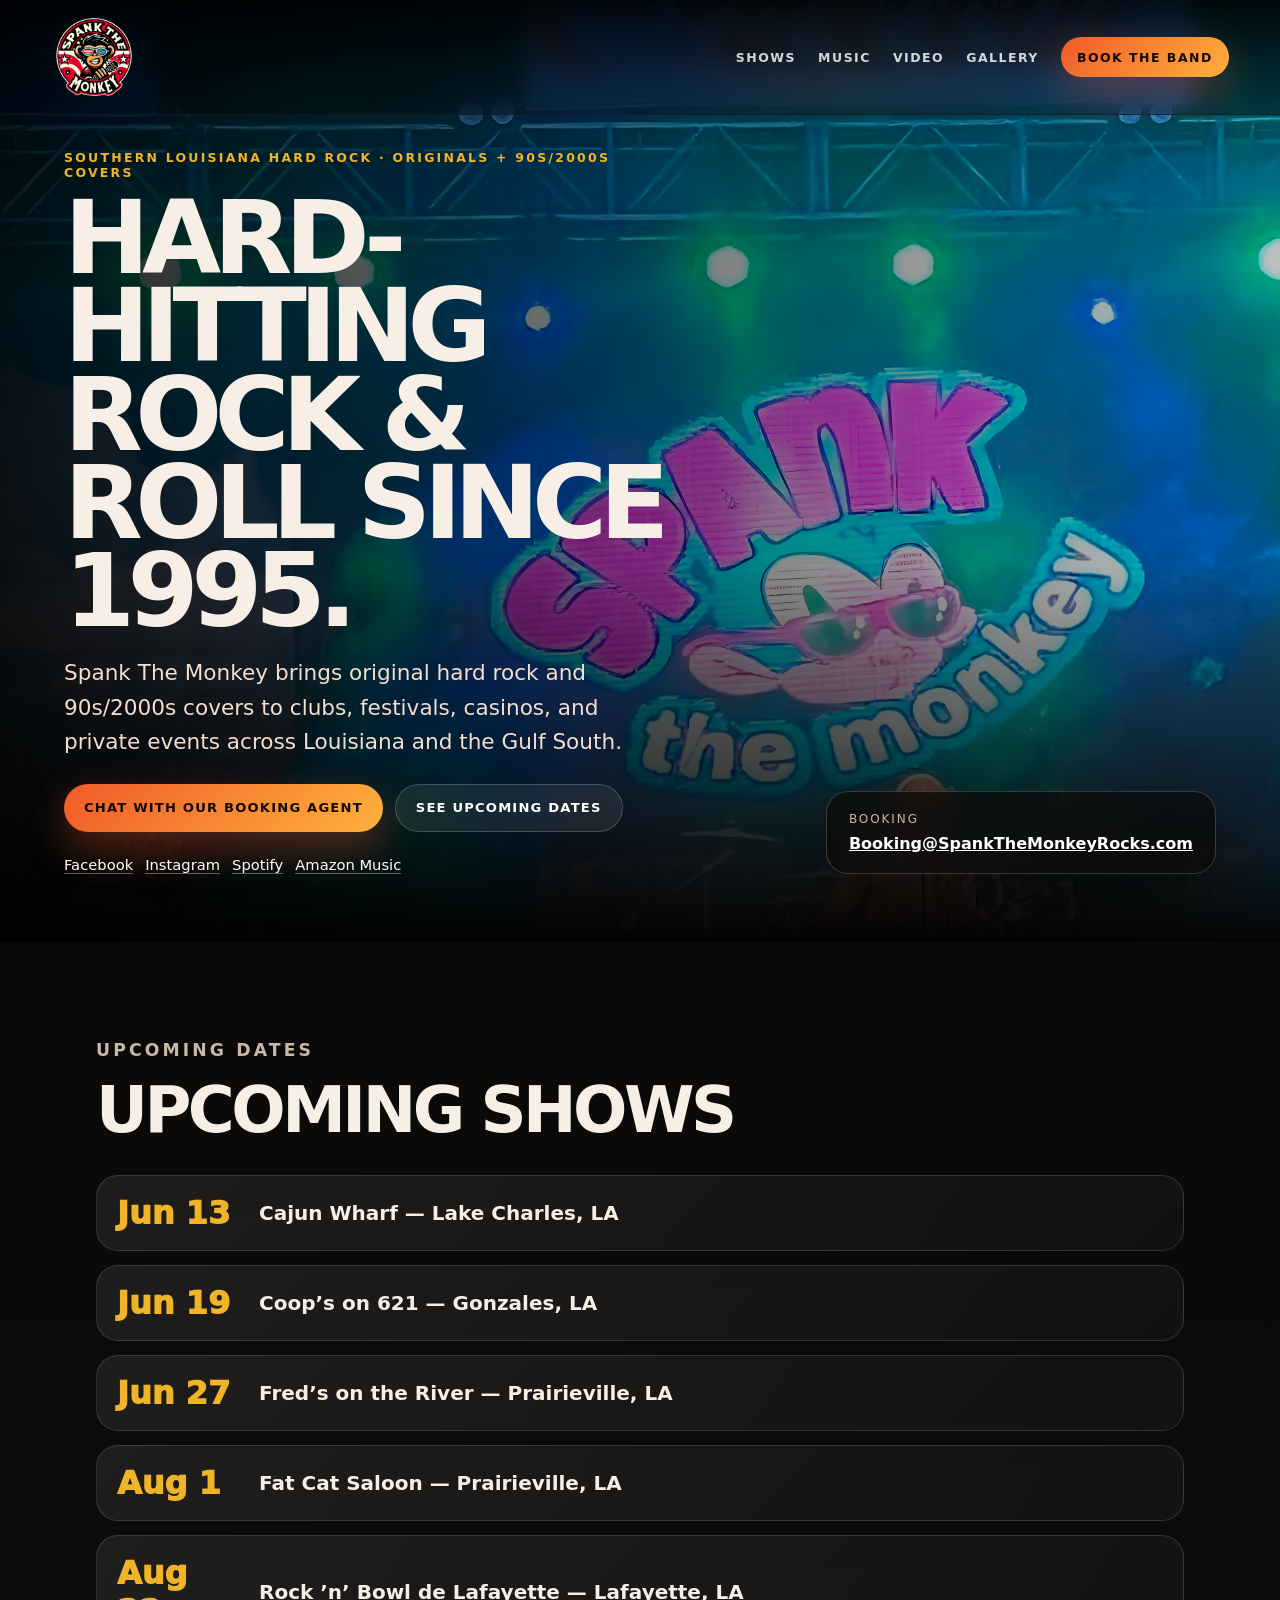
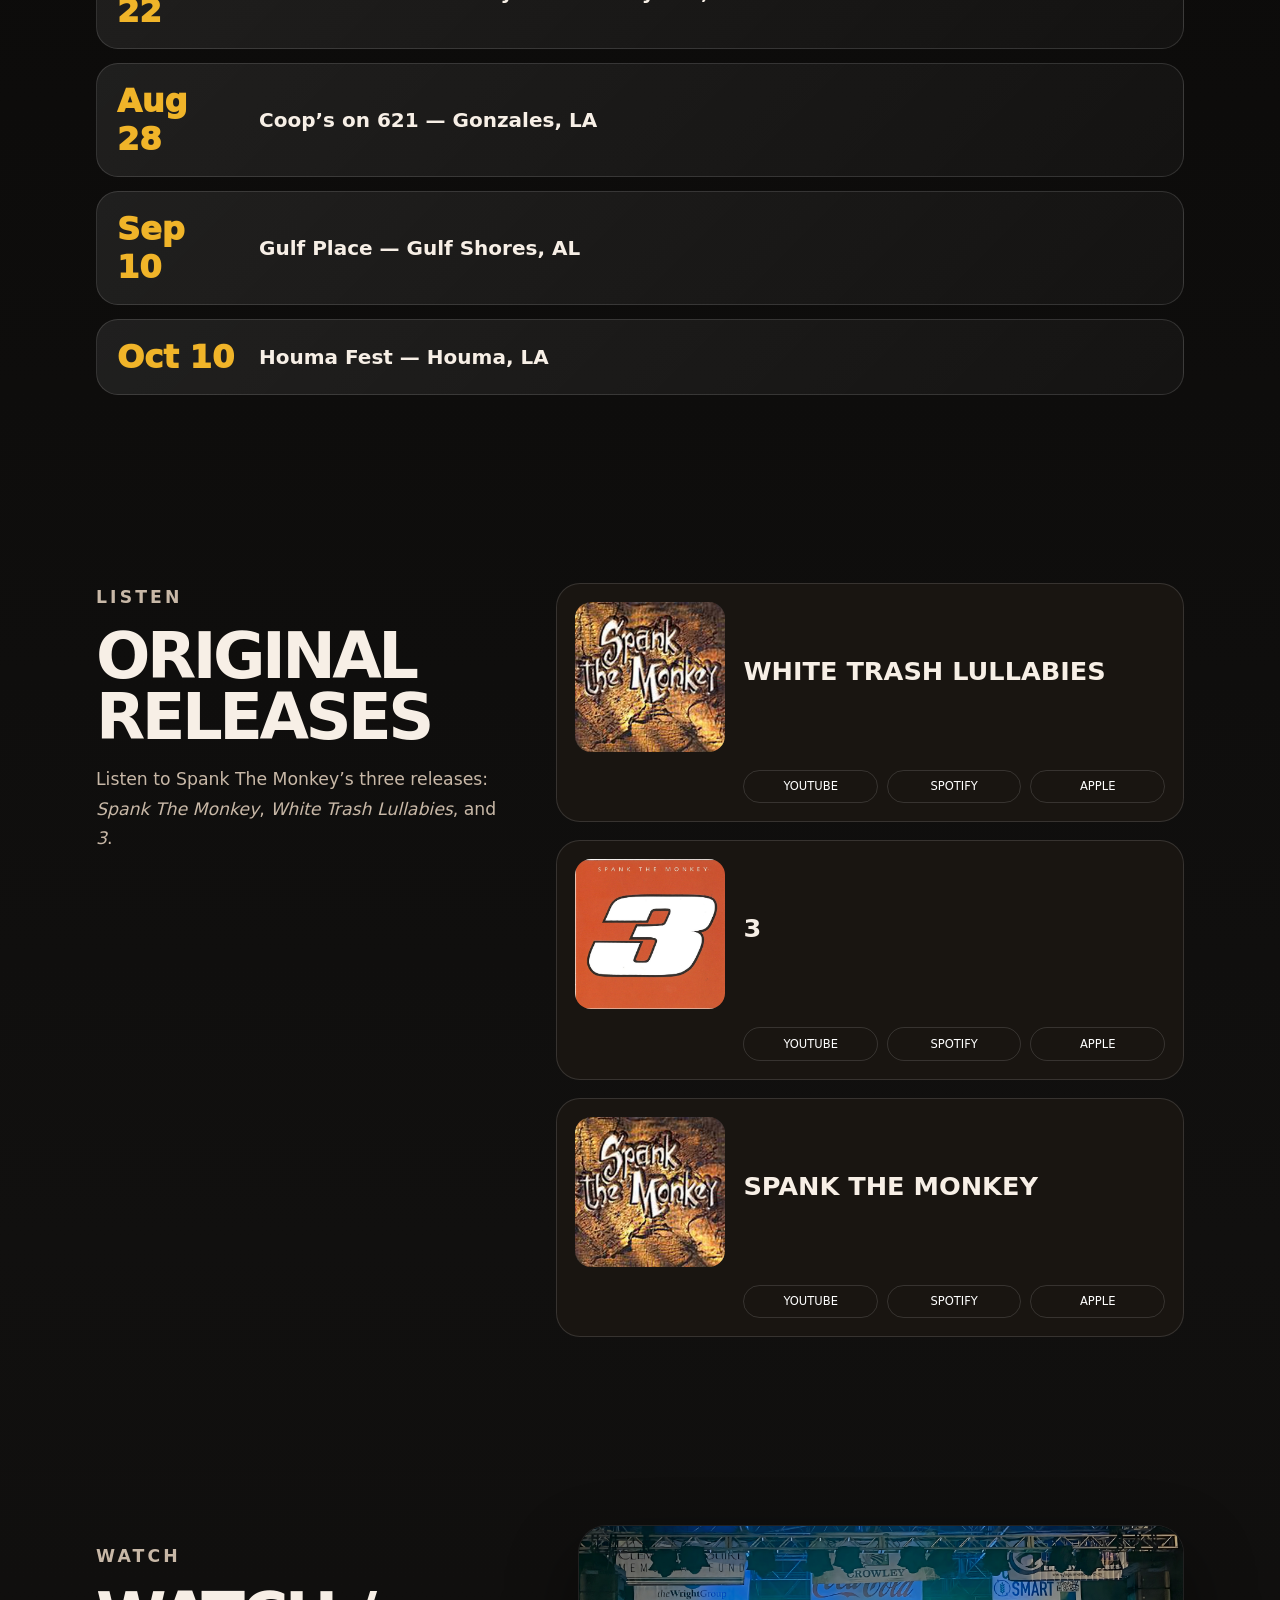
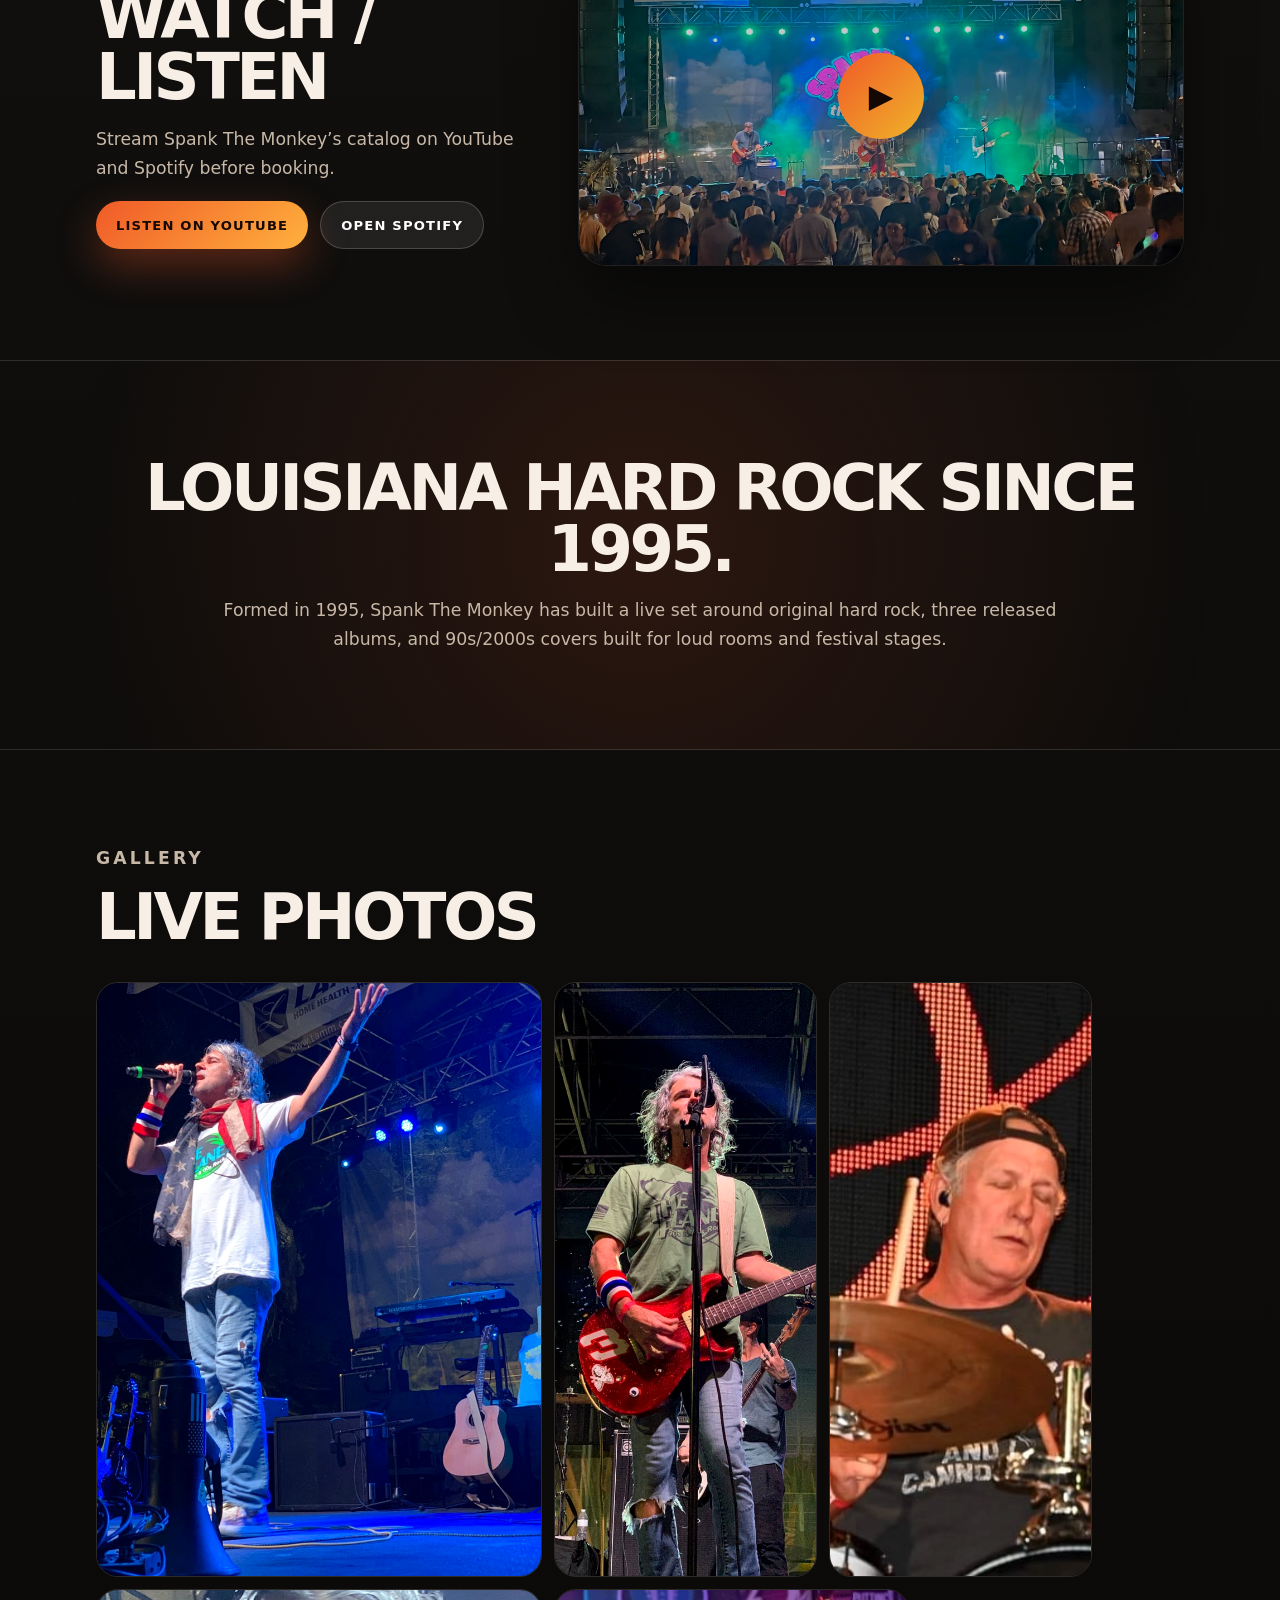
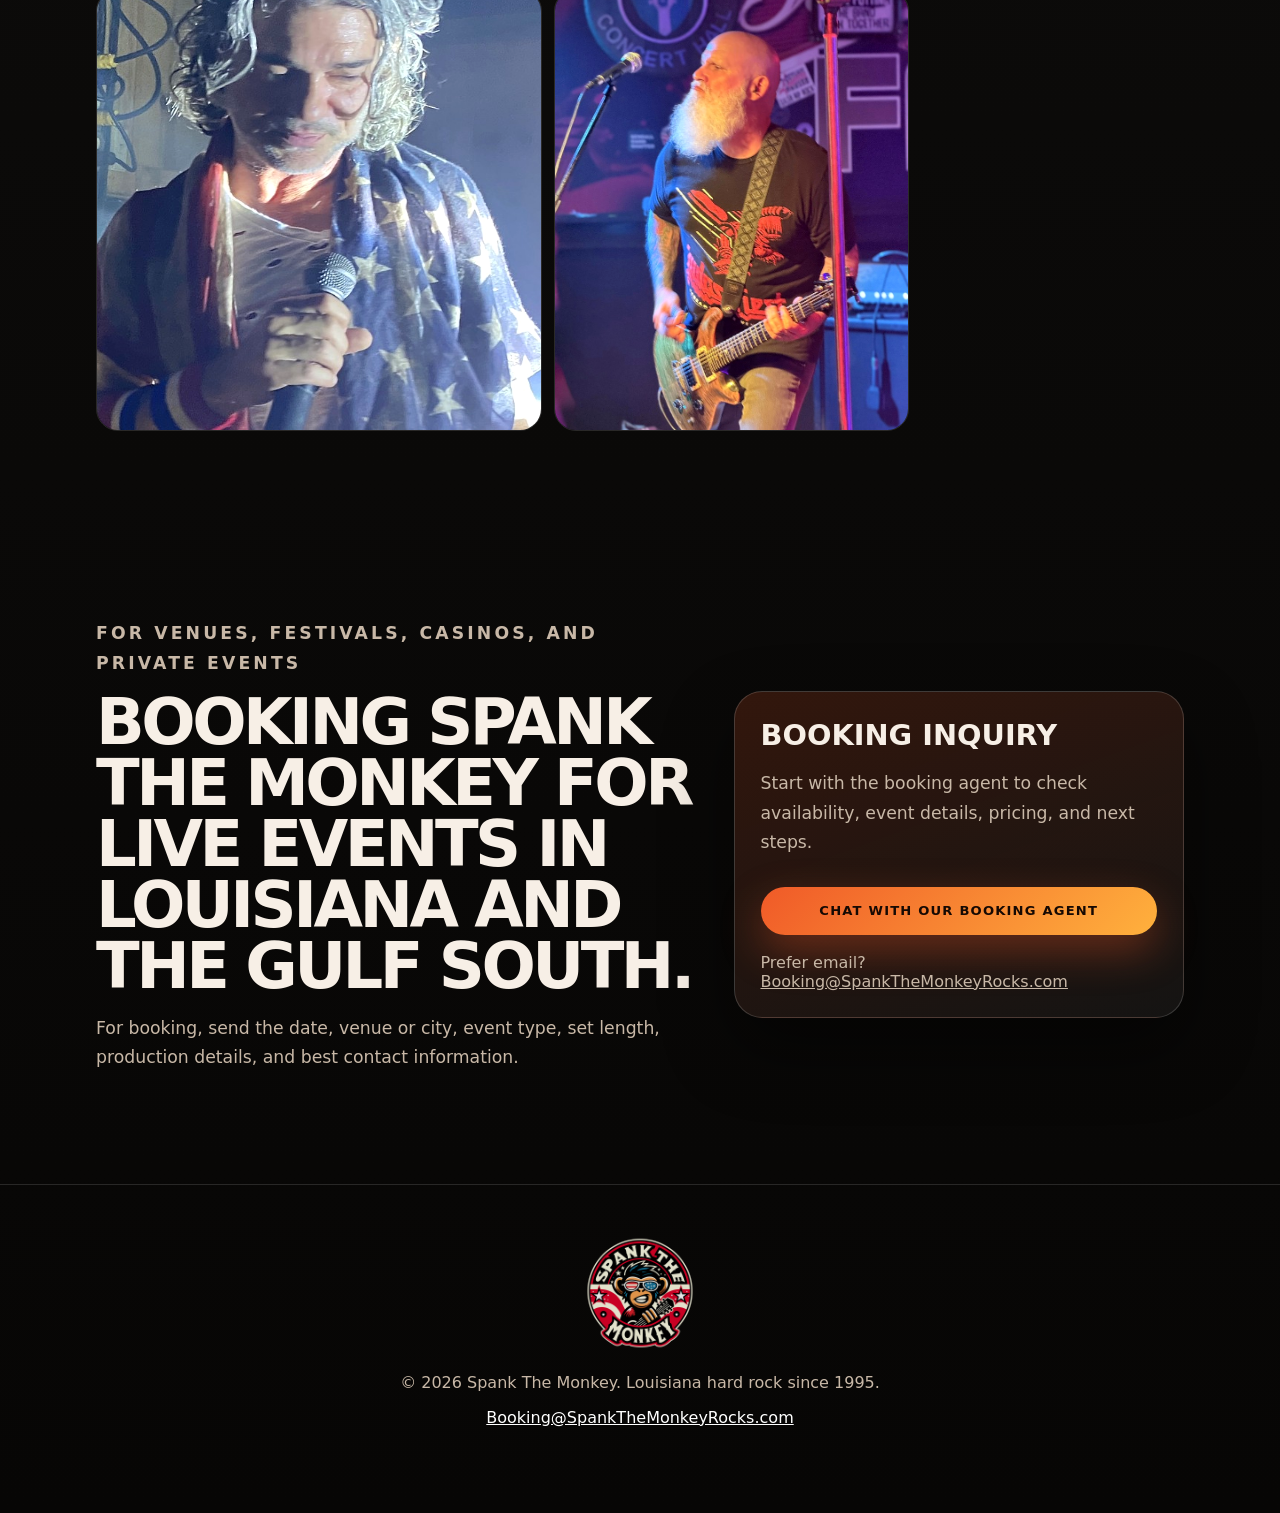
==== hostinger-public_html/index.html @ d203ca70 "use upscaled Rice Festival hero source" ====
<!doctype html>
<html lang="en">
<head>
  <meta charset="utf-8" />
  <meta name="viewport" content="width=device-width, initial-scale=1" />
  <title>Spank The Monkey | Louisiana Hard Rock</title>
  <meta name="description" content="Spank The Monkey is a Louisiana hard rock band bringing originals and hard-hitting 90s/2000s rock covers to clubs, casinos, festivals, and live stages across the Gulf South." />
  <meta property="og:title" content="Spank The Monkey | Louisiana Hard Rock" />
  <meta property="og:description" content="Hard-hitting Louisiana rock since 1995. See shows, listen, watch, and book Spank The Monkey." />
  <meta property="og:url" content="https://spankthemonkeyrocks.com/" />
  <meta property="og:type" content="website" />
  <meta property="og:image" content="https://spankthemonkeyrocks.com/assets/hero-stage-logo-singer.jpg" />
  <link rel="icon" href="assets/logo-patriot.png" />
  <link rel="preload" href="assets/hero-stage-logo-singer.jpg" as="image" />
  <script type="application/ld+json">
{
    "@context": "https://schema.org",
    "@graph": [
      {
        "@type": "MusicGroup",
        "@id": "https://spankthemonkeyrocks.com/#band",
        "name": "Spank The Monkey",
        "url": "https://spankthemonkeyrocks.com/",
        "genre": [
          "Hard rock",
          "Rock"
        ],
        "foundingDate": "1995",
        "areaServed": [
          "Louisiana",
          "Gulf South"
        ],
        "image": "https://spankthemonkeyrocks.com/assets/logo-patriot.png",
        "sameAs": [
          "https://www.facebook.com/profile.php?id=100063495493449",
          "https://www.instagram.com/spankthemonkeyban/",
          "https://open.spotify.com/artist/5QQmPLrpzqJfXLnXwNua5G",
          "https://www.amazon.com/music/player/artists/B000S2G5H2/spank-the-monkey"
        ]
      },
      {
        "@type": "WebSite",
        "@id": "https://spankthemonkeyrocks.com/#website",
        "url": "https://spankthemonkeyrocks.com/",
        "name": "Spank The Monkey",
        "publisher": {
          "@id": "https://spankthemonkeyrocks.com/#band"
        }
      },
      {
        "@type": "MusicEvent",
        "name": "Spank The Monkey at Cajun Wharf",
        "startDate": "2026-06-13",
        "eventAttendanceMode": "https://schema.org/OfflineEventAttendanceMode",
        "eventStatus": "https://schema.org/EventScheduled",
        "performer": {
          "@id": "https://spankthemonkeyrocks.com/#band"
        },
        "location": {
          "@type": "Place",
          "name": "Cajun Wharf",
          "address": {
            "@type": "PostalAddress",
            "addressRegion": "LA",
            "addressLocality": "Lake Charles"
          }
        },
        "url": "https://spankthemonkeyrocks.com/#shows"
      },
      {
        "@type": "MusicEvent",
        "name": "Spank The Monkey at Coop\u2019s on 621",
        "startDate": "2026-06-19",
        "eventAttendanceMode": "https://schema.org/OfflineEventAttendanceMode",
        "eventStatus": "https://schema.org/EventScheduled",
        "performer": {
          "@id": "https://spankthemonkeyrocks.com/#band"
        },
        "location": {
          "@type": "Place",
          "name": "Coop\u2019s on 621",
          "address": {
            "@type": "PostalAddress",
            "addressRegion": "LA",
            "addressLocality": "Gonzales"
          }
        },
        "url": "https://spankthemonkeyrocks.com/#shows"
      },
      {
        "@type": "MusicEvent",
        "name": "Spank The Monkey at Fred\u2019s on the River",
        "startDate": "2026-06-27",
        "eventAttendanceMode": "https://schema.org/OfflineEventAttendanceMode",
        "eventStatus": "https://schema.org/EventScheduled",
        "performer": {
          "@id": "https://spankthemonkeyrocks.com/#band"
        },
        "location": {
          "@type": "Place",
          "name": "Fred\u2019s on the River",
          "address": {
            "@type": "PostalAddress",
            "addressRegion": "LA",
            "addressLocality": "Prairieville"
          }
        },
        "url": "https://spankthemonkeyrocks.com/#shows"
      },
      {
        "@type": "MusicEvent",
        "name": "Spank The Monkey at Fat Cat Saloon",
        "startDate": "2026-08-01",
        "eventAttendanceMode": "https://schema.org/OfflineEventAttendanceMode",
        "eventStatus": "https://schema.org/EventScheduled",
        "performer": {
          "@id": "https://spankthemonkeyrocks.com/#band"
        },
        "location": {
          "@type": "Place",
          "name": "Fat Cat Saloon",
          "address": {
            "@type": "PostalAddress",
            "addressRegion": "LA",
            "addressLocality": "Prairieville"
          }
        },
        "url": "https://spankthemonkeyrocks.com/#shows"
      },
      {
        "@type": "MusicEvent",
        "name": "Spank The Monkey at Rock \u2019n\u2019 Bowl de Lafayette",
        "startDate": "2026-08-22",
        "eventAttendanceMode": "https://schema.org/OfflineEventAttendanceMode",
        "eventStatus": "https://schema.org/EventScheduled",
        "performer": {
          "@id": "https://spankthemonkeyrocks.com/#band"
        },
        "location": {
          "@type": "Place",
          "name": "Rock \u2019n\u2019 Bowl de Lafayette",
          "address": {
            "@type": "PostalAddress",
            "addressRegion": "LA",
            "addressLocality": "Lafayette"
          }
        },
        "url": "https://spankthemonkeyrocks.com/#shows"
      },
      {
        "@type": "MusicEvent",
        "name": "Spank The Monkey at Coop\u2019s on 621",
        "startDate": "2026-08-28",
        "eventAttendanceMode": "https://schema.org/OfflineEventAttendanceMode",
        "eventStatus": "https://schema.org/EventScheduled",
        "performer": {
          "@id": "https://spankthemonkeyrocks.com/#band"
        },
        "location": {
          "@type": "Place",
          "name": "Coop\u2019s on 621",
          "address": {
            "@type": "PostalAddress",
            "addressRegion": "LA",
            "addressLocality": "Gonzales"
          }
        },
        "url": "https://spankthemonkeyrocks.com/#shows"
      },
      {
        "@type": "MusicEvent",
        "name": "Spank The Monkey at Gulf Place",
        "startDate": "2026-09-10",
        "eventAttendanceMode": "https://schema.org/OfflineEventAttendanceMode",
        "eventStatus": "https://schema.org/EventScheduled",
        "performer": {
          "@id": "https://spankthemonkeyrocks.com/#band"
        },
        "location": {
          "@type": "Place",
          "name": "Gulf Place",
          "address": {
            "@type": "PostalAddress",
            "addressRegion": "AL",
            "addressLocality": "Gulf Shores"
          }
        },
        "url": "https://spankthemonkeyrocks.com/#shows"
      },
      {
        "@type": "MusicEvent",
        "name": "Spank The Monkey at Houma Fest",
        "startDate": "2026-10-10",
        "eventAttendanceMode": "https://schema.org/OfflineEventAttendanceMode",
        "eventStatus": "https://schema.org/EventScheduled",
        "performer": {
          "@id": "https://spankthemonkeyrocks.com/#band"
        },
        "location": {
          "@type": "Place",
          "name": "Houma Fest",
          "address": {
            "@type": "PostalAddress",
            "addressRegion": "LA",
            "addressLocality": "Houma"
          }
        },
        "url": "https://spankthemonkeyrocks.com/#shows"
      }
    ]
  }
  </script>
  <link rel="stylesheet" href="styles.css?v=15e744c88eef" />
</head>
<body>
  <a class="skip-link" href="#main">Skip to content</a>
  <header class="site-header" data-header>
    <a class="brand" href="#top" aria-label="Spank The Monkey home">
      <img src="assets/logo-patriot.png" alt="Spank The Monkey logo" />
    </a>
    <button class="nav-toggle" type="button" aria-label="Open navigation" aria-expanded="false" data-nav-toggle>☰</button>
    <nav class="nav" data-nav>
      <a href="#shows">Shows</a>
      <a href="#music">Music</a>
      <a href="#video">Video</a>
      <a href="#gallery">Gallery</a>
      <a class="nav-cta" href="booking/" data-track="booking_cta_click" data-track-label="nav_book_the_band">Book the Band</a>
    </nav>
  </header>

  <main id="main">
    <section class="hero" id="top" aria-label="Spank The Monkey hero">
      <div class="hero-bg" role="img" aria-label="Spank The Monkey performing for a festival crowd"></div>
      <div class="hero-scrim"></div>
      <div class="hero-content">
        <p class="eyebrow">Southern Louisiana hard rock · Originals + 90s/2000s covers</p>
        <h1>Hard-hitting rock & roll since 1995.</h1>
        <p class="hero-copy">Spank The Monkey brings original hard rock and 90s/2000s covers to clubs, festivals, casinos, and private events across Louisiana and the Gulf South.</p>
        <div class="hero-actions">
          <a class="button primary" href="booking/" data-track="booking_cta_click" data-track-label="hero_booking_agent">Chat with our booking agent</a>
          <a class="button ghost" href="#shows" data-track="internal_cta_click" data-track-label="hero_shows">See upcoming dates</a>
        </div>
        <div class="social-row" aria-label="Social and streaming links">
          <a href="https://www.facebook.com/profile.php?id=100063495493449" data-track="social_click" data-track-platform="facebook" target="_blank" rel="noopener noreferrer">Facebook</a>
          <a href="https://www.instagram.com/spankthemonkeyban/" data-track="social_click" data-track-platform="instagram" target="_blank" rel="noopener noreferrer">Instagram</a>
          <a href="https://open.spotify.com/artist/5QQmPLrpzqJfXLnXwNua5G?si=ZMMGFkNcTFKZBqnOJ0IpNQ" data-track="social_click" data-track-platform="spotify" target="_blank" rel="noopener noreferrer">Spotify</a>
          <a href="https://www.amazon.com/music/player/artists/B000S2G5H2/spank-the-monkey" data-track="social_click" data-track-platform="amazon_music" target="_blank" rel="noopener noreferrer">Amazon Music</a>
        </div>
      </div>
      <div class="hero-card" aria-label="Booking contact">
        <span class="card-label">Booking</span>
        <a href="mailto:booking@SpankTheMonkeyRocks.com" data-track="email_booking_click" data-track-label="hero_card_email">Booking@SpankTheMonkeyRocks.com</a>
      </div>
    </section>

    <section class="section shows" id="shows">
      <div class="section-heading">
        <p class="eyebrow">Upcoming dates</p>
        <h2>Upcoming Shows</h2>
      </div>
      <div class="show-list" data-show-list></div>
    </section>

    <section class="section split" id="music">
      <div class="section-heading sticky-heading">
        <p class="eyebrow">Listen</p>
        <h2>Original releases</h2>
        <p>Listen to Spank The Monkey’s three releases: <em>Spank The Monkey</em>, <em>White Trash Lullabies</em>, and <em>3</em>.</p>
      </div>
      <div class="album-grid">
        <article class="album-card">
          <img src="assets/albums/album-white-trash-lullabies.jpg" alt="White Trash Lullabies album art" />
          <h3>White Trash Lullabies</h3>
          <div class="platforms"><a href="https://www.youtube.com/watch?v=hCH1TjU-KYA&list=OLAK5uy_mgzMQCv46AlJ-WmEZ3nQ4C4Jef3yMwY94" target="_blank" rel="noopener noreferrer">YouTube</a><a href="https://open.spotify.com/album/1IwvTInyRSVwXVHkSrHzhT?si=-GMr4JQvRkGVG7tdwn1ncA" target="_blank" rel="noopener noreferrer">Spotify</a><a href="https://music.apple.com/us/album/white-trash-lullabies/4011732" target="_blank" rel="noopener noreferrer">Apple</a></div>
        </article>
        <article class="album-card">
          <img src="assets/albums/album-3.jpg" alt="3 album art" />
          <h3>3</h3>
          <div class="platforms"><a href="https://www.youtube.com/watch?v=JUj4JtGbZVc&list=OLAK5uy_lXpKgSodIKyWDW3Y6TSkMnNIYvA4K4j8w" target="_blank" rel="noopener noreferrer">YouTube</a><a href="https://open.spotify.com/album/7oNpcvnyXUqIPKFwXEpyqr?si=xvBDiCMTTJevFmPLbjK0Zg" target="_blank" rel="noopener noreferrer">Spotify</a><a href="https://music.apple.com/us/album/3/479463039" target="_blank" rel="noopener noreferrer">Apple</a></div>
        </article>
        <article class="album-card">
          <img src="assets/albums/album-spank-the-monkey.jpg" alt="Spank The Monkey self-titled album art" />
          <h3>Spank The Monkey</h3>
          <div class="platforms"><a href="https://www.youtube.com/watch?v=ST5MF8qrT-4&list=OLAK5uy_lT6H8XCiHU5G0ioP9393pWnAH-Ivp0eb4" target="_blank" rel="noopener noreferrer">YouTube</a><a href="https://open.spotify.com/album/6oRYSzCLhXWNqmlyfQpt9I?si=N4_PfhGyTaCHqhMTyPIIig" target="_blank" rel="noopener noreferrer">Spotify</a><a href="https://music.apple.com/us/album/spank-the-monkey/489771284" target="_blank" rel="noopener noreferrer">Apple</a></div>
        </article>
      </div>
    </section>

    <section class="section video" id="video">
      <div class="video-copy">
        <p class="eyebrow">Watch</p>
        <h2>Watch / listen</h2>
        <p>Stream Spank The Monkey’s catalog on YouTube and Spotify before booking.</p>
        <div class="hero-actions compact-actions">
          <a class="button primary" href="https://www.youtube.com/watch?v=hCH1TjU-KYA&list=OLAK5uy_mgzMQCv46AlJ-WmEZ3nQ4C4Jef3yMwY94" target="_blank" rel="noopener noreferrer" data-track="music_click" data-track-platform="youtube" data-track-label="watch_section_youtube">Listen on YouTube</a>
          <a class="button ghost" href="https://open.spotify.com/artist/5QQmPLrpzqJfXLnXwNua5G?si=ZMMGFkNcTFKZBqnOJ0IpNQ" target="_blank" rel="noopener noreferrer" data-track="music_click" data-track-platform="spotify" data-track-label="watch_section_spotify">Open Spotify</a>
        </div>
      </div>
      <a class="video-poster" href="https://www.youtube.com/watch?v=hCH1TjU-KYA&list=OLAK5uy_mgzMQCv46AlJ-WmEZ3nQ4C4Jef3yMwY94" aria-label="Watch Spank The Monkey on YouTube" target="_blank" rel="noopener noreferrer" data-track="video_click" data-track-platform="youtube" data-track-label="video_poster">
        <img src="assets/hero-rice-festival.jpg?v=98161003834f" alt="Spank The Monkey festival performance" />
        <span class="play-button">▶</span>
      </a>
    </section>

    <section class="section about" id="about">
      <h2>Louisiana hard rock since 1995.</h2>
      <p>Formed in 1995, Spank The Monkey has built a live set around original hard rock, three released albums, and 90s/2000s covers built for loud rooms and festival stages.</p>
    </section>

    <section class="section gallery" id="gallery">
      <div class="section-heading">
        <p class="eyebrow">Gallery</p>
        <h2>Live photos</h2>
      </div>
      <div class="photo-grid">
        <img src="assets/gallery/vocalist-stage.jpg" alt="Spank The Monkey vocalist performing under blue stage lights" />
        <img src="assets/gallery/guitarist-green.jpg" alt="Spank The Monkey guitarist performing under green stage lights" />
        <img src="assets/gallery/drummer.jpg" alt="Spank The Monkey drummer performing live" />
        <img src="assets/gallery/crowd.jpg?v=8de88ed1a7a7" alt="Spank The Monkey vocalist performing with American flag styling" />
        <img src="assets/gallery/guitarists.jpg?v=b225047b1f82" alt="Spank The Monkey guitarist performing live under colorful stage lights" />
      </div>
    </section>


    <section class="section epk" id="booking">
      <div>
        <p class="eyebrow">For venues, festivals, casinos, and private events</p>
        <h2>Booking Spank The Monkey for live events in Louisiana and the Gulf South.</h2>
        <p>For booking, send the date, venue or city, event type, set length, production details, and best contact information.</p>
      </div>
      <div class="booking-panel">
        <h3>Booking inquiry</h3>
        <p>Start with the booking agent to check availability, event details, pricing, and next steps.</p>
        <a class="button primary full" href="booking/" data-track="booking_cta_click" data-track-label="root_booking_panel_agent">Chat with our booking agent</a>
        <span>Prefer email? <a href="mailto:booking@SpankTheMonkeyRocks.com" data-track="email_booking_click" data-track-label="root_booking_panel_email_fallback">Booking@SpankTheMonkeyRocks.com</a></span>
      </div>
    </section>
  </main>

  <footer class="site-footer">
    <img src="assets/logo-patriot.png" alt="Spank The Monkey logo" />
    <p>© 2026 Spank The Monkey. Louisiana hard rock since 1995.</p>
    <p><a href="mailto:booking@SpankTheMonkeyRocks.com" data-track="email_booking_click" data-track-label="hero_card_email">Booking@SpankTheMonkeyRocks.com</a></p>
  </footer>

  <script src="gigs-data.js?v=cf66522bc4d6"></script>
  <script src="site.js?v=d475f0f0947a"></script>
</body>
</html>
---- hostinger-public_html/styles.css ----
:root{--bg:#080706;--bg2:#12100e;--card:#191511;--line:rgba(255,255,255,.13);--text:#f7efe6;--muted:#c8b8a7;--accent:#f05a28;--gold:#f0b429;--green:#7dd45a;--max:1160px;--shadow:0 30px 70px rgba(0,0,0,.48)}*{box-sizing:border-box}html{scroll-behavior:smooth}body{margin:0;background:radial-gradient(circle at 20% 0%,rgba(240,90,40,.18),transparent 32rem),linear-gradient(180deg,#070605 0%,#11100f 45%,#070605 100%);color:var(--text);font-family:Inter,ui-sans-serif,system-ui,-apple-system,BlinkMacSystemFont,"Segoe UI",sans-serif}body:before{content:"";position:fixed;inset:0;pointer-events:none;background-image:linear-gradient(rgba(255,255,255,.025) 1px,transparent 1px),linear-gradient(90deg,rgba(255,255,255,.02) 1px,transparent 1px);background-size:48px 48px;mask-image:linear-gradient(to bottom,rgba(0,0,0,.9),transparent 70%)}a{color:inherit}.skip-link{position:absolute;left:-999px;top:1rem;background:#fff;color:#000;padding:.7rem 1rem;z-index:20}.skip-link:focus{left:1rem}.site-header{position:fixed;z-index:10;top:0;left:0;right:0;display:flex;align-items:center;justify-content:space-between;padding:14px clamp(18px,4vw,52px);background:linear-gradient(180deg,rgba(0,0,0,.86),rgba(0,0,0,.32));backdrop-filter:blur(12px);border-bottom:1px solid rgba(255,255,255,.08)}.brand img{width:86px;height:auto;display:block}.nav{display:flex;align-items:center;gap:22px;text-transform:uppercase;font-size:.78rem;letter-spacing:.12em;font-weight:800}.nav a{text-decoration:none;color:rgba(255,255,255,.82)}.nav a:hover{color:#fff}.nav-cta{border:0;padding:.78rem 1rem;border-radius:999px;background:linear-gradient(135deg,var(--accent),#ffb13d);color:#160903!important;box-shadow:0 16px 40px rgba(240,90,40,.35)}.nav-cta:hover{color:#160903!important;box-shadow:0 18px 46px rgba(240,90,40,.5);filter:saturate(1.06) brightness(1.04)}.nav-toggle{display:none;background:none;border:1px solid var(--line);color:white;border-radius:10px;padding:.5rem .65rem}.hero{min-height:100vh;position:relative;display:grid;align-items:end;padding:150px clamp(20px,5vw,70px) 68px;overflow:hidden}.hero-bg,.hero-scrim{position:absolute;inset:0}.hero-bg{background-image:url('assets/hero-stage-logo-singer.jpg?v=e79e93e3f2a1');background-size:cover;background-position:43% 55%;transform:scale(1.01);filter:saturate(1.08) contrast(1.06)}.hero-scrim{background:linear-gradient(90deg,rgba(0,0,0,.88) 0%,rgba(0,0,0,.55) 45%,rgba(0,0,0,.25) 100%),linear-gradient(0deg,rgba(8,7,6,1) 0%,rgba(8,7,6,0) 40%)}.hero-content{position:relative;max-width:830px;z-index:1}.eyebrow{margin:0 0 .9rem;color:var(--gold);font-size:.78rem;text-transform:uppercase;letter-spacing:.18em;font-weight:900}.hero h1{font-size:clamp(3.2rem,9vw,8.8rem);line-height:.86;margin:0 0 1.2rem;text-transform:uppercase;letter-spacing:-.075em;text-wrap:balance}.hero-copy{font-size:clamp(1.05rem,2vw,1.35rem);line-height:1.6;color:#f3ded0;max-width:720px}.hero-actions,.social-row{display:flex;flex-wrap:wrap;gap:12px;margin-top:24px}.button{display:inline-flex;align-items:center;justify-content:center;min-height:48px;padding:0 20px;border-radius:999px;text-decoration:none;font-weight:900;text-transform:uppercase;letter-spacing:.09em;font-size:.82rem;border:1px solid rgba(255,255,255,.18)}.primary{background:linear-gradient(135deg,var(--accent),#ffb13d);color:#160903;border:0;box-shadow:0 16px 40px rgba(240,90,40,.35)}.ghost{background:rgba(255,255,255,.08);color:#fff}.social-row a{color:#fff;text-decoration:none;border-bottom:1px solid rgba(255,255,255,.35);font-size:.92rem}.hero-card{position:absolute;right:clamp(20px,5vw,70px);bottom:68px;z-index:1;background:rgba(12,10,9,.72);border:1px solid rgba(255,255,255,.18);box-shadow:var(--shadow);backdrop-filter:blur(18px);padding:20px 22px;border-radius:22px}.card-label{display:block;color:var(--muted);font-size:.75rem;text-transform:uppercase;letter-spacing:.16em;margin-bottom:.5rem}.hero-card a{color:#fff;font-weight:900}.section{max-width:var(--max);margin:0 auto;padding:94px clamp(20px,4vw,36px)}.section-heading{max-width:760px;margin-bottom:34px}.section-heading h2,.split h2,.video h2,.about h2,.epk h2{font-size:clamp(2.2rem,5vw,4.6rem);line-height:.95;margin:.2rem 0 1rem;text-transform:uppercase;letter-spacing:-.055em}.section-heading p,.split p,.video p,.about p,.epk p{color:var(--muted);font-size:1.08rem;line-height:1.7}.show-list{display:grid;gap:14px}.show-card{display:grid;grid-template-columns:120px 1fr auto;gap:22px;align-items:center;background:linear-gradient(135deg,rgba(255,255,255,.08),rgba(255,255,255,.03));border:1px solid var(--line);border-radius:22px;padding:18px 20px}.show-date{font-weight:1000;font-size:2rem;color:var(--gold)}.show-card h3{margin:0;font-size:1.25rem}.show-card p{margin:.25rem 0 0;color:var(--muted)}.show-card a{font-size:.75rem;text-transform:uppercase;letter-spacing:.12em;text-decoration:none;border:1px solid var(--line);border-radius:999px;padding:.72rem 1rem}.split{display:grid;grid-template-columns:.8fr 1.2fr;gap:42px;align-items:start}.sticky-heading{position:sticky;top:110px}.album-grid{display:grid;gap:18px}.album-card{display:grid;grid-template-columns:150px 1fr;gap:18px;align-items:center;background:var(--card);border:1px solid var(--line);border-radius:24px;padding:18px}.album-card img{width:150px;aspect-ratio:1;object-fit:cover;border-radius:16px}.album-card h3{font-size:1.6rem;margin:0 0 12px;text-transform:uppercase}.platforms{grid-column:2;display:grid;grid-template-columns:repeat(3,minmax(74px,1fr));gap:9px}.platforms a{font-size:.72rem;text-transform:uppercase;text-decoration:none;border:1px solid var(--line);padding:.55rem .6rem;border-radius:999px;color:#fff;text-align:center;white-space:nowrap}.video{display:grid;grid-template-columns:.85fr 1.15fr;gap:34px;align-items:center}.video-poster{position:relative;display:block;aspect-ratio:16/9;border:1px solid var(--line);border-radius:28px;overflow:hidden;box-shadow:var(--shadow);background:#000;text-decoration:none}.video-poster img{width:100%;height:100%;object-fit:cover;filter:saturate(1.08) contrast(1.05) brightness(.78)}.play-button{position:absolute;left:50%;top:50%;transform:translate(-50%,-50%);width:86px;height:86px;border-radius:999px;display:grid;place-items:center;background:linear-gradient(135deg,var(--accent),var(--gold));color:#140805;font-size:2rem;box-shadow:0 20px 50px rgba(0,0,0,.45)}.compact-actions{margin-top:18px}.about{position:relative;text-align:center;border-block:1px solid var(--line);max-width:100%;padding-inline:max(20px,calc((100% - var(--max))/2));background:radial-gradient(circle at center,rgba(240,90,40,.13),transparent 36rem)}.about p{max-width:850px;margin:0 auto}.quote-mark{font-size:8rem;color:rgba(240,90,40,.38);height:66px;line-height:1}.photo-grid{display:grid;grid-template-columns:repeat(12,1fr);gap:12px}.photo-grid img{width:100%;height:100%;min-height:250px;object-fit:cover;border-radius:22px;border:1px solid var(--line);filter:saturate(1.05) contrast(1.03)}.photo-grid img:nth-child(1),.photo-grid img:nth-child(4){grid-column:span 5}.photo-grid img:nth-child(2),.photo-grid img:nth-child(3){grid-column:span 3}.photo-grid img:nth-child(5){grid-column:span 4}.photo-grid img:nth-child(6){grid-column:span 5}.epk{display:grid;grid-template-columns:1.15fr .85fr;gap:28px;align-items:center}.booking-panel{background:linear-gradient(160deg,rgba(240,90,40,.18),rgba(255,255,255,.05));border:1px solid rgba(255,255,255,.16);border-radius:28px;padding:26px;box-shadow:var(--shadow)}.booking-panel h3{font-size:1.8rem;margin:0 0 .75rem;text-transform:uppercase}.full{width:100%;margin:12px 0 18px}.booking-panel span{color:var(--muted);overflow-wrap:anywhere}.site-footer{text-align:center;padding:48px 20px 70px;border-top:1px solid var(--line);color:var(--muted)}.site-footer img{width:120px;opacity:.9}.site-footer a{color:#fff}@media (max-width:850px){.nav-toggle{display:block}.nav{position:absolute;top:100%;right:16px;left:16px;display:none;flex-direction:column;align-items:stretch;background:rgba(8,7,6,.96);border:1px solid var(--line);border-radius:20px;padding:18px}.nav.is-open{display:flex}.hero{padding-top:130px}.hero-card{position:relative;right:auto;bottom:auto;margin-top:28px;width:min(100%,420px)}.show-card,.split,.video,.epk{grid-template-columns:1fr}.sticky-heading{position:static}.album-card{grid-template-columns:110px 1fr}.album-card img{width:110px}.photo-grid{grid-template-columns:1fr 1fr}.photo-grid img,.photo-grid img:nth-child(n){grid-column:span 1;min-height:210px}.hero h1{font-size:clamp(3.1rem,17vw,5.5rem)}}@media (max-width:560px){.site-header{padding:10px 16px}.brand img{width:70px}.show-card{grid-template-columns:1fr;gap:10px}.photo-grid{grid-template-columns:1fr}.album-card{grid-template-columns:1fr}.album-card img{width:100%}.platforms{grid-column:1;grid-template-columns:repeat(3,minmax(0,1fr))}.hero-actions .button{width:100%}}


.booking-agent{display:grid;grid-template-columns:minmax(260px,420px) 1fr;gap:clamp(24px,5vw,56px);align-items:center;background:linear-gradient(135deg,rgba(240,90,40,.18),rgba(0,0,0,.28));border:1px solid var(--line);border-radius:34px;box-shadow:var(--shadow)}.booking-agent-media video{width:100%;display:block;border-radius:26px;border:1px solid rgba(255,255,255,.16);background:#000;box-shadow:0 24px 54px rgba(0,0,0,.4)}.booking-agent-copy h2{margin:.25rem 0 1rem;font-size:clamp(2rem,4vw,3.6rem);line-height:.95}.booking-agent-copy p{color:var(--muted);font-size:1.05rem;line-height:1.7}.booking-facts{display:grid;grid-template-columns:repeat(2,minmax(0,1fr));gap:.7rem;margin:1.2rem 0 1.4rem;padding:0;list-style:none}.booking-facts li{border:1px solid rgba(255,255,255,.12);border-radius:16px;padding:.85rem 1rem;background:rgba(0,0,0,.22);color:#fff;font-weight:800}.agent-widget-shell{min-height:330px;border:1px solid rgba(255,255,255,.14);border-radius:24px;background:rgba(0,0,0,.28);padding:14px;overflow:hidden}.agent-widget-shell elevenlabs-convai{position:relative!important;inset:auto!important;z-index:auto!important;display:block!important;width:100%!important;height:100%!important;min-height:300px!important;overflow:hidden!important;border-radius:18px}.agent-fallback{font-size:.9rem!important;margin:.8rem 0 0}.agent-fallback a{color:var(--gold);font-weight:900}@media (max-width: 860px){.booking-agent{grid-template-columns:1fr}.booking-facts{grid-template-columns:1fr}.agent-widget-shell{min-height:380px}}


.landing-page{background:radial-gradient(circle at 78% 6%,rgba(240,180,41,.18),transparent 30rem),radial-gradient(circle at 20% 0%,rgba(240,90,40,.22),transparent 34rem),linear-gradient(180deg,#070605 0%,#11100f 55%,#070605 100%)}.landing-header{position:sticky}.landing-nav{font-size:.72rem}.landing-hero{max-width:var(--max);margin:118px auto 42px;padding:clamp(22px,4vw,44px)}.landing-hero h1{margin:.25rem 0 1rem;font-size:clamp(2.55rem,6vw,5.8rem);line-height:.88;letter-spacing:-.06em;text-transform:uppercase}.landing-followup{display:flex;align-items:center;justify-content:space-between;gap:24px;border-top:1px solid var(--line);border-bottom:1px solid var(--line)}.landing-followup h2{font-size:clamp(1.8rem,3vw,3rem);margin:.25rem 0}.landing-followup p{color:var(--muted);max-width:650px}@media (max-width:860px){.landing-hero{margin-top:96px}.landing-followup{display:block}.landing-followup .button{margin-top:1rem}}


.booking-landing{align-items:start}.booking-landing-copy{grid-column:1/-1;max-width:920px}.booking-landing-copy p{max-width:760px}.booking-landing-agent{min-width:0}.booking-landing-video,.booking-landing-agent{align-self:stretch}.booking-landing .agent-widget-shell{height:100%;min-height:420px}.booking-landing .agent-widget-shell elevenlabs-convai{min-height:390px!important}@media (min-width:1000px){.booking-landing{grid-template-columns:minmax(300px,420px) minmax(360px,460px);grid-template-areas:"copy copy" "video agent";justify-content:center;column-gap:clamp(28px,4vw,48px)}.booking-landing-copy{grid-area:copy}.booking-landing-video{grid-area:video}.booking-landing-agent{grid-area:agent;justify-content:center}.booking-landing-video video{height:100%;max-height:620px;object-fit:cover}.booking-landing .agent-widget-shell{min-height:620px}.booking-landing .agent-widget-shell elevenlabs-convai{min-height:590px!important}}@media (max-width:999px){.booking-landing{grid-template-columns:1fr}.booking-landing .agent-widget-shell{min-height:430px}}

/* Booking landing: remove the outer section card; let only the video and ElevenLabs widget be the visible rectangles. */
.booking-landing{background:transparent;border:0;box-shadow:none;border-radius:0}.booking-landing .booking-landing-agent{display:flex;flex-direction:column;align-self:stretch}.booking-landing .agent-widget-shell{padding:0;border:0;background:transparent;box-shadow:none;border-radius:26px;overflow:visible}.booking-landing .agent-widget-shell elevenlabs-convai{border-radius:26px!important;box-shadow:0 24px 54px rgba(0,0,0,.4);border:0!important;background:transparent!important}@media (min-width:1000px){.booking-landing-video,.booking-landing-agent{height:620px}.booking-landing .agent-widget-shell{height:620px;min-height:620px}.booking-landing .agent-widget-shell elevenlabs-convai{height:620px!important;min-height:620px!important}.booking-landing .agent-fallback{margin-top:10px}}
/* Hero subject protection: keep the headline in the left lane so the lead singer/logo remain visible. */
@media (min-width:900px){.hero-content{max-width:min(640px,48vw)}.hero-copy{max-width:600px}.hero h1{font-size:clamp(3.2rem,8vw,7.7rem)}}
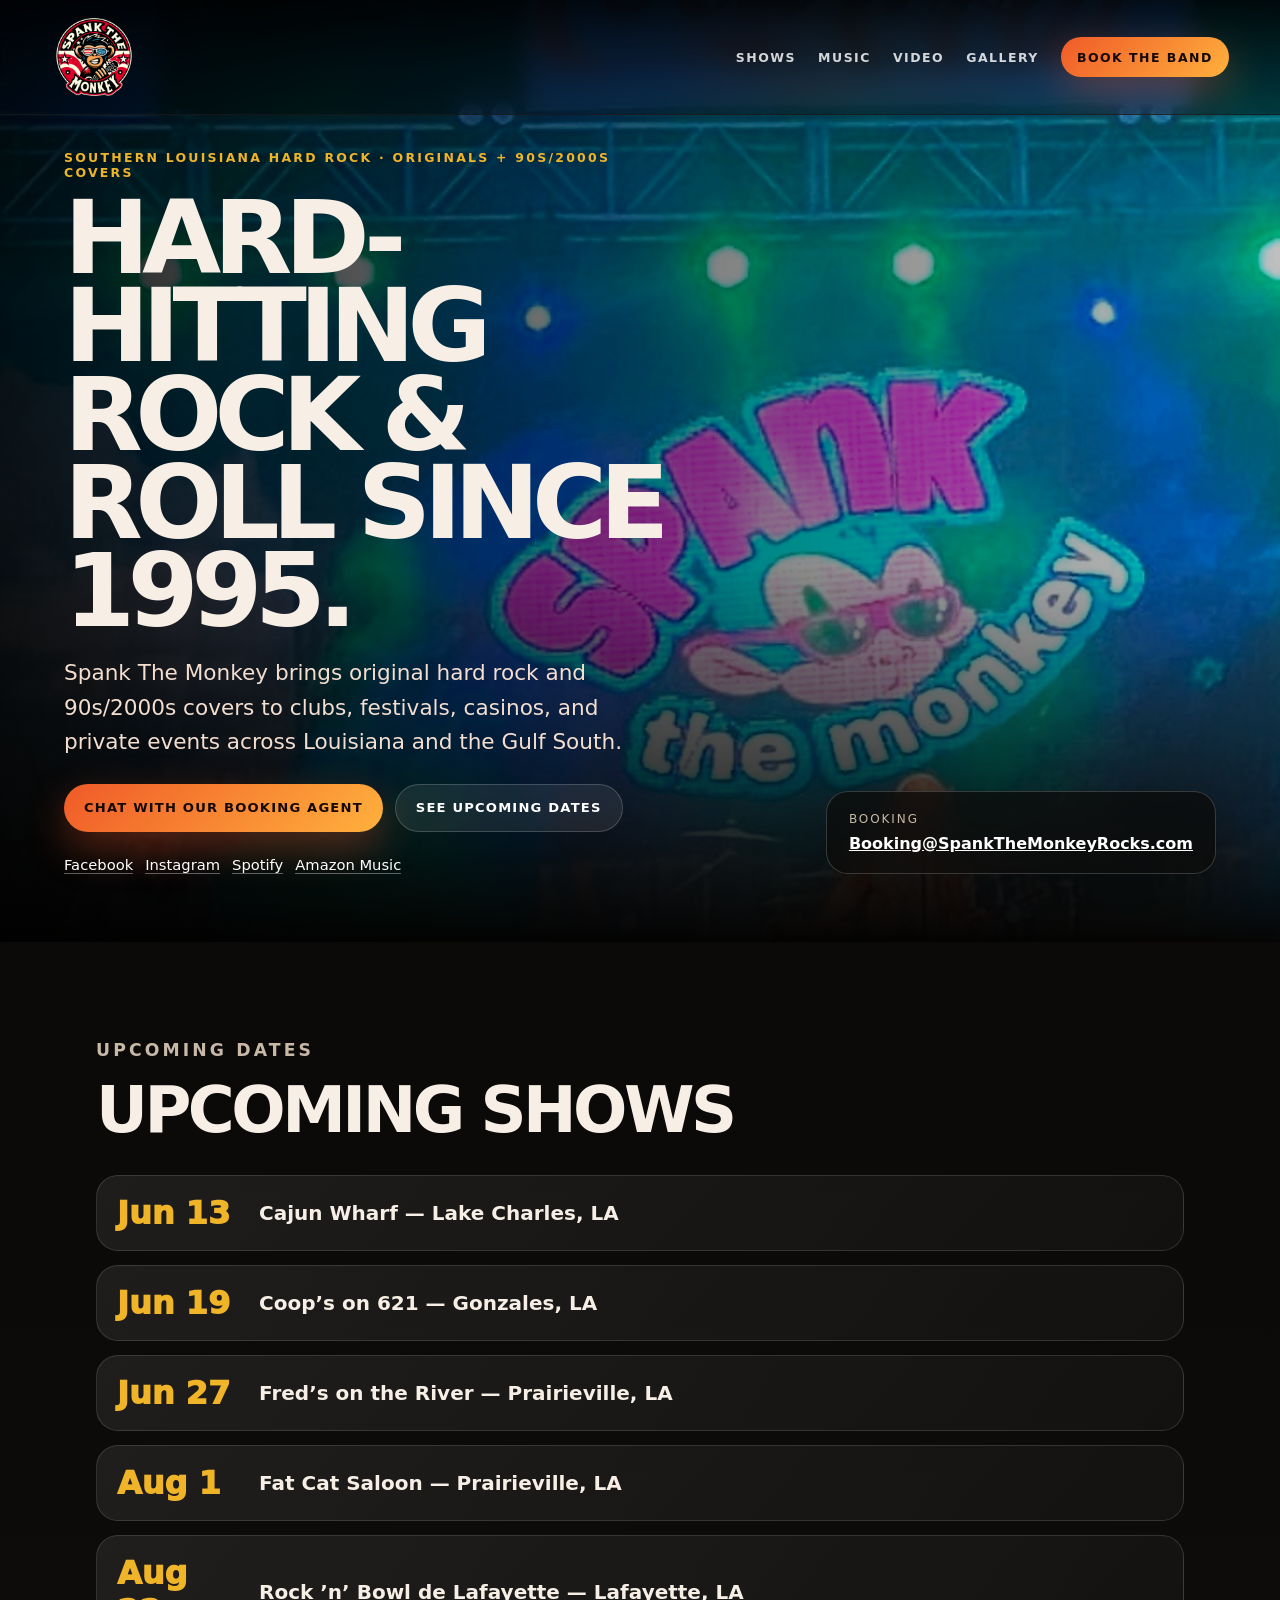
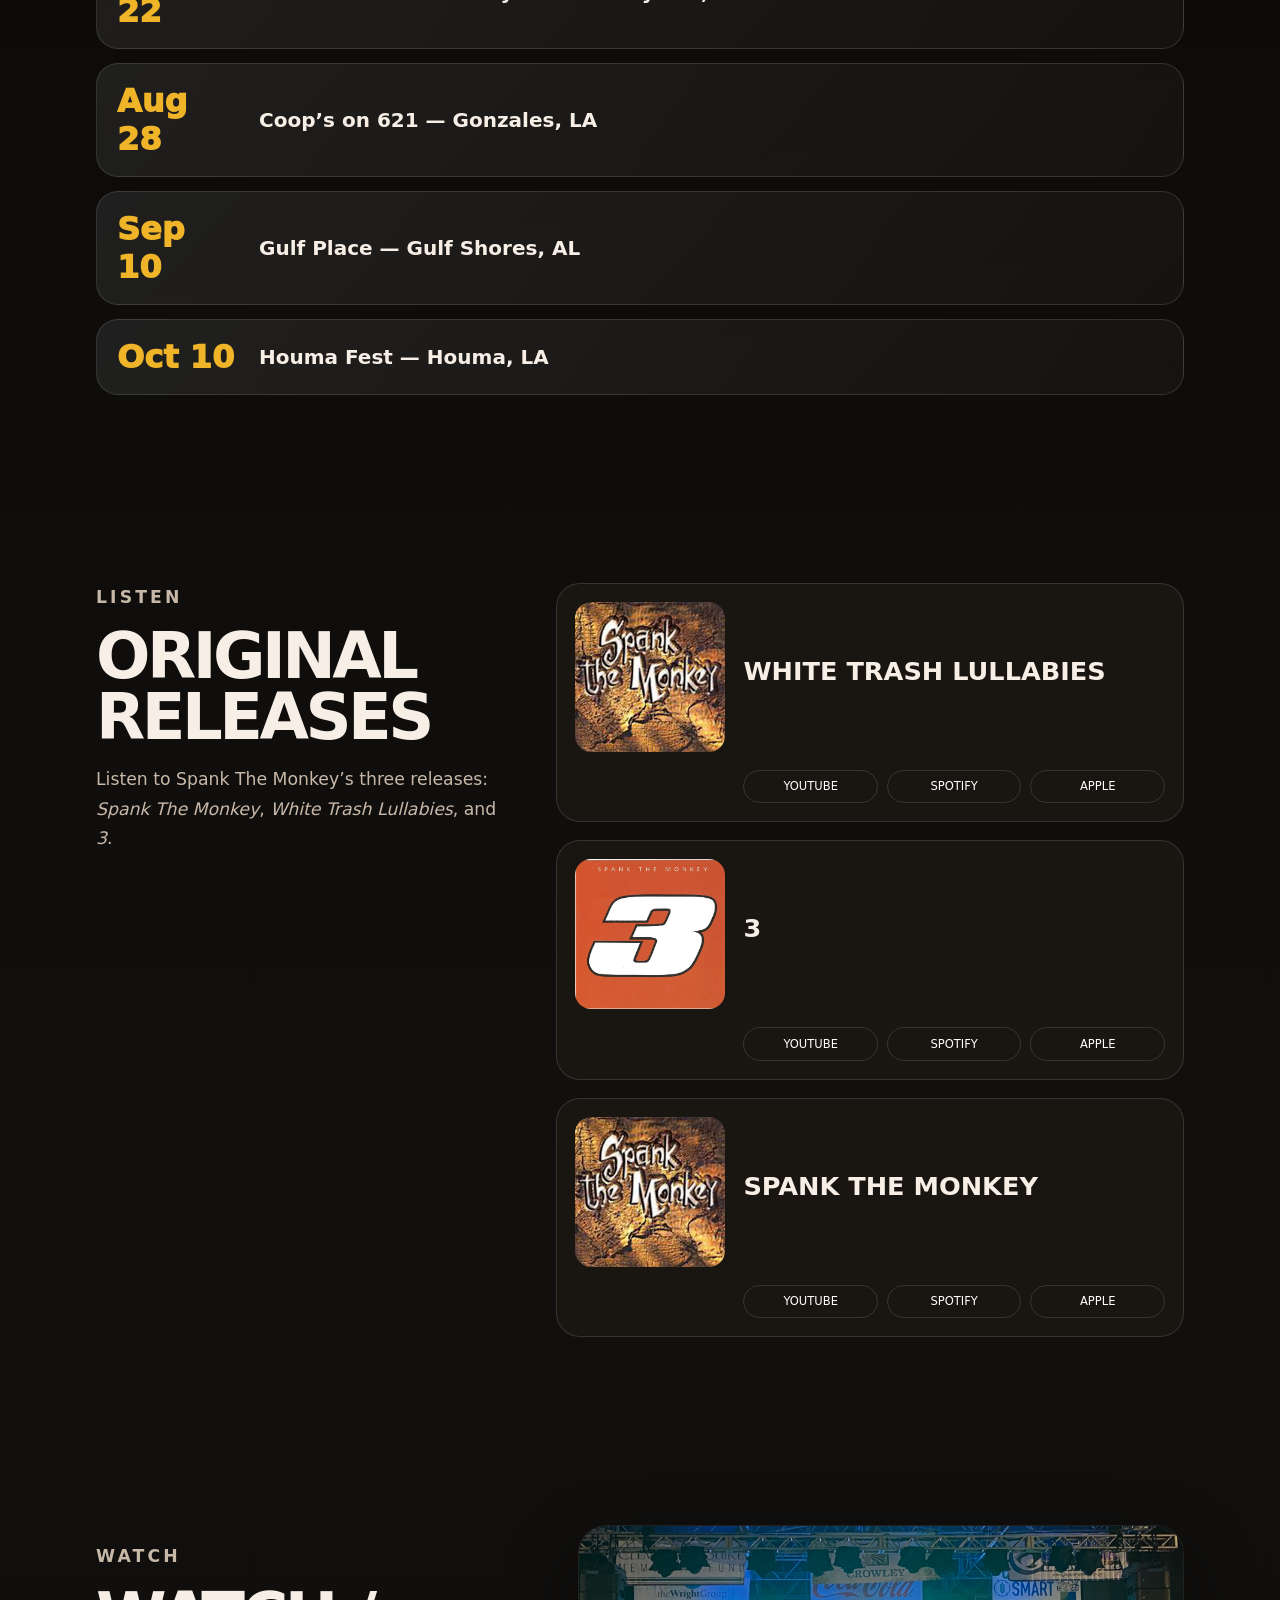
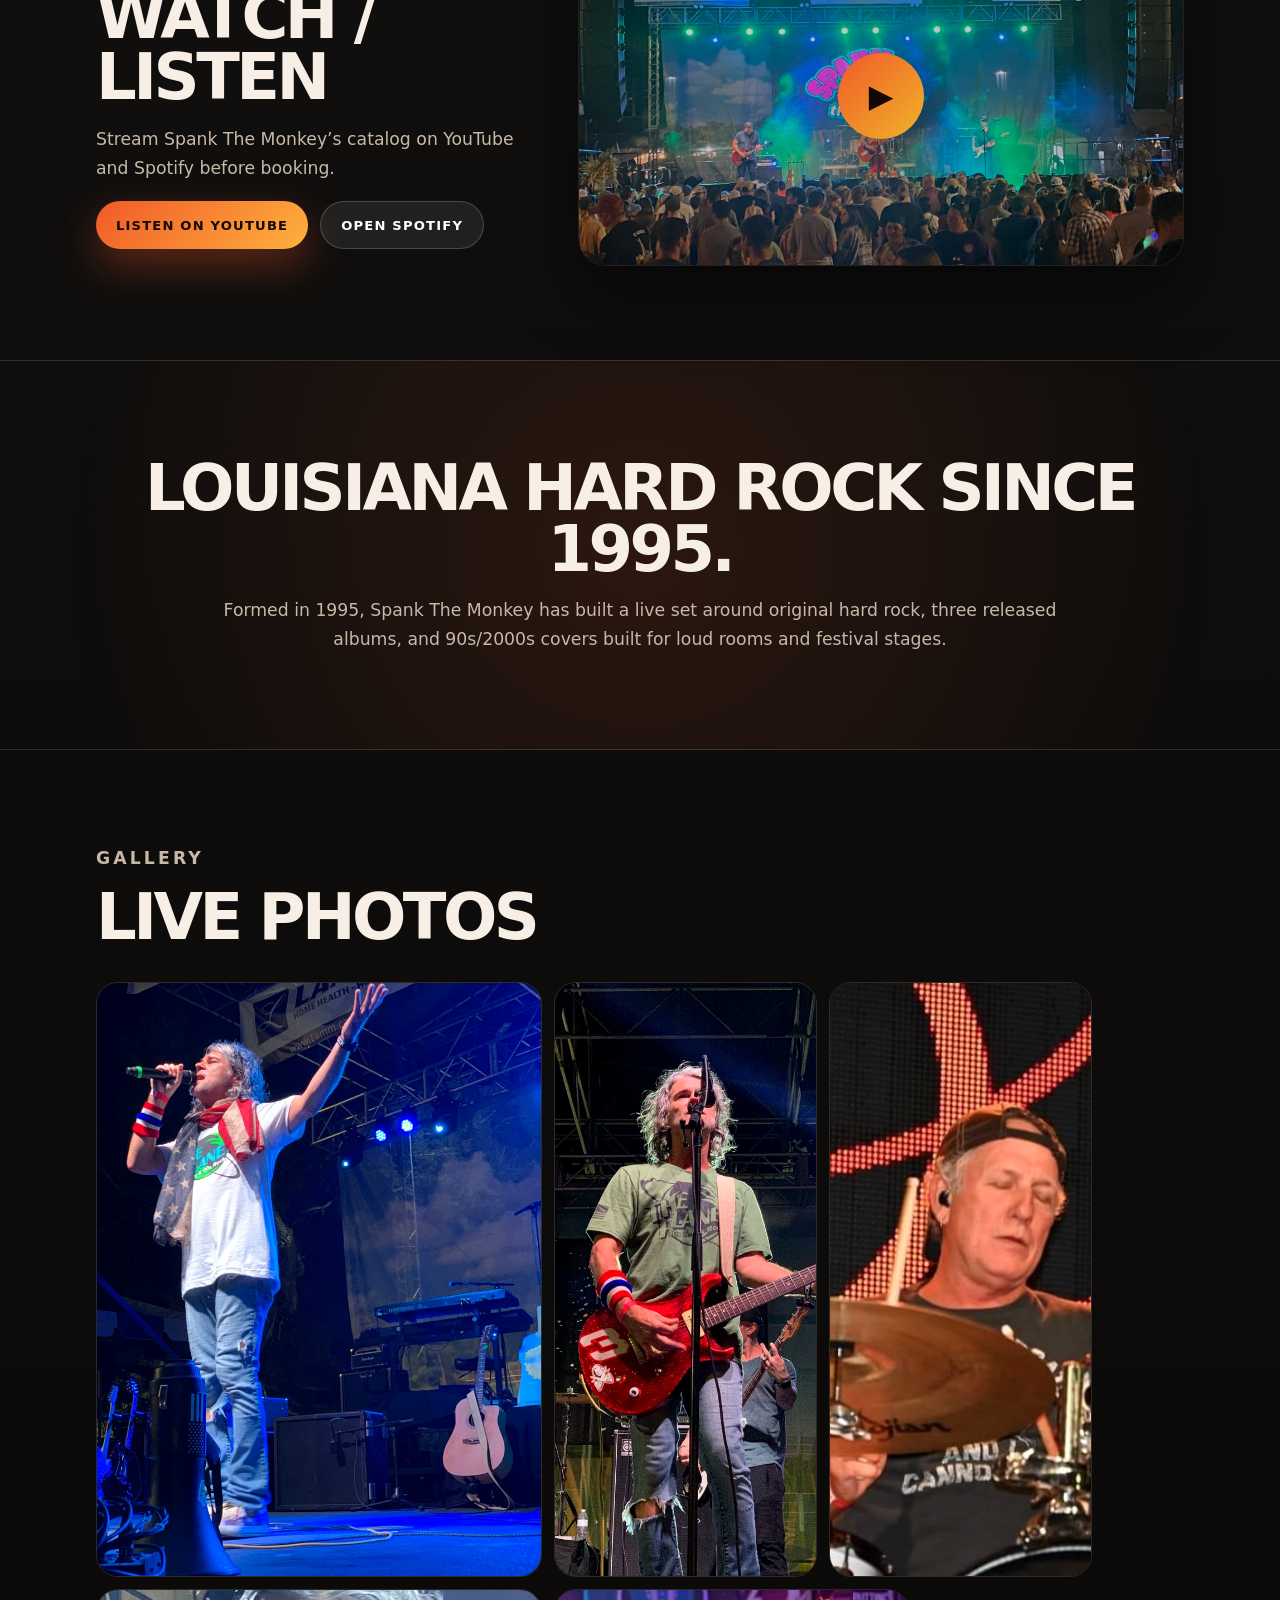
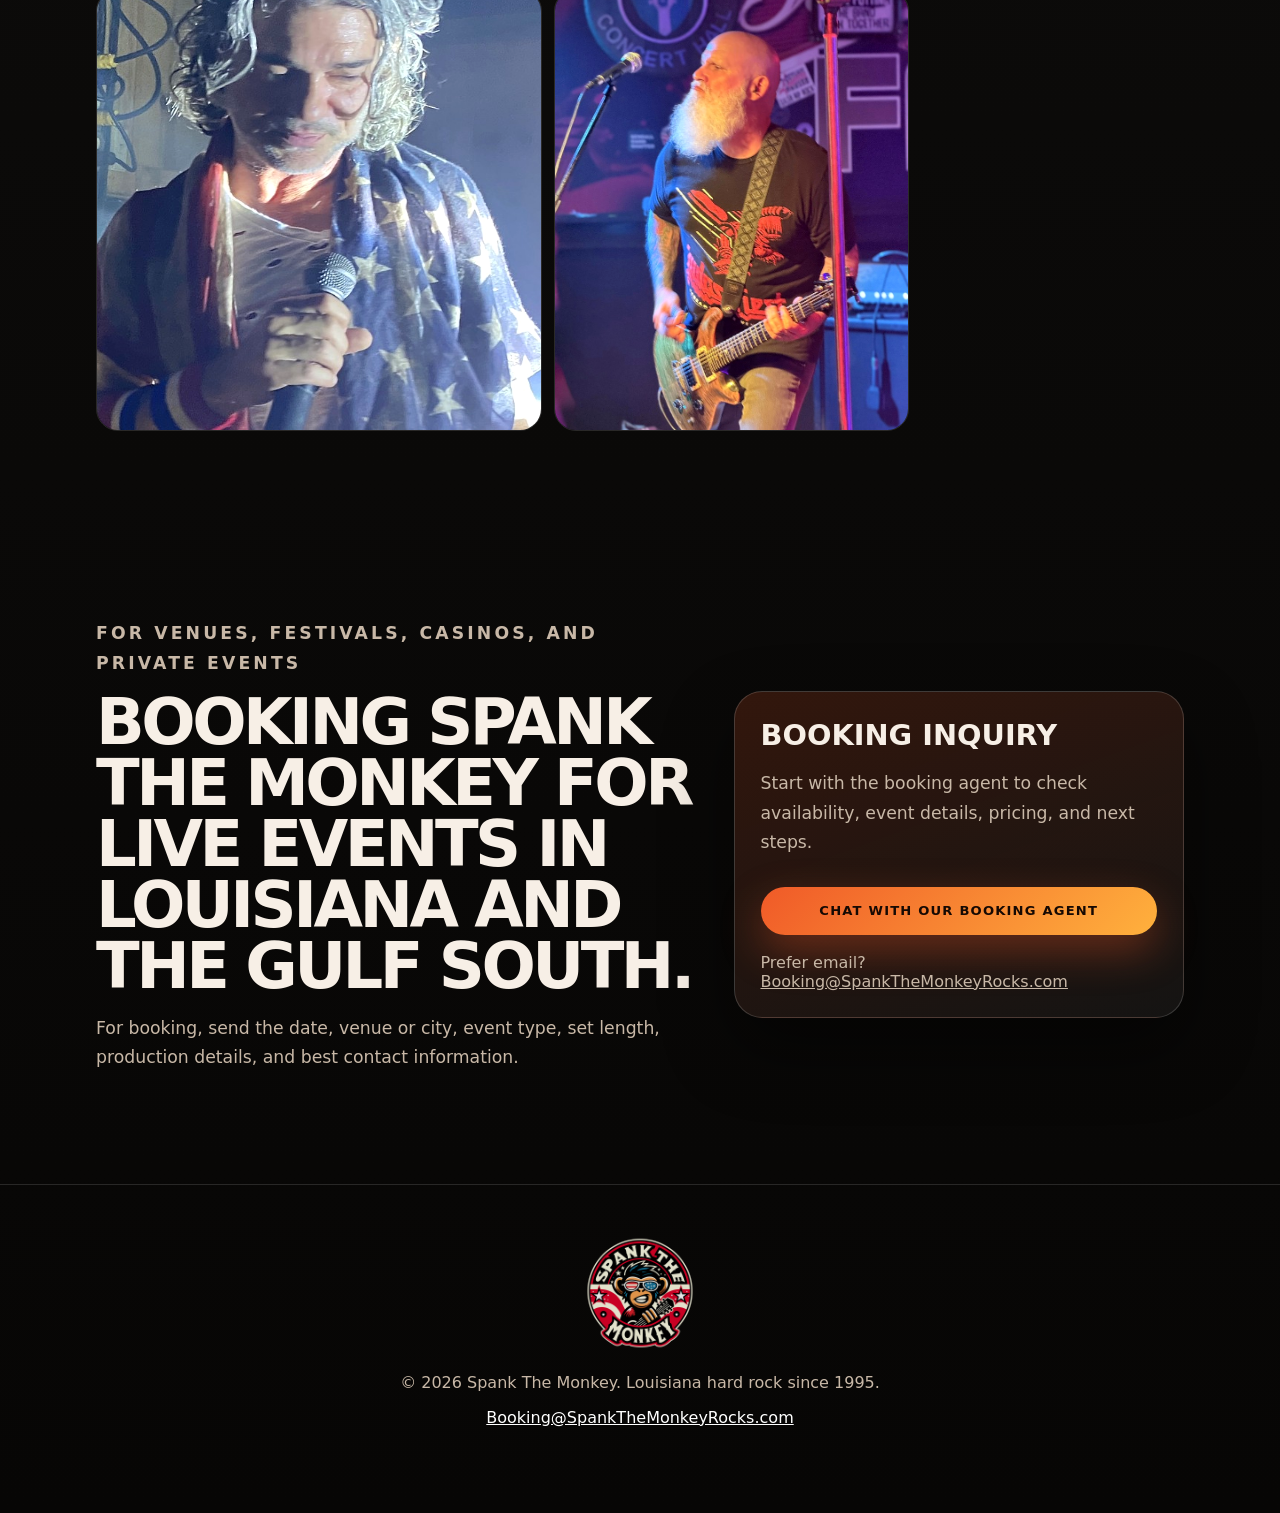
==== commit cb8f9c33: "restore prior hero image assets" ====
--- a/hostinger-public_html/index.html
+++ b/hostinger-public_html/index.html
@@ -210,7 +210,7 @@
     ]
   }
   </script>
-  <link rel="stylesheet" href="styles.css?v=15e744c88eef" />
+  <link rel="stylesheet" href="styles.css?v=d114c67e54b9" />
 </head>
 <body>
   <a class="skip-link" href="#main">Skip to content</a>
@@ -297,7 +297,7 @@
         </div>
       </div>
       <a class="video-poster" href="https://www.youtube.com/watch?v=hCH1TjU-KYA&list=OLAK5uy_mgzMQCv46AlJ-WmEZ3nQ4C4Jef3yMwY94" aria-label="Watch Spank The Monkey on YouTube" target="_blank" rel="noopener noreferrer" data-track="video_click" data-track-platform="youtube" data-track-label="video_poster">
-        <img src="assets/hero-rice-festival.jpg?v=98161003834f" alt="Spank The Monkey festival performance" />
+        <img src="assets/hero-rice-festival.jpg?v=11cc258da79a" alt="Spank The Monkey festival performance" />
         <span class="play-button">▶</span>
       </a>
     </section>
--- a/hostinger-public_html/styles.css
+++ b/hostinger-public_html/styles.css
@@ -1,4 +1,4 @@
-:root{--bg:#080706;--bg2:#12100e;--card:#191511;--line:rgba(255,255,255,.13);--text:#f7efe6;--muted:#c8b8a7;--accent:#f05a28;--gold:#f0b429;--green:#7dd45a;--max:1160px;--shadow:0 30px 70px rgba(0,0,0,.48)}*{box-sizing:border-box}html{scroll-behavior:smooth}body{margin:0;background:radial-gradient(circle at 20% 0%,rgba(240,90,40,.18),transparent 32rem),linear-gradient(180deg,#070605 0%,#11100f 45%,#070605 100%);color:var(--text);font-family:Inter,ui-sans-serif,system-ui,-apple-system,BlinkMacSystemFont,"Segoe UI",sans-serif}body:before{content:"";position:fixed;inset:0;pointer-events:none;background-image:linear-gradient(rgba(255,255,255,.025) 1px,transparent 1px),linear-gradient(90deg,rgba(255,255,255,.02) 1px,transparent 1px);background-size:48px 48px;mask-image:linear-gradient(to bottom,rgba(0,0,0,.9),transparent 70%)}a{color:inherit}.skip-link{position:absolute;left:-999px;top:1rem;background:#fff;color:#000;padding:.7rem 1rem;z-index:20}.skip-link:focus{left:1rem}.site-header{position:fixed;z-index:10;top:0;left:0;right:0;display:flex;align-items:center;justify-content:space-between;padding:14px clamp(18px,4vw,52px);background:linear-gradient(180deg,rgba(0,0,0,.86),rgba(0,0,0,.32));backdrop-filter:blur(12px);border-bottom:1px solid rgba(255,255,255,.08)}.brand img{width:86px;height:auto;display:block}.nav{display:flex;align-items:center;gap:22px;text-transform:uppercase;font-size:.78rem;letter-spacing:.12em;font-weight:800}.nav a{text-decoration:none;color:rgba(255,255,255,.82)}.nav a:hover{color:#fff}.nav-cta{border:0;padding:.78rem 1rem;border-radius:999px;background:linear-gradient(135deg,var(--accent),#ffb13d);color:#160903!important;box-shadow:0 16px 40px rgba(240,90,40,.35)}.nav-cta:hover{color:#160903!important;box-shadow:0 18px 46px rgba(240,90,40,.5);filter:saturate(1.06) brightness(1.04)}.nav-toggle{display:none;background:none;border:1px solid var(--line);color:white;border-radius:10px;padding:.5rem .65rem}.hero{min-height:100vh;position:relative;display:grid;align-items:end;padding:150px clamp(20px,5vw,70px) 68px;overflow:hidden}.hero-bg,.hero-scrim{position:absolute;inset:0}.hero-bg{background-image:url('assets/hero-stage-logo-singer.jpg?v=e79e93e3f2a1');background-size:cover;background-position:43% 55%;transform:scale(1.01);filter:saturate(1.08) contrast(1.06)}.hero-scrim{background:linear-gradient(90deg,rgba(0,0,0,.88) 0%,rgba(0,0,0,.55) 45%,rgba(0,0,0,.25) 100%),linear-gradient(0deg,rgba(8,7,6,1) 0%,rgba(8,7,6,0) 40%)}.hero-content{position:relative;max-width:830px;z-index:1}.eyebrow{margin:0 0 .9rem;color:var(--gold);font-size:.78rem;text-transform:uppercase;letter-spacing:.18em;font-weight:900}.hero h1{font-size:clamp(3.2rem,9vw,8.8rem);line-height:.86;margin:0 0 1.2rem;text-transform:uppercase;letter-spacing:-.075em;text-wrap:balance}.hero-copy{font-size:clamp(1.05rem,2vw,1.35rem);line-height:1.6;color:#f3ded0;max-width:720px}.hero-actions,.social-row{display:flex;flex-wrap:wrap;gap:12px;margin-top:24px}.button{display:inline-flex;align-items:center;justify-content:center;min-height:48px;padding:0 20px;border-radius:999px;text-decoration:none;font-weight:900;text-transform:uppercase;letter-spacing:.09em;font-size:.82rem;border:1px solid rgba(255,255,255,.18)}.primary{background:linear-gradient(135deg,var(--accent),#ffb13d);color:#160903;border:0;box-shadow:0 16px 40px rgba(240,90,40,.35)}.ghost{background:rgba(255,255,255,.08);color:#fff}.social-row a{color:#fff;text-decoration:none;border-bottom:1px solid rgba(255,255,255,.35);font-size:.92rem}.hero-card{position:absolute;right:clamp(20px,5vw,70px);bottom:68px;z-index:1;background:rgba(12,10,9,.72);border:1px solid rgba(255,255,255,.18);box-shadow:var(--shadow);backdrop-filter:blur(18px);padding:20px 22px;border-radius:22px}.card-label{display:block;color:var(--muted);font-size:.75rem;text-transform:uppercase;letter-spacing:.16em;margin-bottom:.5rem}.hero-card a{color:#fff;font-weight:900}.section{max-width:var(--max);margin:0 auto;padding:94px clamp(20px,4vw,36px)}.section-heading{max-width:760px;margin-bottom:34px}.section-heading h2,.split h2,.video h2,.about h2,.epk h2{font-size:clamp(2.2rem,5vw,4.6rem);line-height:.95;margin:.2rem 0 1rem;text-transform:uppercase;letter-spacing:-.055em}.section-heading p,.split p,.video p,.about p,.epk p{color:var(--muted);font-size:1.08rem;line-height:1.7}.show-list{display:grid;gap:14px}.show-card{display:grid;grid-template-columns:120px 1fr auto;gap:22px;align-items:center;background:linear-gradient(135deg,rgba(255,255,255,.08),rgba(255,255,255,.03));border:1px solid var(--line);border-radius:22px;padding:18px 20px}.show-date{font-weight:1000;font-size:2rem;color:var(--gold)}.show-card h3{margin:0;font-size:1.25rem}.show-card p{margin:.25rem 0 0;color:var(--muted)}.show-card a{font-size:.75rem;text-transform:uppercase;letter-spacing:.12em;text-decoration:none;border:1px solid var(--line);border-radius:999px;padding:.72rem 1rem}.split{display:grid;grid-template-columns:.8fr 1.2fr;gap:42px;align-items:start}.sticky-heading{position:sticky;top:110px}.album-grid{display:grid;gap:18px}.album-card{display:grid;grid-template-columns:150px 1fr;gap:18px;align-items:center;background:var(--card);border:1px solid var(--line);border-radius:24px;padding:18px}.album-card img{width:150px;aspect-ratio:1;object-fit:cover;border-radius:16px}.album-card h3{font-size:1.6rem;margin:0 0 12px;text-transform:uppercase}.platforms{grid-column:2;display:grid;grid-template-columns:repeat(3,minmax(74px,1fr));gap:9px}.platforms a{font-size:.72rem;text-transform:uppercase;text-decoration:none;border:1px solid var(--line);padding:.55rem .6rem;border-radius:999px;color:#fff;text-align:center;white-space:nowrap}.video{display:grid;grid-template-columns:.85fr 1.15fr;gap:34px;align-items:center}.video-poster{position:relative;display:block;aspect-ratio:16/9;border:1px solid var(--line);border-radius:28px;overflow:hidden;box-shadow:var(--shadow);background:#000;text-decoration:none}.video-poster img{width:100%;height:100%;object-fit:cover;filter:saturate(1.08) contrast(1.05) brightness(.78)}.play-button{position:absolute;left:50%;top:50%;transform:translate(-50%,-50%);width:86px;height:86px;border-radius:999px;display:grid;place-items:center;background:linear-gradient(135deg,var(--accent),var(--gold));color:#140805;font-size:2rem;box-shadow:0 20px 50px rgba(0,0,0,.45)}.compact-actions{margin-top:18px}.about{position:relative;text-align:center;border-block:1px solid var(--line);max-width:100%;padding-inline:max(20px,calc((100% - var(--max))/2));background:radial-gradient(circle at center,rgba(240,90,40,.13),transparent 36rem)}.about p{max-width:850px;margin:0 auto}.quote-mark{font-size:8rem;color:rgba(240,90,40,.38);height:66px;line-height:1}.photo-grid{display:grid;grid-template-columns:repeat(12,1fr);gap:12px}.photo-grid img{width:100%;height:100%;min-height:250px;object-fit:cover;border-radius:22px;border:1px solid var(--line);filter:saturate(1.05) contrast(1.03)}.photo-grid img:nth-child(1),.photo-grid img:nth-child(4){grid-column:span 5}.photo-grid img:nth-child(2),.photo-grid img:nth-child(3){grid-column:span 3}.photo-grid img:nth-child(5){grid-column:span 4}.photo-grid img:nth-child(6){grid-column:span 5}.epk{display:grid;grid-template-columns:1.15fr .85fr;gap:28px;align-items:center}.booking-panel{background:linear-gradient(160deg,rgba(240,90,40,.18),rgba(255,255,255,.05));border:1px solid rgba(255,255,255,.16);border-radius:28px;padding:26px;box-shadow:var(--shadow)}.booking-panel h3{font-size:1.8rem;margin:0 0 .75rem;text-transform:uppercase}.full{width:100%;margin:12px 0 18px}.booking-panel span{color:var(--muted);overflow-wrap:anywhere}.site-footer{text-align:center;padding:48px 20px 70px;border-top:1px solid var(--line);color:var(--muted)}.site-footer img{width:120px;opacity:.9}.site-footer a{color:#fff}@media (max-width:850px){.nav-toggle{display:block}.nav{position:absolute;top:100%;right:16px;left:16px;display:none;flex-direction:column;align-items:stretch;background:rgba(8,7,6,.96);border:1px solid var(--line);border-radius:20px;padding:18px}.nav.is-open{display:flex}.hero{padding-top:130px}.hero-card{position:relative;right:auto;bottom:auto;margin-top:28px;width:min(100%,420px)}.show-card,.split,.video,.epk{grid-template-columns:1fr}.sticky-heading{position:static}.album-card{grid-template-columns:110px 1fr}.album-card img{width:110px}.photo-grid{grid-template-columns:1fr 1fr}.photo-grid img,.photo-grid img:nth-child(n){grid-column:span 1;min-height:210px}.hero h1{font-size:clamp(3.1rem,17vw,5.5rem)}}@media (max-width:560px){.site-header{padding:10px 16px}.brand img{width:70px}.show-card{grid-template-columns:1fr;gap:10px}.photo-grid{grid-template-columns:1fr}.album-card{grid-template-columns:1fr}.album-card img{width:100%}.platforms{grid-column:1;grid-template-columns:repeat(3,minmax(0,1fr))}.hero-actions .button{width:100%}}
+:root{--bg:#080706;--bg2:#12100e;--card:#191511;--line:rgba(255,255,255,.13);--text:#f7efe6;--muted:#c8b8a7;--accent:#f05a28;--gold:#f0b429;--green:#7dd45a;--max:1160px;--shadow:0 30px 70px rgba(0,0,0,.48)}*{box-sizing:border-box}html{scroll-behavior:smooth}body{margin:0;background:radial-gradient(circle at 20% 0%,rgba(240,90,40,.18),transparent 32rem),linear-gradient(180deg,#070605 0%,#11100f 45%,#070605 100%);color:var(--text);font-family:Inter,ui-sans-serif,system-ui,-apple-system,BlinkMacSystemFont,"Segoe UI",sans-serif}body:before{content:"";position:fixed;inset:0;pointer-events:none;background-image:linear-gradient(rgba(255,255,255,.025) 1px,transparent 1px),linear-gradient(90deg,rgba(255,255,255,.02) 1px,transparent 1px);background-size:48px 48px;mask-image:linear-gradient(to bottom,rgba(0,0,0,.9),transparent 70%)}a{color:inherit}.skip-link{position:absolute;left:-999px;top:1rem;background:#fff;color:#000;padding:.7rem 1rem;z-index:20}.skip-link:focus{left:1rem}.site-header{position:fixed;z-index:10;top:0;left:0;right:0;display:flex;align-items:center;justify-content:space-between;padding:14px clamp(18px,4vw,52px);background:linear-gradient(180deg,rgba(0,0,0,.86),rgba(0,0,0,.32));backdrop-filter:blur(12px);border-bottom:1px solid rgba(255,255,255,.08)}.brand img{width:86px;height:auto;display:block}.nav{display:flex;align-items:center;gap:22px;text-transform:uppercase;font-size:.78rem;letter-spacing:.12em;font-weight:800}.nav a{text-decoration:none;color:rgba(255,255,255,.82)}.nav a:hover{color:#fff}.nav-cta{border:0;padding:.78rem 1rem;border-radius:999px;background:linear-gradient(135deg,var(--accent),#ffb13d);color:#160903!important;box-shadow:0 16px 40px rgba(240,90,40,.35)}.nav-cta:hover{color:#160903!important;box-shadow:0 18px 46px rgba(240,90,40,.5);filter:saturate(1.06) brightness(1.04)}.nav-toggle{display:none;background:none;border:1px solid var(--line);color:white;border-radius:10px;padding:.5rem .65rem}.hero{min-height:100vh;position:relative;display:grid;align-items:end;padding:150px clamp(20px,5vw,70px) 68px;overflow:hidden}.hero-bg,.hero-scrim{position:absolute;inset:0}.hero-bg{background-image:url('assets/hero-stage-logo-singer.jpg?v=9e179d8b51a6');background-size:cover;background-position:43% 55%;transform:scale(1.01);filter:saturate(1.08) contrast(1.06)}.hero-scrim{background:linear-gradient(90deg,rgba(0,0,0,.88) 0%,rgba(0,0,0,.55) 45%,rgba(0,0,0,.25) 100%),linear-gradient(0deg,rgba(8,7,6,1) 0%,rgba(8,7,6,0) 40%)}.hero-content{position:relative;max-width:830px;z-index:1}.eyebrow{margin:0 0 .9rem;color:var(--gold);font-size:.78rem;text-transform:uppercase;letter-spacing:.18em;font-weight:900}.hero h1{font-size:clamp(3.2rem,9vw,8.8rem);line-height:.86;margin:0 0 1.2rem;text-transform:uppercase;letter-spacing:-.075em;text-wrap:balance}.hero-copy{font-size:clamp(1.05rem,2vw,1.35rem);line-height:1.6;color:#f3ded0;max-width:720px}.hero-actions,.social-row{display:flex;flex-wrap:wrap;gap:12px;margin-top:24px}.button{display:inline-flex;align-items:center;justify-content:center;min-height:48px;padding:0 20px;border-radius:999px;text-decoration:none;font-weight:900;text-transform:uppercase;letter-spacing:.09em;font-size:.82rem;border:1px solid rgba(255,255,255,.18)}.primary{background:linear-gradient(135deg,var(--accent),#ffb13d);color:#160903;border:0;box-shadow:0 16px 40px rgba(240,90,40,.35)}.ghost{background:rgba(255,255,255,.08);color:#fff}.social-row a{color:#fff;text-decoration:none;border-bottom:1px solid rgba(255,255,255,.35);font-size:.92rem}.hero-card{position:absolute;right:clamp(20px,5vw,70px);bottom:68px;z-index:1;background:rgba(12,10,9,.72);border:1px solid rgba(255,255,255,.18);box-shadow:var(--shadow);backdrop-filter:blur(18px);padding:20px 22px;border-radius:22px}.card-label{display:block;color:var(--muted);font-size:.75rem;text-transform:uppercase;letter-spacing:.16em;margin-bottom:.5rem}.hero-card a{color:#fff;font-weight:900}.section{max-width:var(--max);margin:0 auto;padding:94px clamp(20px,4vw,36px)}.section-heading{max-width:760px;margin-bottom:34px}.section-heading h2,.split h2,.video h2,.about h2,.epk h2{font-size:clamp(2.2rem,5vw,4.6rem);line-height:.95;margin:.2rem 0 1rem;text-transform:uppercase;letter-spacing:-.055em}.section-heading p,.split p,.video p,.about p,.epk p{color:var(--muted);font-size:1.08rem;line-height:1.7}.show-list{display:grid;gap:14px}.show-card{display:grid;grid-template-columns:120px 1fr auto;gap:22px;align-items:center;background:linear-gradient(135deg,rgba(255,255,255,.08),rgba(255,255,255,.03));border:1px solid var(--line);border-radius:22px;padding:18px 20px}.show-date{font-weight:1000;font-size:2rem;color:var(--gold)}.show-card h3{margin:0;font-size:1.25rem}.show-card p{margin:.25rem 0 0;color:var(--muted)}.show-card a{font-size:.75rem;text-transform:uppercase;letter-spacing:.12em;text-decoration:none;border:1px solid var(--line);border-radius:999px;padding:.72rem 1rem}.split{display:grid;grid-template-columns:.8fr 1.2fr;gap:42px;align-items:start}.sticky-heading{position:sticky;top:110px}.album-grid{display:grid;gap:18px}.album-card{display:grid;grid-template-columns:150px 1fr;gap:18px;align-items:center;background:var(--card);border:1px solid var(--line);border-radius:24px;padding:18px}.album-card img{width:150px;aspect-ratio:1;object-fit:cover;border-radius:16px}.album-card h3{font-size:1.6rem;margin:0 0 12px;text-transform:uppercase}.platforms{grid-column:2;display:grid;grid-template-columns:repeat(3,minmax(74px,1fr));gap:9px}.platforms a{font-size:.72rem;text-transform:uppercase;text-decoration:none;border:1px solid var(--line);padding:.55rem .6rem;border-radius:999px;color:#fff;text-align:center;white-space:nowrap}.video{display:grid;grid-template-columns:.85fr 1.15fr;gap:34px;align-items:center}.video-poster{position:relative;display:block;aspect-ratio:16/9;border:1px solid var(--line);border-radius:28px;overflow:hidden;box-shadow:var(--shadow);background:#000;text-decoration:none}.video-poster img{width:100%;height:100%;object-fit:cover;filter:saturate(1.08) contrast(1.05) brightness(.78)}.play-button{position:absolute;left:50%;top:50%;transform:translate(-50%,-50%);width:86px;height:86px;border-radius:999px;display:grid;place-items:center;background:linear-gradient(135deg,var(--accent),var(--gold));color:#140805;font-size:2rem;box-shadow:0 20px 50px rgba(0,0,0,.45)}.compact-actions{margin-top:18px}.about{position:relative;text-align:center;border-block:1px solid var(--line);max-width:100%;padding-inline:max(20px,calc((100% - var(--max))/2));background:radial-gradient(circle at center,rgba(240,90,40,.13),transparent 36rem)}.about p{max-width:850px;margin:0 auto}.quote-mark{font-size:8rem;color:rgba(240,90,40,.38);height:66px;line-height:1}.photo-grid{display:grid;grid-template-columns:repeat(12,1fr);gap:12px}.photo-grid img{width:100%;height:100%;min-height:250px;object-fit:cover;border-radius:22px;border:1px solid var(--line);filter:saturate(1.05) contrast(1.03)}.photo-grid img:nth-child(1),.photo-grid img:nth-child(4){grid-column:span 5}.photo-grid img:nth-child(2),.photo-grid img:nth-child(3){grid-column:span 3}.photo-grid img:nth-child(5){grid-column:span 4}.photo-grid img:nth-child(6){grid-column:span 5}.epk{display:grid;grid-template-columns:1.15fr .85fr;gap:28px;align-items:center}.booking-panel{background:linear-gradient(160deg,rgba(240,90,40,.18),rgba(255,255,255,.05));border:1px solid rgba(255,255,255,.16);border-radius:28px;padding:26px;box-shadow:var(--shadow)}.booking-panel h3{font-size:1.8rem;margin:0 0 .75rem;text-transform:uppercase}.full{width:100%;margin:12px 0 18px}.booking-panel span{color:var(--muted);overflow-wrap:anywhere}.site-footer{text-align:center;padding:48px 20px 70px;border-top:1px solid var(--line);color:var(--muted)}.site-footer img{width:120px;opacity:.9}.site-footer a{color:#fff}@media (max-width:850px){.nav-toggle{display:block}.nav{position:absolute;top:100%;right:16px;left:16px;display:none;flex-direction:column;align-items:stretch;background:rgba(8,7,6,.96);border:1px solid var(--line);border-radius:20px;padding:18px}.nav.is-open{display:flex}.hero{padding-top:130px}.hero-card{position:relative;right:auto;bottom:auto;margin-top:28px;width:min(100%,420px)}.show-card,.split,.video,.epk{grid-template-columns:1fr}.sticky-heading{position:static}.album-card{grid-template-columns:110px 1fr}.album-card img{width:110px}.photo-grid{grid-template-columns:1fr 1fr}.photo-grid img,.photo-grid img:nth-child(n){grid-column:span 1;min-height:210px}.hero h1{font-size:clamp(3.1rem,17vw,5.5rem)}}@media (max-width:560px){.site-header{padding:10px 16px}.brand img{width:70px}.show-card{grid-template-columns:1fr;gap:10px}.photo-grid{grid-template-columns:1fr}.album-card{grid-template-columns:1fr}.album-card img{width:100%}.platforms{grid-column:1;grid-template-columns:repeat(3,minmax(0,1fr))}.hero-actions .button{width:100%}}
 
 
 .booking-agent{display:grid;grid-template-columns:minmax(260px,420px) 1fr;gap:clamp(24px,5vw,56px);align-items:center;background:linear-gradient(135deg,rgba(240,90,40,.18),rgba(0,0,0,.28));border:1px solid var(--line);border-radius:34px;box-shadow:var(--shadow)}.booking-agent-media video{width:100%;display:block;border-radius:26px;border:1px solid rgba(255,255,255,.16);background:#000;box-shadow:0 24px 54px rgba(0,0,0,.4)}.booking-agent-copy h2{margin:.25rem 0 1rem;font-size:clamp(2rem,4vw,3.6rem);line-height:.95}.booking-agent-copy p{color:var(--muted);font-size:1.05rem;line-height:1.7}.booking-facts{display:grid;grid-template-columns:repeat(2,minmax(0,1fr));gap:.7rem;margin:1.2rem 0 1.4rem;padding:0;list-style:none}.booking-facts li{border:1px solid rgba(255,255,255,.12);border-radius:16px;padding:.85rem 1rem;background:rgba(0,0,0,.22);color:#fff;font-weight:800}.agent-widget-shell{min-height:330px;border:1px solid rgba(255,255,255,.14);border-radius:24px;background:rgba(0,0,0,.28);padding:14px;overflow:hidden}.agent-widget-shell elevenlabs-convai{position:relative!important;inset:auto!important;z-index:auto!important;display:block!important;width:100%!important;height:100%!important;min-height:300px!important;overflow:hidden!important;border-radius:18px}.agent-fallback{font-size:.9rem!important;margin:.8rem 0 0}.agent-fallback a{color:var(--gold);font-weight:900}@media (max-width: 860px){.booking-agent{grid-template-columns:1fr}.booking-facts{grid-template-columns:1fr}.agent-widget-shell{min-height:380px}}
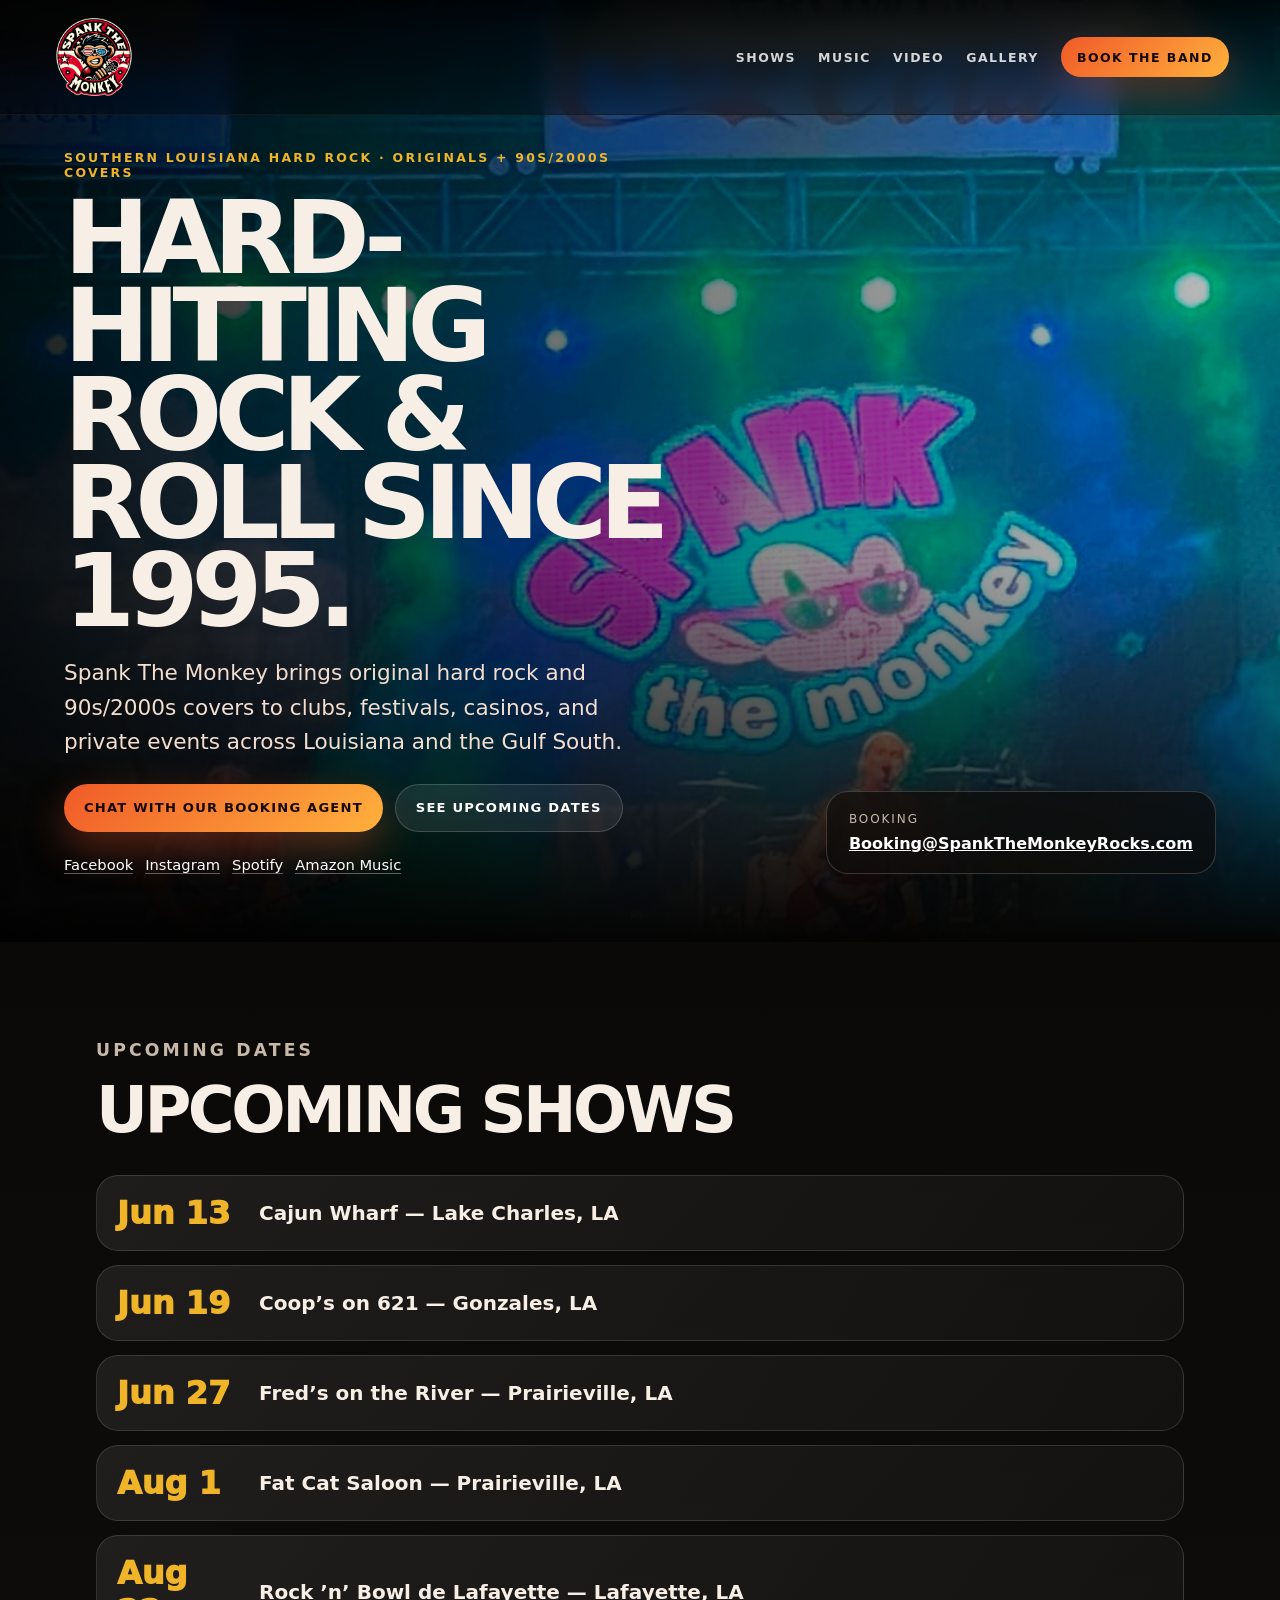
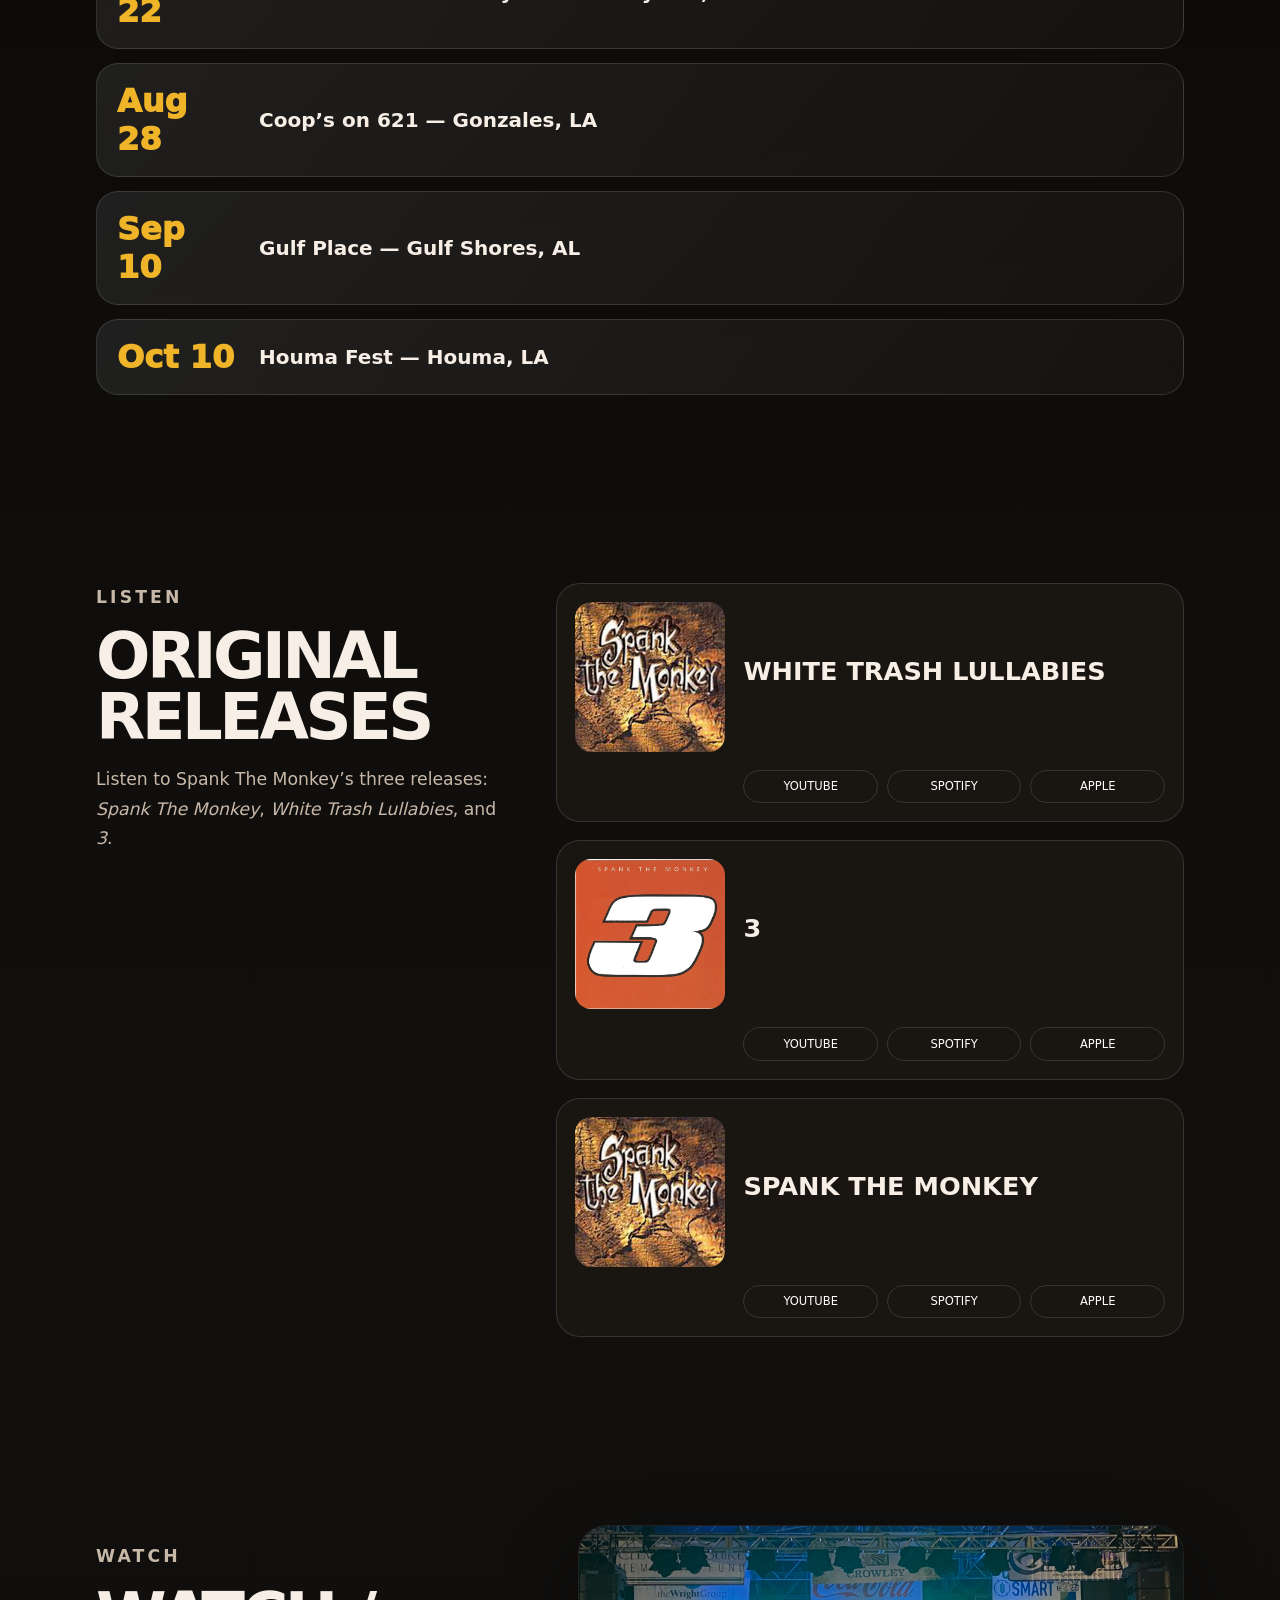
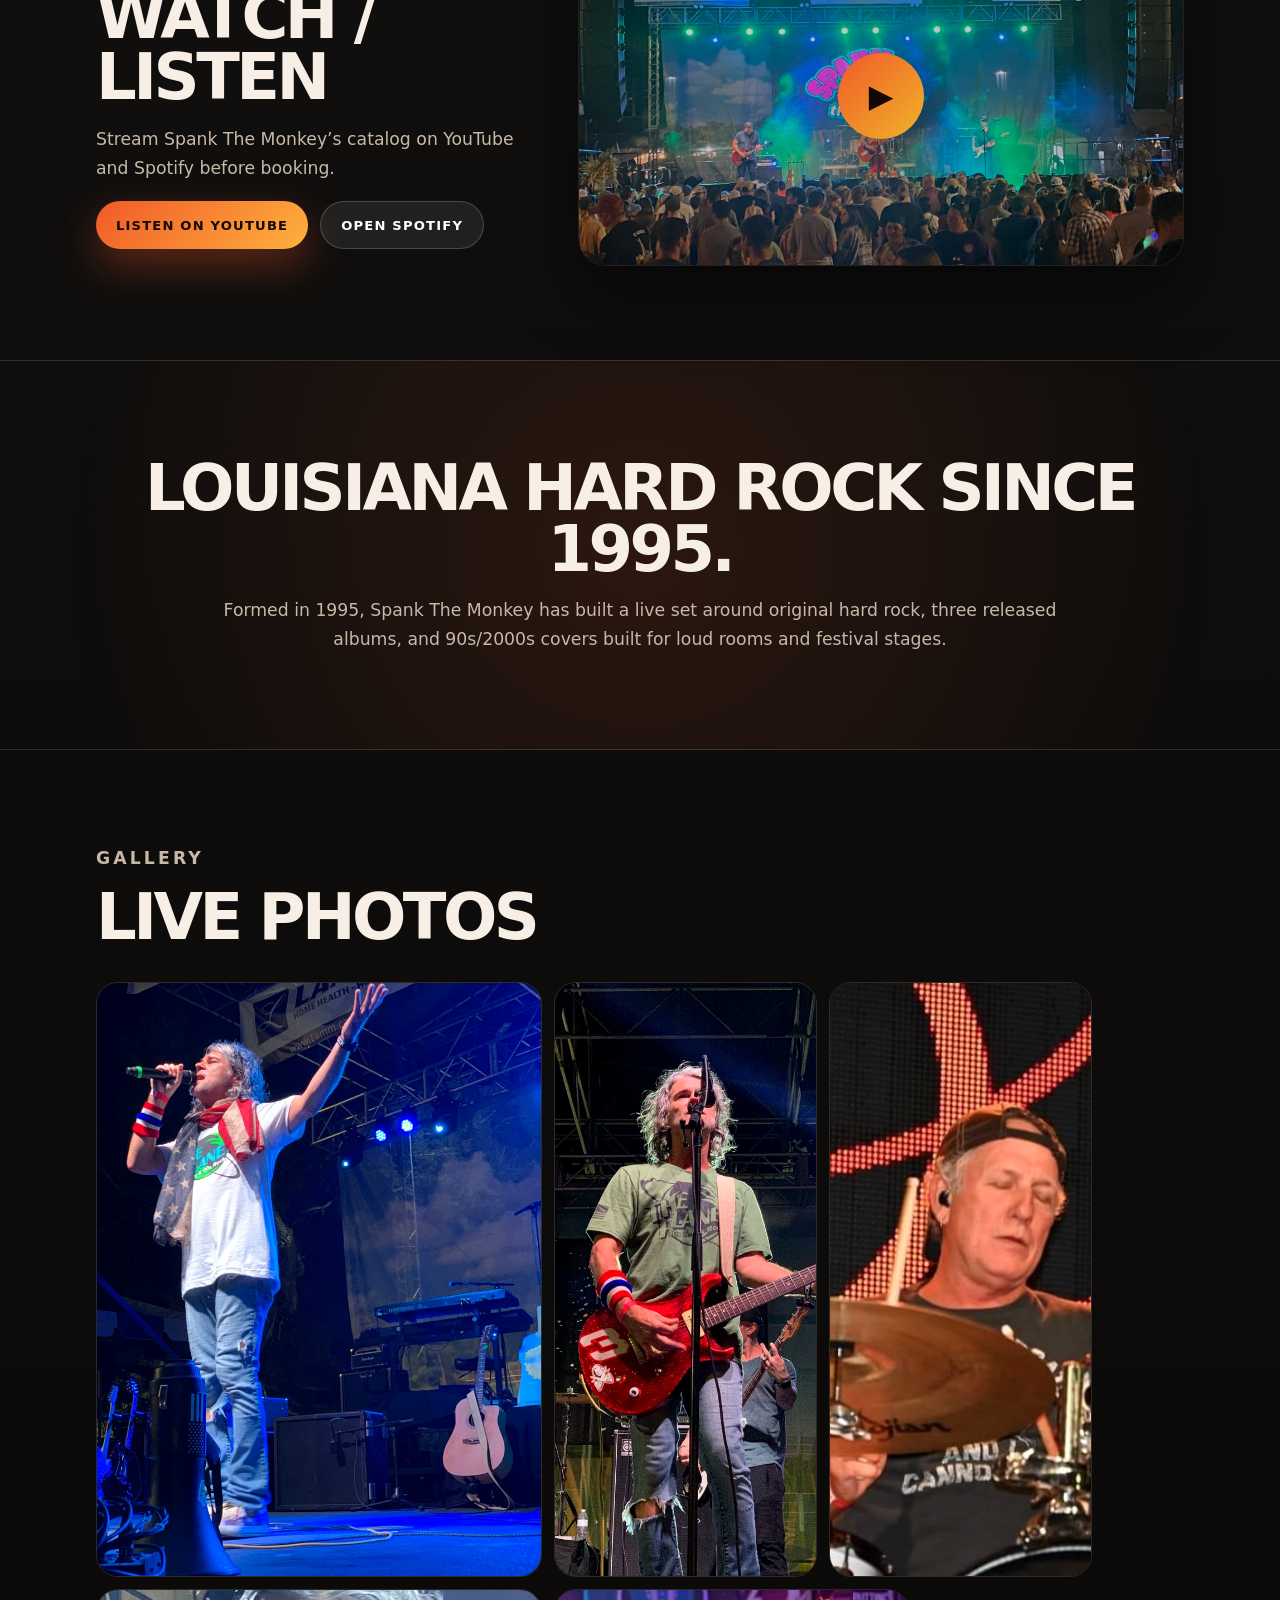
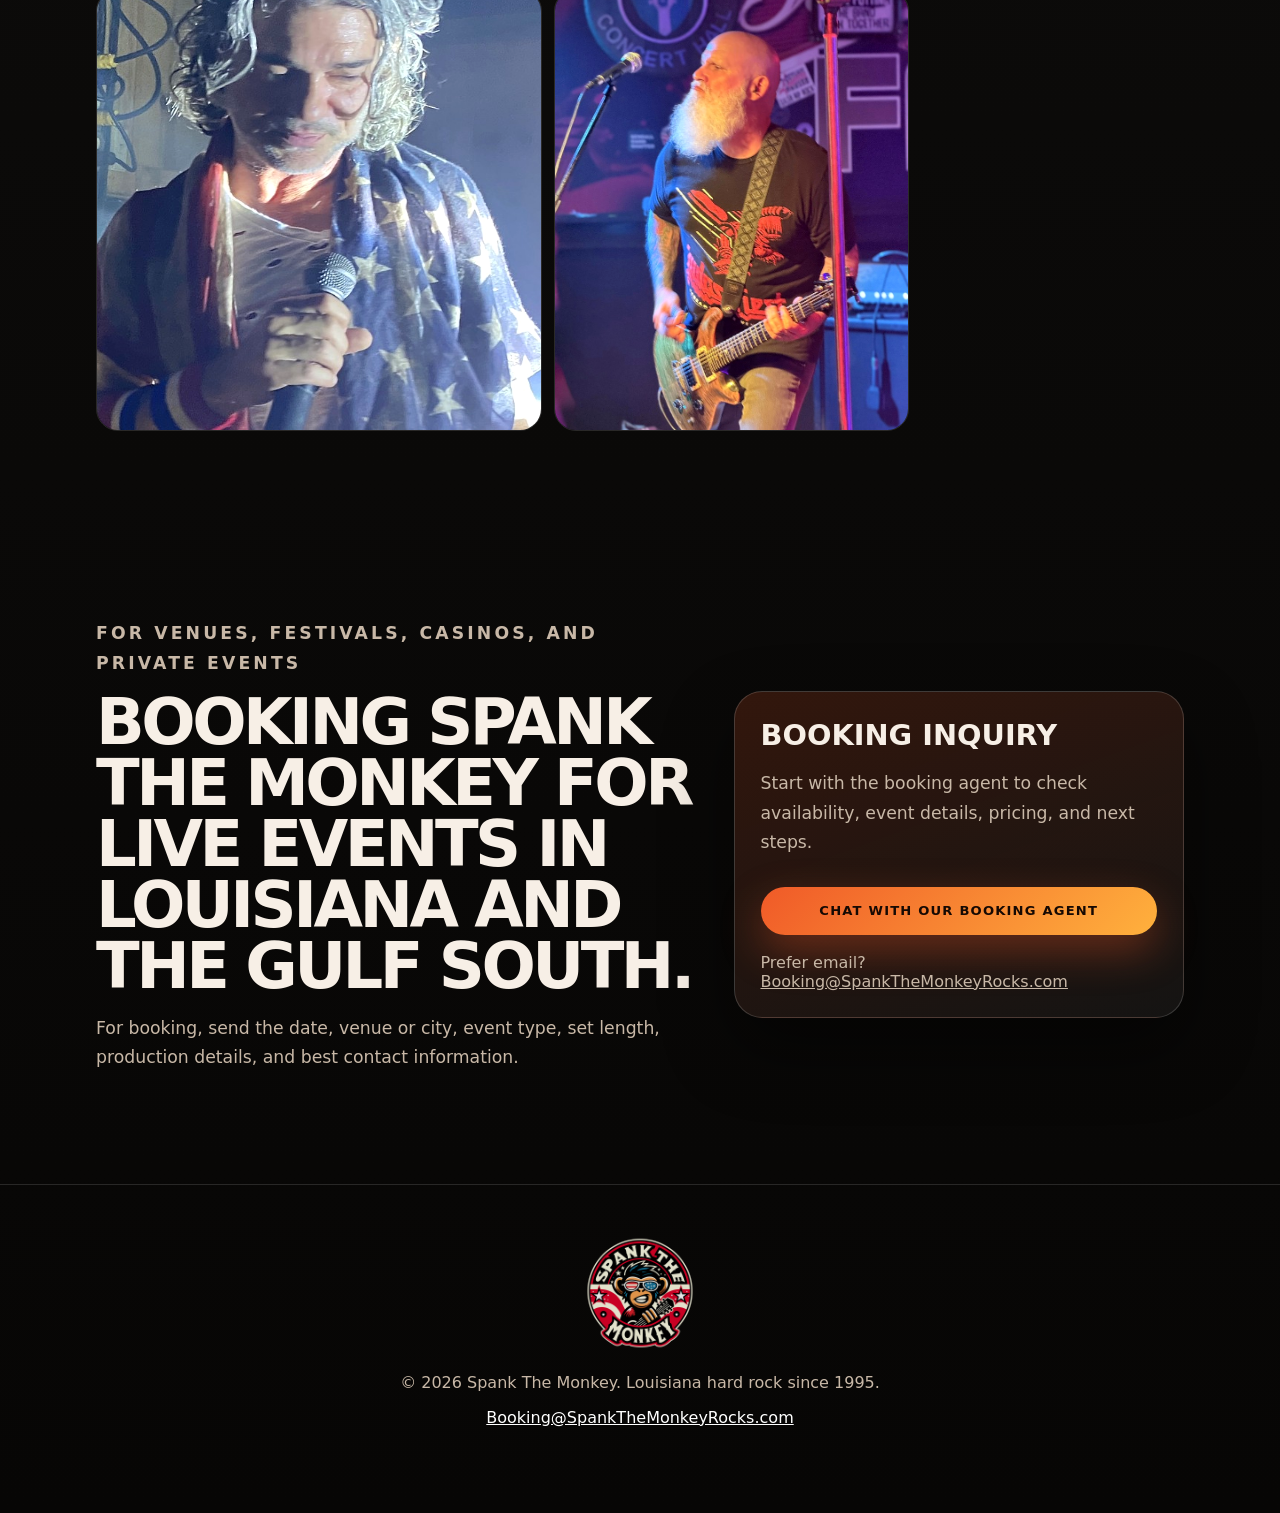
==== commit e5af6e27: "widen homepage hero stage crop" ====
--- a/hostinger-public_html/index.html
+++ b/hostinger-public_html/index.html
@@ -210,7 +210,7 @@
     ]
   }
   </script>
-  <link rel="stylesheet" href="styles.css?v=d114c67e54b9" />
+  <link rel="stylesheet" href="styles.css?v=39f8e3f7d983" />
 </head>
 <body>
   <a class="skip-link" href="#main">Skip to content</a>
--- a/hostinger-public_html/styles.css
+++ b/hostinger-public_html/styles.css
@@ -1,4 +1,4 @@
-:root{--bg:#080706;--bg2:#12100e;--card:#191511;--line:rgba(255,255,255,.13);--text:#f7efe6;--muted:#c8b8a7;--accent:#f05a28;--gold:#f0b429;--green:#7dd45a;--max:1160px;--shadow:0 30px 70px rgba(0,0,0,.48)}*{box-sizing:border-box}html{scroll-behavior:smooth}body{margin:0;background:radial-gradient(circle at 20% 0%,rgba(240,90,40,.18),transparent 32rem),linear-gradient(180deg,#070605 0%,#11100f 45%,#070605 100%);color:var(--text);font-family:Inter,ui-sans-serif,system-ui,-apple-system,BlinkMacSystemFont,"Segoe UI",sans-serif}body:before{content:"";position:fixed;inset:0;pointer-events:none;background-image:linear-gradient(rgba(255,255,255,.025) 1px,transparent 1px),linear-gradient(90deg,rgba(255,255,255,.02) 1px,transparent 1px);background-size:48px 48px;mask-image:linear-gradient(to bottom,rgba(0,0,0,.9),transparent 70%)}a{color:inherit}.skip-link{position:absolute;left:-999px;top:1rem;background:#fff;color:#000;padding:.7rem 1rem;z-index:20}.skip-link:focus{left:1rem}.site-header{position:fixed;z-index:10;top:0;left:0;right:0;display:flex;align-items:center;justify-content:space-between;padding:14px clamp(18px,4vw,52px);background:linear-gradient(180deg,rgba(0,0,0,.86),rgba(0,0,0,.32));backdrop-filter:blur(12px);border-bottom:1px solid rgba(255,255,255,.08)}.brand img{width:86px;height:auto;display:block}.nav{display:flex;align-items:center;gap:22px;text-transform:uppercase;font-size:.78rem;letter-spacing:.12em;font-weight:800}.nav a{text-decoration:none;color:rgba(255,255,255,.82)}.nav a:hover{color:#fff}.nav-cta{border:0;padding:.78rem 1rem;border-radius:999px;background:linear-gradient(135deg,var(--accent),#ffb13d);color:#160903!important;box-shadow:0 16px 40px rgba(240,90,40,.35)}.nav-cta:hover{color:#160903!important;box-shadow:0 18px 46px rgba(240,90,40,.5);filter:saturate(1.06) brightness(1.04)}.nav-toggle{display:none;background:none;border:1px solid var(--line);color:white;border-radius:10px;padding:.5rem .65rem}.hero{min-height:100vh;position:relative;display:grid;align-items:end;padding:150px clamp(20px,5vw,70px) 68px;overflow:hidden}.hero-bg,.hero-scrim{position:absolute;inset:0}.hero-bg{background-image:url('assets/hero-stage-logo-singer.jpg?v=9e179d8b51a6');background-size:cover;background-position:43% 55%;transform:scale(1.01);filter:saturate(1.08) contrast(1.06)}.hero-scrim{background:linear-gradient(90deg,rgba(0,0,0,.88) 0%,rgba(0,0,0,.55) 45%,rgba(0,0,0,.25) 100%),linear-gradient(0deg,rgba(8,7,6,1) 0%,rgba(8,7,6,0) 40%)}.hero-content{position:relative;max-width:830px;z-index:1}.eyebrow{margin:0 0 .9rem;color:var(--gold);font-size:.78rem;text-transform:uppercase;letter-spacing:.18em;font-weight:900}.hero h1{font-size:clamp(3.2rem,9vw,8.8rem);line-height:.86;margin:0 0 1.2rem;text-transform:uppercase;letter-spacing:-.075em;text-wrap:balance}.hero-copy{font-size:clamp(1.05rem,2vw,1.35rem);line-height:1.6;color:#f3ded0;max-width:720px}.hero-actions,.social-row{display:flex;flex-wrap:wrap;gap:12px;margin-top:24px}.button{display:inline-flex;align-items:center;justify-content:center;min-height:48px;padding:0 20px;border-radius:999px;text-decoration:none;font-weight:900;text-transform:uppercase;letter-spacing:.09em;font-size:.82rem;border:1px solid rgba(255,255,255,.18)}.primary{background:linear-gradient(135deg,var(--accent),#ffb13d);color:#160903;border:0;box-shadow:0 16px 40px rgba(240,90,40,.35)}.ghost{background:rgba(255,255,255,.08);color:#fff}.social-row a{color:#fff;text-decoration:none;border-bottom:1px solid rgba(255,255,255,.35);font-size:.92rem}.hero-card{position:absolute;right:clamp(20px,5vw,70px);bottom:68px;z-index:1;background:rgba(12,10,9,.72);border:1px solid rgba(255,255,255,.18);box-shadow:var(--shadow);backdrop-filter:blur(18px);padding:20px 22px;border-radius:22px}.card-label{display:block;color:var(--muted);font-size:.75rem;text-transform:uppercase;letter-spacing:.16em;margin-bottom:.5rem}.hero-card a{color:#fff;font-weight:900}.section{max-width:var(--max);margin:0 auto;padding:94px clamp(20px,4vw,36px)}.section-heading{max-width:760px;margin-bottom:34px}.section-heading h2,.split h2,.video h2,.about h2,.epk h2{font-size:clamp(2.2rem,5vw,4.6rem);line-height:.95;margin:.2rem 0 1rem;text-transform:uppercase;letter-spacing:-.055em}.section-heading p,.split p,.video p,.about p,.epk p{color:var(--muted);font-size:1.08rem;line-height:1.7}.show-list{display:grid;gap:14px}.show-card{display:grid;grid-template-columns:120px 1fr auto;gap:22px;align-items:center;background:linear-gradient(135deg,rgba(255,255,255,.08),rgba(255,255,255,.03));border:1px solid var(--line);border-radius:22px;padding:18px 20px}.show-date{font-weight:1000;font-size:2rem;color:var(--gold)}.show-card h3{margin:0;font-size:1.25rem}.show-card p{margin:.25rem 0 0;color:var(--muted)}.show-card a{font-size:.75rem;text-transform:uppercase;letter-spacing:.12em;text-decoration:none;border:1px solid var(--line);border-radius:999px;padding:.72rem 1rem}.split{display:grid;grid-template-columns:.8fr 1.2fr;gap:42px;align-items:start}.sticky-heading{position:sticky;top:110px}.album-grid{display:grid;gap:18px}.album-card{display:grid;grid-template-columns:150px 1fr;gap:18px;align-items:center;background:var(--card);border:1px solid var(--line);border-radius:24px;padding:18px}.album-card img{width:150px;aspect-ratio:1;object-fit:cover;border-radius:16px}.album-card h3{font-size:1.6rem;margin:0 0 12px;text-transform:uppercase}.platforms{grid-column:2;display:grid;grid-template-columns:repeat(3,minmax(74px,1fr));gap:9px}.platforms a{font-size:.72rem;text-transform:uppercase;text-decoration:none;border:1px solid var(--line);padding:.55rem .6rem;border-radius:999px;color:#fff;text-align:center;white-space:nowrap}.video{display:grid;grid-template-columns:.85fr 1.15fr;gap:34px;align-items:center}.video-poster{position:relative;display:block;aspect-ratio:16/9;border:1px solid var(--line);border-radius:28px;overflow:hidden;box-shadow:var(--shadow);background:#000;text-decoration:none}.video-poster img{width:100%;height:100%;object-fit:cover;filter:saturate(1.08) contrast(1.05) brightness(.78)}.play-button{position:absolute;left:50%;top:50%;transform:translate(-50%,-50%);width:86px;height:86px;border-radius:999px;display:grid;place-items:center;background:linear-gradient(135deg,var(--accent),var(--gold));color:#140805;font-size:2rem;box-shadow:0 20px 50px rgba(0,0,0,.45)}.compact-actions{margin-top:18px}.about{position:relative;text-align:center;border-block:1px solid var(--line);max-width:100%;padding-inline:max(20px,calc((100% - var(--max))/2));background:radial-gradient(circle at center,rgba(240,90,40,.13),transparent 36rem)}.about p{max-width:850px;margin:0 auto}.quote-mark{font-size:8rem;color:rgba(240,90,40,.38);height:66px;line-height:1}.photo-grid{display:grid;grid-template-columns:repeat(12,1fr);gap:12px}.photo-grid img{width:100%;height:100%;min-height:250px;object-fit:cover;border-radius:22px;border:1px solid var(--line);filter:saturate(1.05) contrast(1.03)}.photo-grid img:nth-child(1),.photo-grid img:nth-child(4){grid-column:span 5}.photo-grid img:nth-child(2),.photo-grid img:nth-child(3){grid-column:span 3}.photo-grid img:nth-child(5){grid-column:span 4}.photo-grid img:nth-child(6){grid-column:span 5}.epk{display:grid;grid-template-columns:1.15fr .85fr;gap:28px;align-items:center}.booking-panel{background:linear-gradient(160deg,rgba(240,90,40,.18),rgba(255,255,255,.05));border:1px solid rgba(255,255,255,.16);border-radius:28px;padding:26px;box-shadow:var(--shadow)}.booking-panel h3{font-size:1.8rem;margin:0 0 .75rem;text-transform:uppercase}.full{width:100%;margin:12px 0 18px}.booking-panel span{color:var(--muted);overflow-wrap:anywhere}.site-footer{text-align:center;padding:48px 20px 70px;border-top:1px solid var(--line);color:var(--muted)}.site-footer img{width:120px;opacity:.9}.site-footer a{color:#fff}@media (max-width:850px){.nav-toggle{display:block}.nav{position:absolute;top:100%;right:16px;left:16px;display:none;flex-direction:column;align-items:stretch;background:rgba(8,7,6,.96);border:1px solid var(--line);border-radius:20px;padding:18px}.nav.is-open{display:flex}.hero{padding-top:130px}.hero-card{position:relative;right:auto;bottom:auto;margin-top:28px;width:min(100%,420px)}.show-card,.split,.video,.epk{grid-template-columns:1fr}.sticky-heading{position:static}.album-card{grid-template-columns:110px 1fr}.album-card img{width:110px}.photo-grid{grid-template-columns:1fr 1fr}.photo-grid img,.photo-grid img:nth-child(n){grid-column:span 1;min-height:210px}.hero h1{font-size:clamp(3.1rem,17vw,5.5rem)}}@media (max-width:560px){.site-header{padding:10px 16px}.brand img{width:70px}.show-card{grid-template-columns:1fr;gap:10px}.photo-grid{grid-template-columns:1fr}.album-card{grid-template-columns:1fr}.album-card img{width:100%}.platforms{grid-column:1;grid-template-columns:repeat(3,minmax(0,1fr))}.hero-actions .button{width:100%}}
+:root{--bg:#080706;--bg2:#12100e;--card:#191511;--line:rgba(255,255,255,.13);--text:#f7efe6;--muted:#c8b8a7;--accent:#f05a28;--gold:#f0b429;--green:#7dd45a;--max:1160px;--shadow:0 30px 70px rgba(0,0,0,.48)}*{box-sizing:border-box}html{scroll-behavior:smooth}body{margin:0;background:radial-gradient(circle at 20% 0%,rgba(240,90,40,.18),transparent 32rem),linear-gradient(180deg,#070605 0%,#11100f 45%,#070605 100%);color:var(--text);font-family:Inter,ui-sans-serif,system-ui,-apple-system,BlinkMacSystemFont,"Segoe UI",sans-serif}body:before{content:"";position:fixed;inset:0;pointer-events:none;background-image:linear-gradient(rgba(255,255,255,.025) 1px,transparent 1px),linear-gradient(90deg,rgba(255,255,255,.02) 1px,transparent 1px);background-size:48px 48px;mask-image:linear-gradient(to bottom,rgba(0,0,0,.9),transparent 70%)}a{color:inherit}.skip-link{position:absolute;left:-999px;top:1rem;background:#fff;color:#000;padding:.7rem 1rem;z-index:20}.skip-link:focus{left:1rem}.site-header{position:fixed;z-index:10;top:0;left:0;right:0;display:flex;align-items:center;justify-content:space-between;padding:14px clamp(18px,4vw,52px);background:linear-gradient(180deg,rgba(0,0,0,.86),rgba(0,0,0,.32));backdrop-filter:blur(12px);border-bottom:1px solid rgba(255,255,255,.08)}.brand img{width:86px;height:auto;display:block}.nav{display:flex;align-items:center;gap:22px;text-transform:uppercase;font-size:.78rem;letter-spacing:.12em;font-weight:800}.nav a{text-decoration:none;color:rgba(255,255,255,.82)}.nav a:hover{color:#fff}.nav-cta{border:0;padding:.78rem 1rem;border-radius:999px;background:linear-gradient(135deg,var(--accent),#ffb13d);color:#160903!important;box-shadow:0 16px 40px rgba(240,90,40,.35)}.nav-cta:hover{color:#160903!important;box-shadow:0 18px 46px rgba(240,90,40,.5);filter:saturate(1.06) brightness(1.04)}.nav-toggle{display:none;background:none;border:1px solid var(--line);color:white;border-radius:10px;padding:.5rem .65rem}.hero{min-height:100vh;position:relative;display:grid;align-items:end;padding:150px clamp(20px,5vw,70px) 68px;overflow:hidden}.hero-bg,.hero-scrim{position:absolute;inset:0}.hero-bg{background-image:url('assets/hero-stage-logo-singer.jpg?v=e85f919dde2d');background-size:cover;background-position:43% 55%;transform:scale(1.01);filter:saturate(1.08) contrast(1.06)}.hero-scrim{background:linear-gradient(90deg,rgba(0,0,0,.88) 0%,rgba(0,0,0,.55) 45%,rgba(0,0,0,.25) 100%),linear-gradient(0deg,rgba(8,7,6,1) 0%,rgba(8,7,6,0) 40%)}.hero-content{position:relative;max-width:830px;z-index:1}.eyebrow{margin:0 0 .9rem;color:var(--gold);font-size:.78rem;text-transform:uppercase;letter-spacing:.18em;font-weight:900}.hero h1{font-size:clamp(3.2rem,9vw,8.8rem);line-height:.86;margin:0 0 1.2rem;text-transform:uppercase;letter-spacing:-.075em;text-wrap:balance}.hero-copy{font-size:clamp(1.05rem,2vw,1.35rem);line-height:1.6;color:#f3ded0;max-width:720px}.hero-actions,.social-row{display:flex;flex-wrap:wrap;gap:12px;margin-top:24px}.button{display:inline-flex;align-items:center;justify-content:center;min-height:48px;padding:0 20px;border-radius:999px;text-decoration:none;font-weight:900;text-transform:uppercase;letter-spacing:.09em;font-size:.82rem;border:1px solid rgba(255,255,255,.18)}.primary{background:linear-gradient(135deg,var(--accent),#ffb13d);color:#160903;border:0;box-shadow:0 16px 40px rgba(240,90,40,.35)}.ghost{background:rgba(255,255,255,.08);color:#fff}.social-row a{color:#fff;text-decoration:none;border-bottom:1px solid rgba(255,255,255,.35);font-size:.92rem}.hero-card{position:absolute;right:clamp(20px,5vw,70px);bottom:68px;z-index:1;background:rgba(12,10,9,.72);border:1px solid rgba(255,255,255,.18);box-shadow:var(--shadow);backdrop-filter:blur(18px);padding:20px 22px;border-radius:22px}.card-label{display:block;color:var(--muted);font-size:.75rem;text-transform:uppercase;letter-spacing:.16em;margin-bottom:.5rem}.hero-card a{color:#fff;font-weight:900}.section{max-width:var(--max);margin:0 auto;padding:94px clamp(20px,4vw,36px)}.section-heading{max-width:760px;margin-bottom:34px}.section-heading h2,.split h2,.video h2,.about h2,.epk h2{font-size:clamp(2.2rem,5vw,4.6rem);line-height:.95;margin:.2rem 0 1rem;text-transform:uppercase;letter-spacing:-.055em}.section-heading p,.split p,.video p,.about p,.epk p{color:var(--muted);font-size:1.08rem;line-height:1.7}.show-list{display:grid;gap:14px}.show-card{display:grid;grid-template-columns:120px 1fr auto;gap:22px;align-items:center;background:linear-gradient(135deg,rgba(255,255,255,.08),rgba(255,255,255,.03));border:1px solid var(--line);border-radius:22px;padding:18px 20px}.show-date{font-weight:1000;font-size:2rem;color:var(--gold)}.show-card h3{margin:0;font-size:1.25rem}.show-card p{margin:.25rem 0 0;color:var(--muted)}.show-card a{font-size:.75rem;text-transform:uppercase;letter-spacing:.12em;text-decoration:none;border:1px solid var(--line);border-radius:999px;padding:.72rem 1rem}.split{display:grid;grid-template-columns:.8fr 1.2fr;gap:42px;align-items:start}.sticky-heading{position:sticky;top:110px}.album-grid{display:grid;gap:18px}.album-card{display:grid;grid-template-columns:150px 1fr;gap:18px;align-items:center;background:var(--card);border:1px solid var(--line);border-radius:24px;padding:18px}.album-card img{width:150px;aspect-ratio:1;object-fit:cover;border-radius:16px}.album-card h3{font-size:1.6rem;margin:0 0 12px;text-transform:uppercase}.platforms{grid-column:2;display:grid;grid-template-columns:repeat(3,minmax(74px,1fr));gap:9px}.platforms a{font-size:.72rem;text-transform:uppercase;text-decoration:none;border:1px solid var(--line);padding:.55rem .6rem;border-radius:999px;color:#fff;text-align:center;white-space:nowrap}.video{display:grid;grid-template-columns:.85fr 1.15fr;gap:34px;align-items:center}.video-poster{position:relative;display:block;aspect-ratio:16/9;border:1px solid var(--line);border-radius:28px;overflow:hidden;box-shadow:var(--shadow);background:#000;text-decoration:none}.video-poster img{width:100%;height:100%;object-fit:cover;filter:saturate(1.08) contrast(1.05) brightness(.78)}.play-button{position:absolute;left:50%;top:50%;transform:translate(-50%,-50%);width:86px;height:86px;border-radius:999px;display:grid;place-items:center;background:linear-gradient(135deg,var(--accent),var(--gold));color:#140805;font-size:2rem;box-shadow:0 20px 50px rgba(0,0,0,.45)}.compact-actions{margin-top:18px}.about{position:relative;text-align:center;border-block:1px solid var(--line);max-width:100%;padding-inline:max(20px,calc((100% - var(--max))/2));background:radial-gradient(circle at center,rgba(240,90,40,.13),transparent 36rem)}.about p{max-width:850px;margin:0 auto}.quote-mark{font-size:8rem;color:rgba(240,90,40,.38);height:66px;line-height:1}.photo-grid{display:grid;grid-template-columns:repeat(12,1fr);gap:12px}.photo-grid img{width:100%;height:100%;min-height:250px;object-fit:cover;border-radius:22px;border:1px solid var(--line);filter:saturate(1.05) contrast(1.03)}.photo-grid img:nth-child(1),.photo-grid img:nth-child(4){grid-column:span 5}.photo-grid img:nth-child(2),.photo-grid img:nth-child(3){grid-column:span 3}.photo-grid img:nth-child(5){grid-column:span 4}.photo-grid img:nth-child(6){grid-column:span 5}.epk{display:grid;grid-template-columns:1.15fr .85fr;gap:28px;align-items:center}.booking-panel{background:linear-gradient(160deg,rgba(240,90,40,.18),rgba(255,255,255,.05));border:1px solid rgba(255,255,255,.16);border-radius:28px;padding:26px;box-shadow:var(--shadow)}.booking-panel h3{font-size:1.8rem;margin:0 0 .75rem;text-transform:uppercase}.full{width:100%;margin:12px 0 18px}.booking-panel span{color:var(--muted);overflow-wrap:anywhere}.site-footer{text-align:center;padding:48px 20px 70px;border-top:1px solid var(--line);color:var(--muted)}.site-footer img{width:120px;opacity:.9}.site-footer a{color:#fff}@media (max-width:850px){.nav-toggle{display:block}.nav{position:absolute;top:100%;right:16px;left:16px;display:none;flex-direction:column;align-items:stretch;background:rgba(8,7,6,.96);border:1px solid var(--line);border-radius:20px;padding:18px}.nav.is-open{display:flex}.hero{padding-top:130px}.hero-card{position:relative;right:auto;bottom:auto;margin-top:28px;width:min(100%,420px)}.show-card,.split,.video,.epk{grid-template-columns:1fr}.sticky-heading{position:static}.album-card{grid-template-columns:110px 1fr}.album-card img{width:110px}.photo-grid{grid-template-columns:1fr 1fr}.photo-grid img,.photo-grid img:nth-child(n){grid-column:span 1;min-height:210px}.hero h1{font-size:clamp(3.1rem,17vw,5.5rem)}}@media (max-width:560px){.site-header{padding:10px 16px}.brand img{width:70px}.show-card{grid-template-columns:1fr;gap:10px}.photo-grid{grid-template-columns:1fr}.album-card{grid-template-columns:1fr}.album-card img{width:100%}.platforms{grid-column:1;grid-template-columns:repeat(3,minmax(0,1fr))}.hero-actions .button{width:100%}}
 
 
 .booking-agent{display:grid;grid-template-columns:minmax(260px,420px) 1fr;gap:clamp(24px,5vw,56px);align-items:center;background:linear-gradient(135deg,rgba(240,90,40,.18),rgba(0,0,0,.28));border:1px solid var(--line);border-radius:34px;box-shadow:var(--shadow)}.booking-agent-media video{width:100%;display:block;border-radius:26px;border:1px solid rgba(255,255,255,.16);background:#000;box-shadow:0 24px 54px rgba(0,0,0,.4)}.booking-agent-copy h2{margin:.25rem 0 1rem;font-size:clamp(2rem,4vw,3.6rem);line-height:.95}.booking-agent-copy p{color:var(--muted);font-size:1.05rem;line-height:1.7}.booking-facts{display:grid;grid-template-columns:repeat(2,minmax(0,1fr));gap:.7rem;margin:1.2rem 0 1.4rem;padding:0;list-style:none}.booking-facts li{border:1px solid rgba(255,255,255,.12);border-radius:16px;padding:.85rem 1rem;background:rgba(0,0,0,.22);color:#fff;font-weight:800}.agent-widget-shell{min-height:330px;border:1px solid rgba(255,255,255,.14);border-radius:24px;background:rgba(0,0,0,.28);padding:14px;overflow:hidden}.agent-widget-shell elevenlabs-convai{position:relative!important;inset:auto!important;z-index:auto!important;display:block!important;width:100%!important;height:100%!important;min-height:300px!important;overflow:hidden!important;border-radius:18px}.agent-fallback{font-size:.9rem!important;margin:.8rem 0 0}.agent-fallback a{color:var(--gold);font-weight:900}@media (max-width: 860px){.booking-agent{grid-template-columns:1fr}.booking-facts{grid-template-columns:1fr}.agent-widget-shell{min-height:380px}}
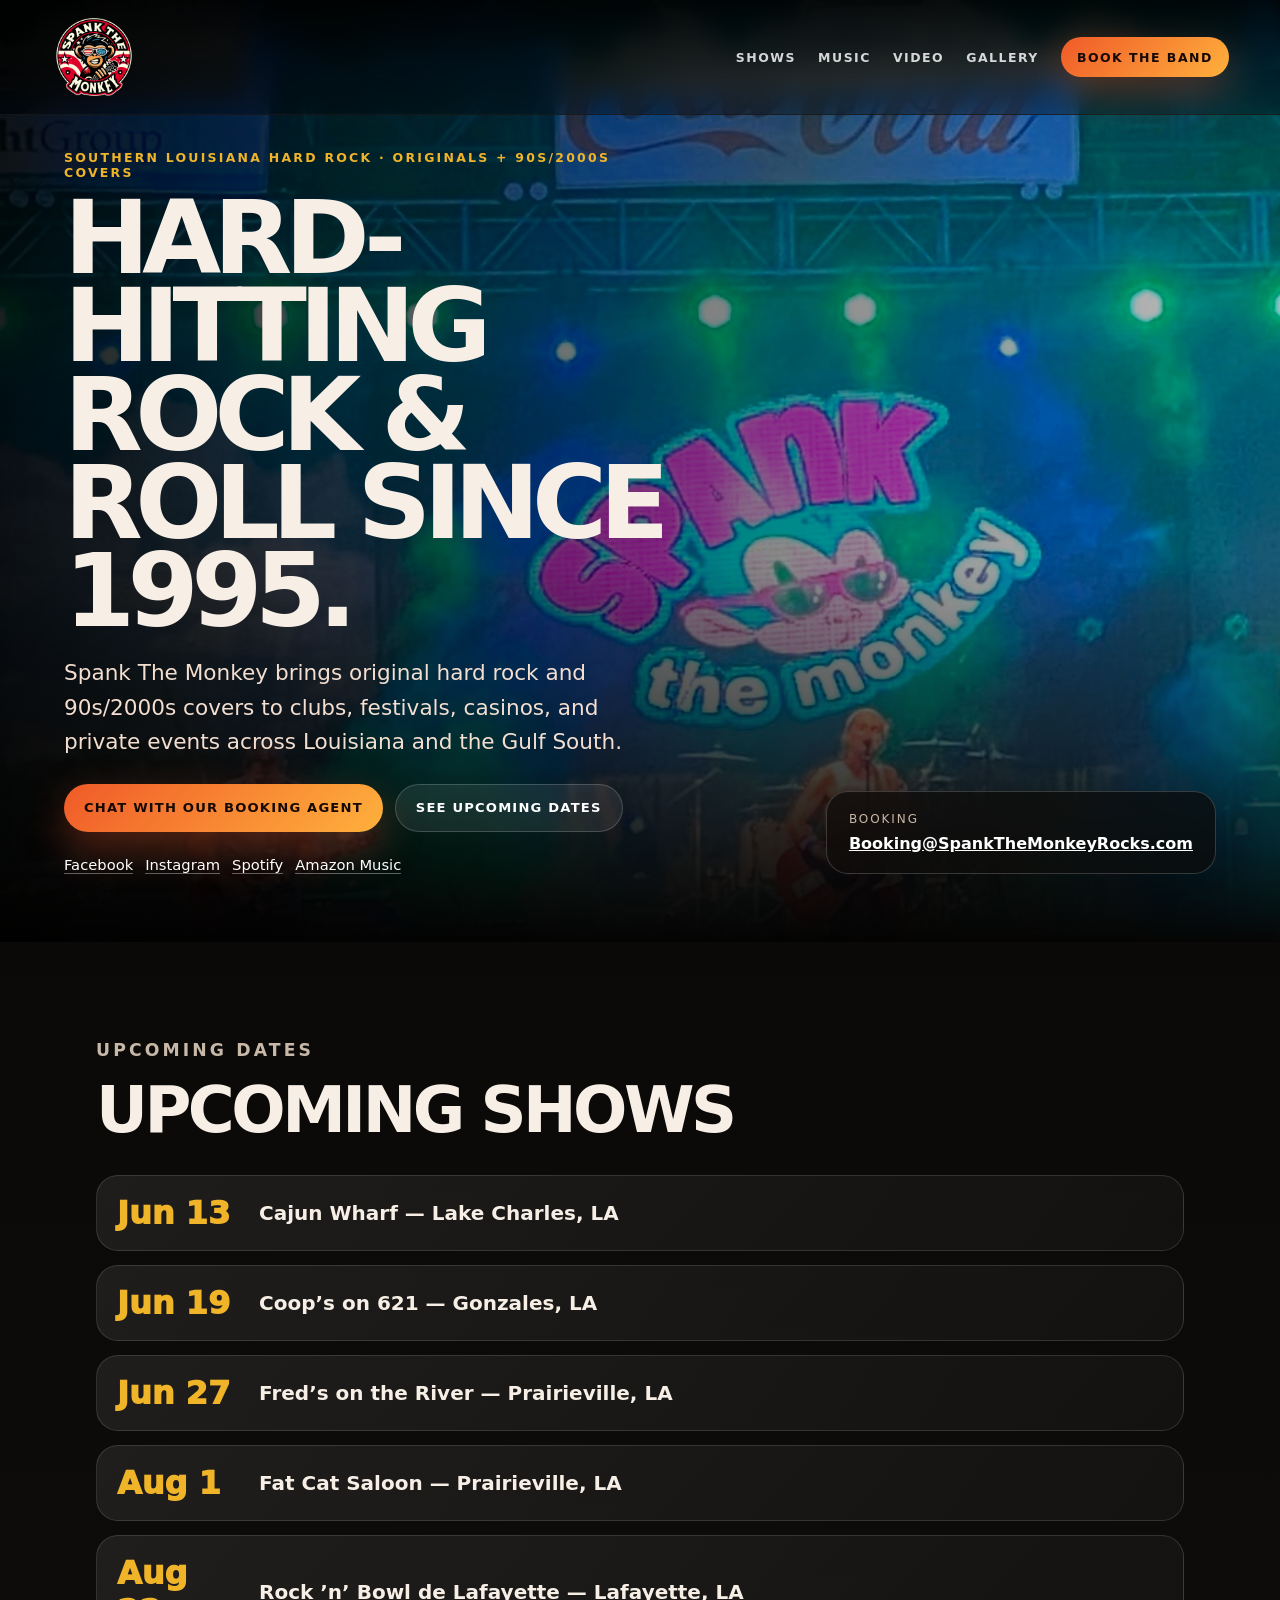
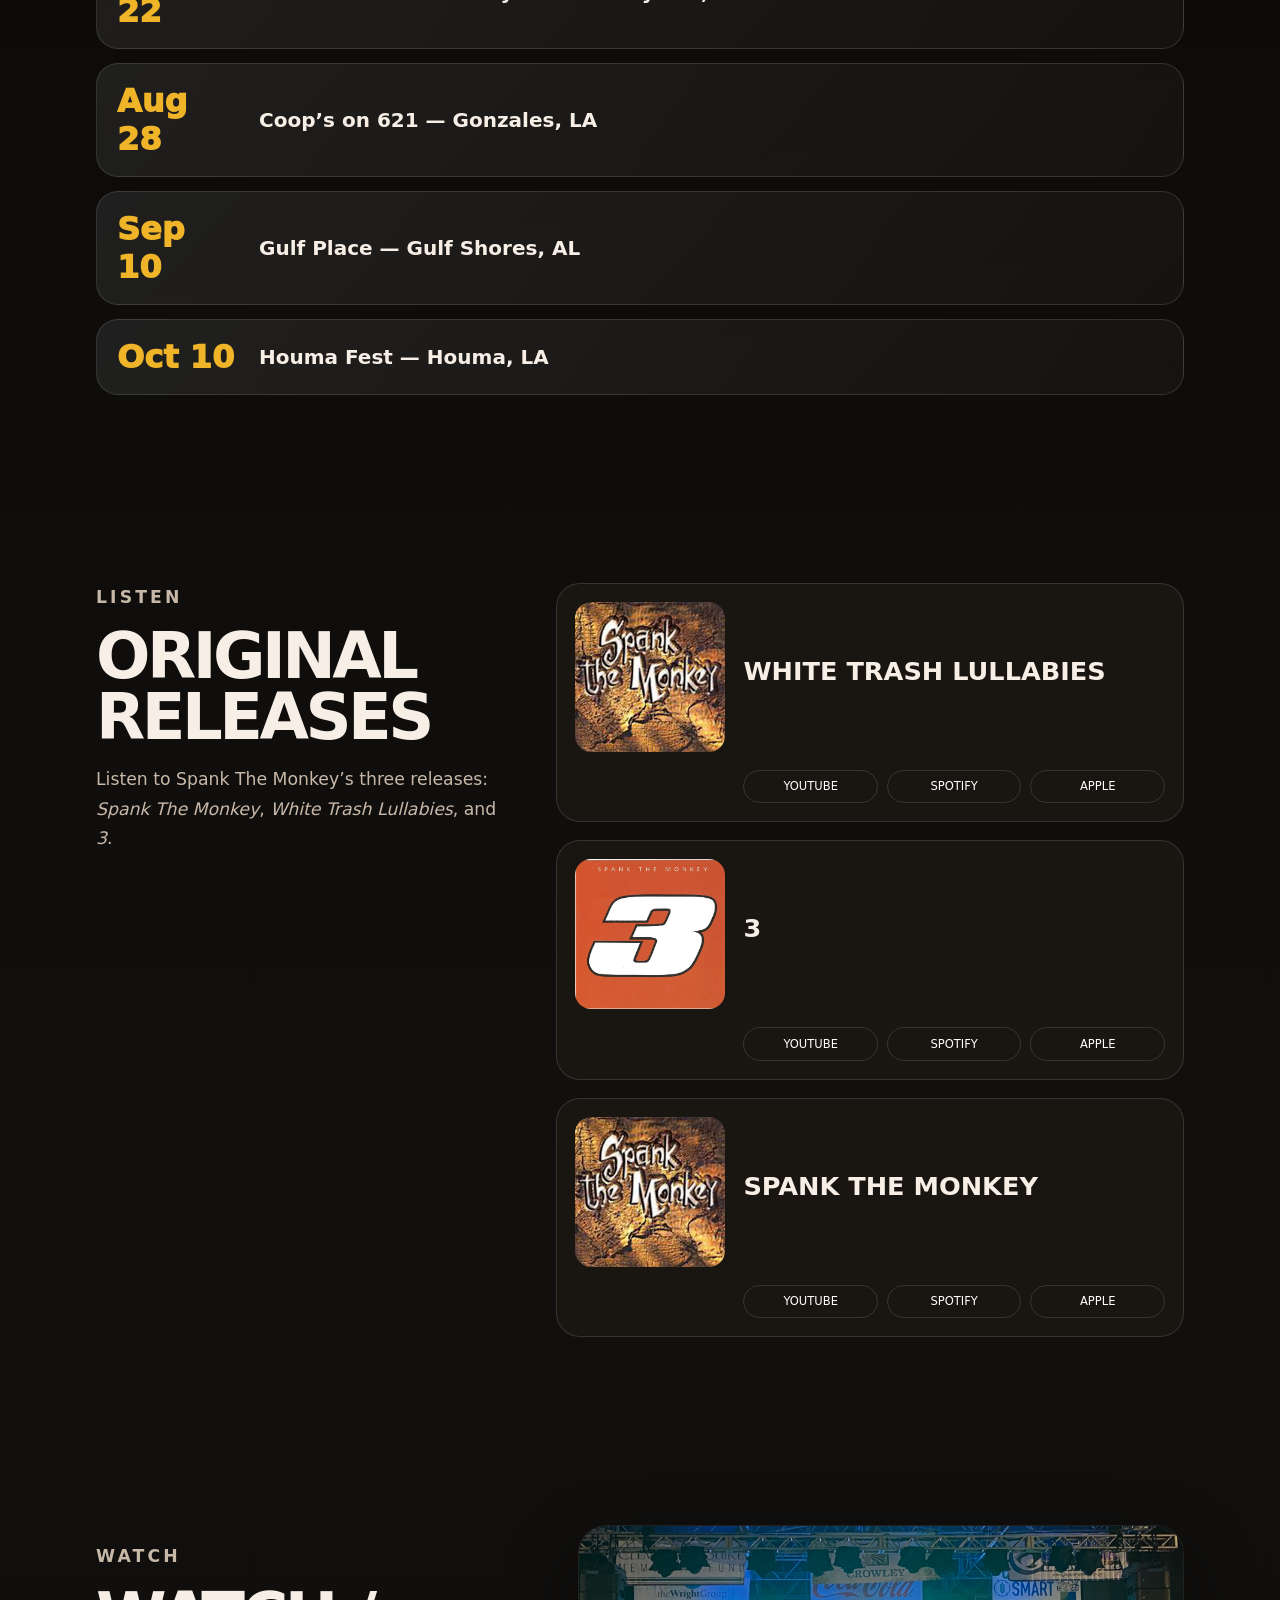
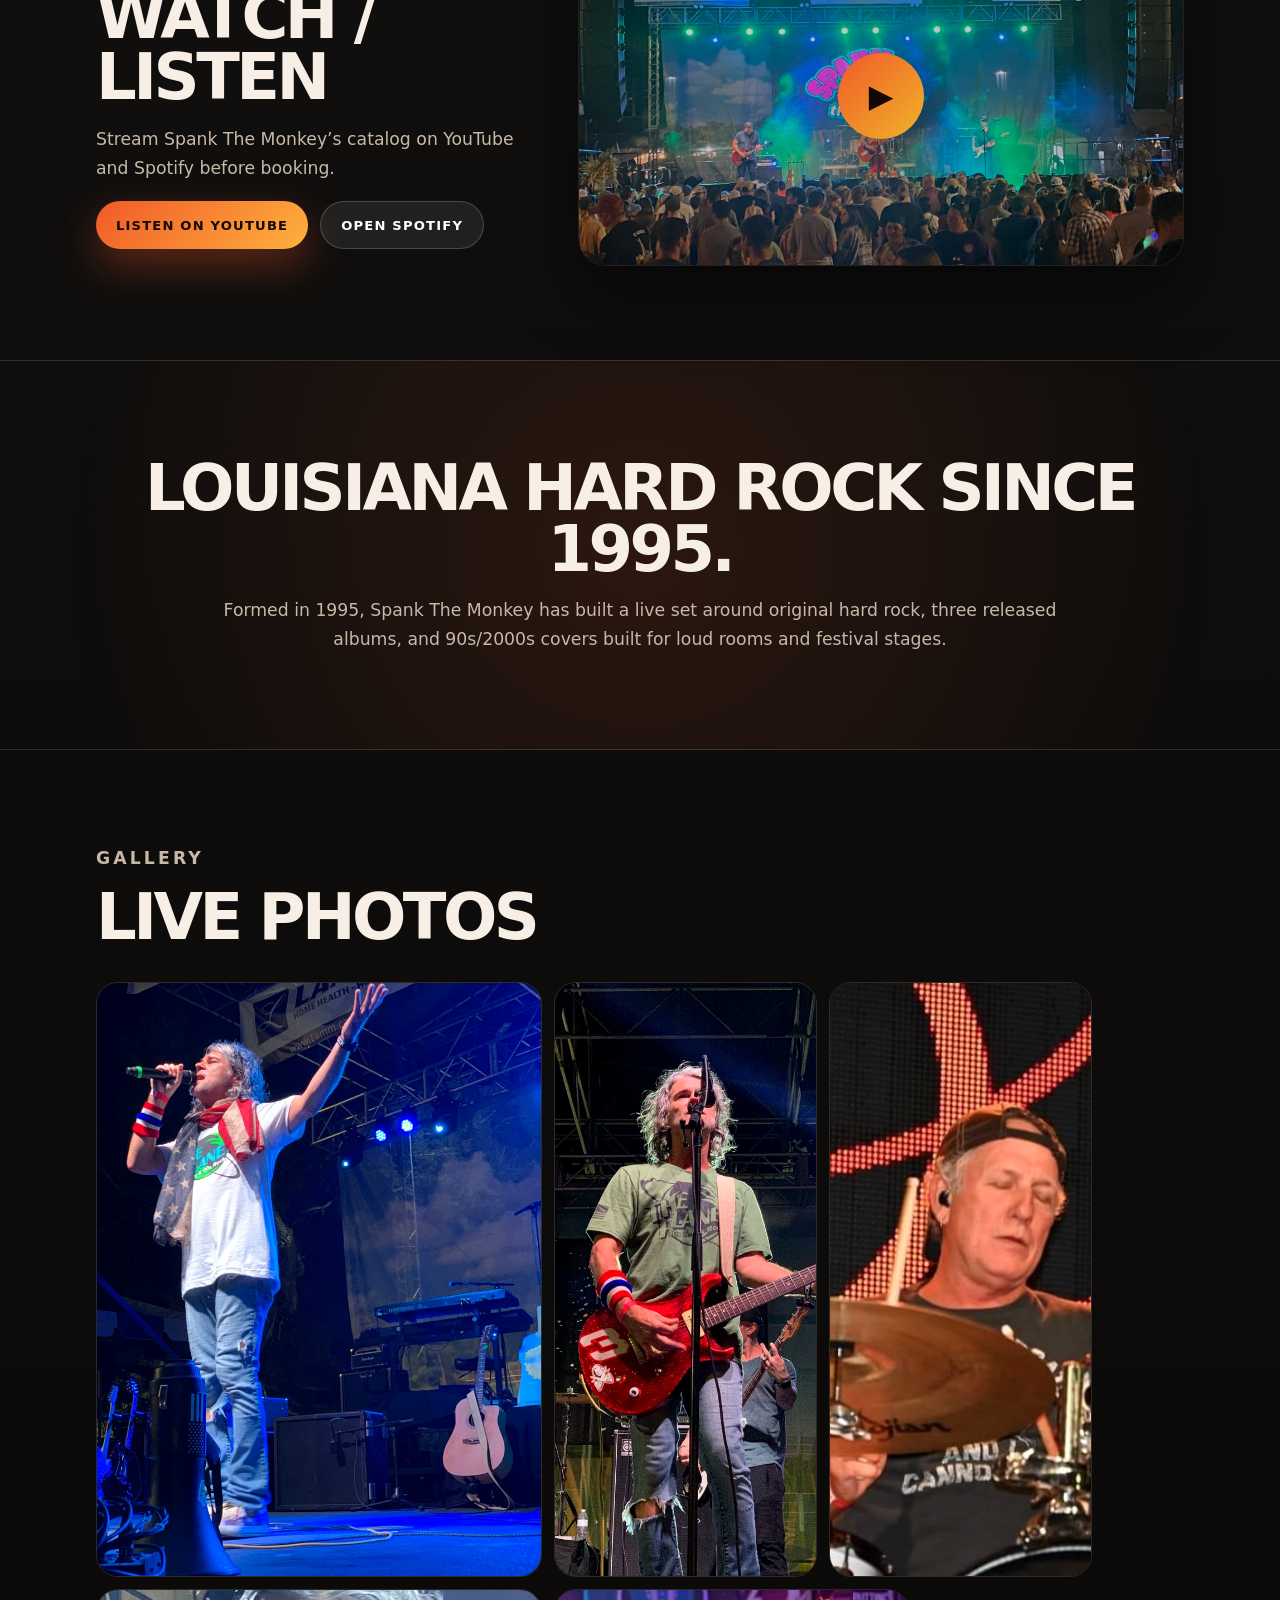
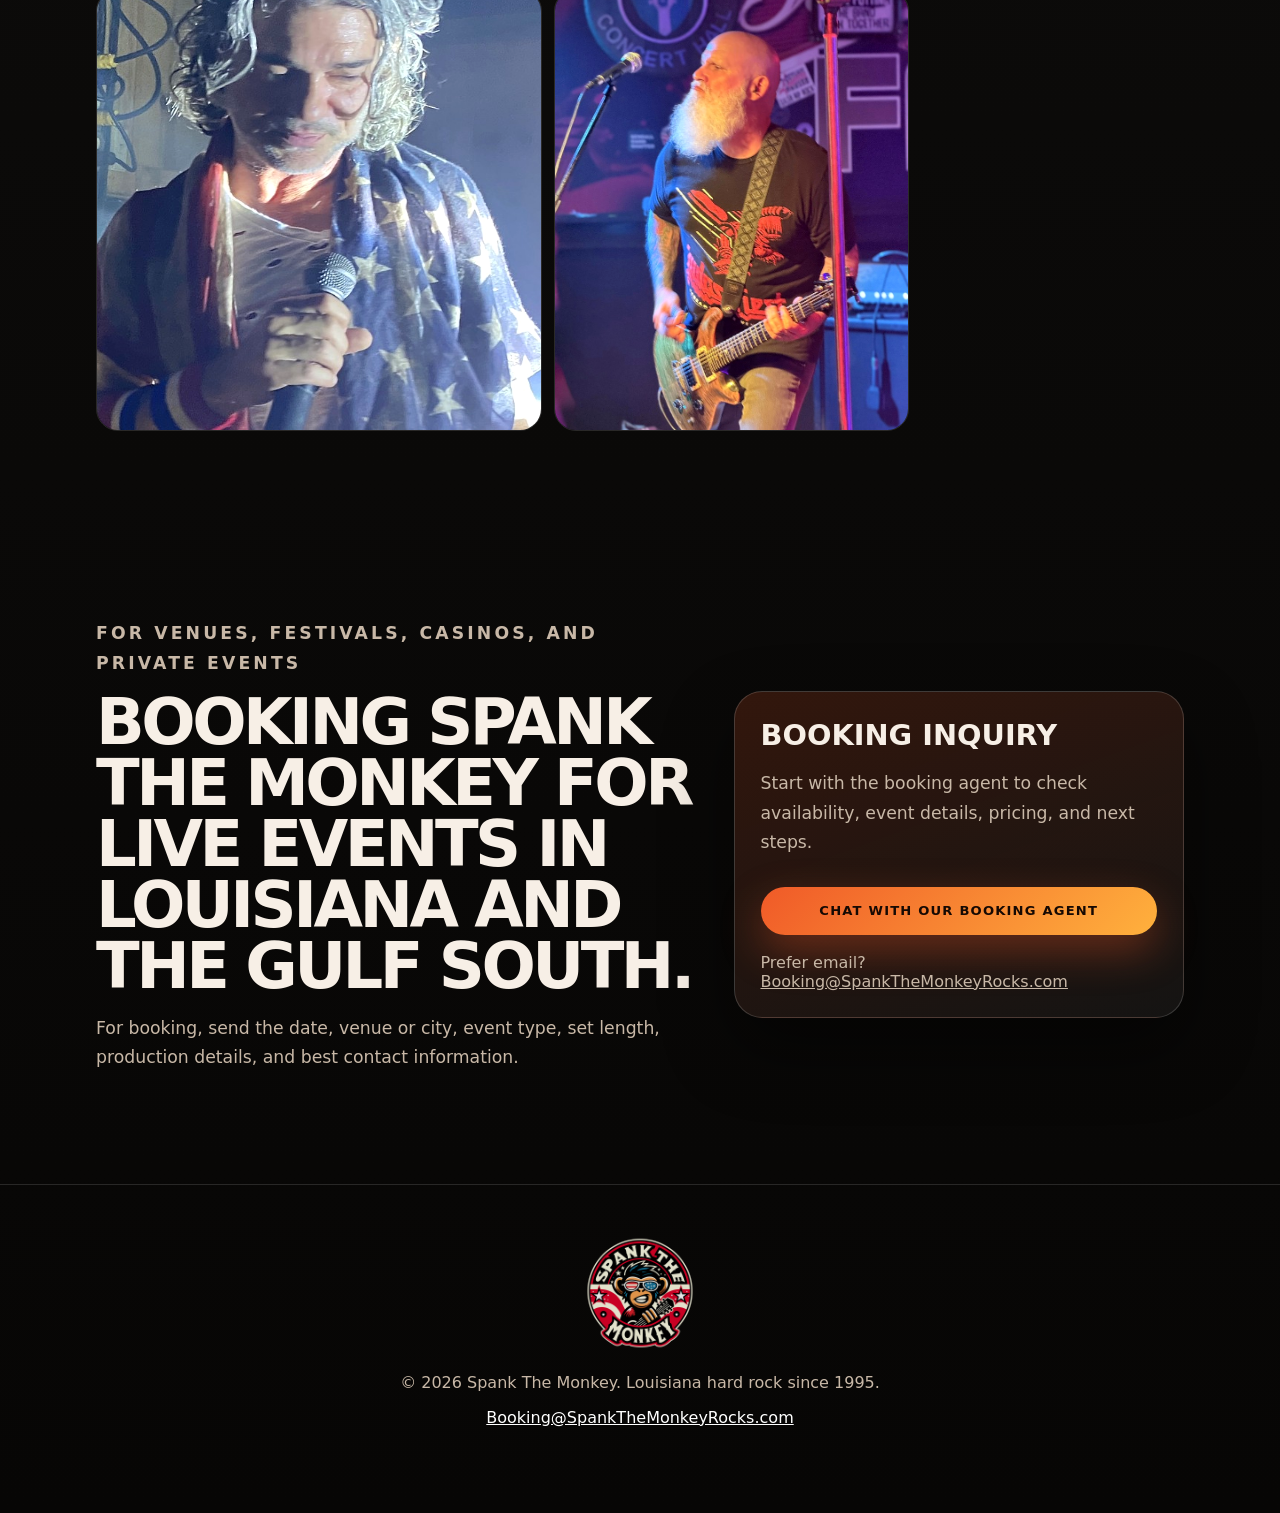
==== commit c0f78caa: "widen homepage hero crop slightly" ====
--- a/hostinger-public_html/index.html
+++ b/hostinger-public_html/index.html
@@ -210,7 +210,7 @@
     ]
   }
   </script>
-  <link rel="stylesheet" href="styles.css?v=39f8e3f7d983" />
+  <link rel="stylesheet" href="styles.css?v=690d7635c8e5" />
 </head>
 <body>
   <a class="skip-link" href="#main">Skip to content</a>
--- a/hostinger-public_html/styles.css
+++ b/hostinger-public_html/styles.css
@@ -1,4 +1,4 @@
-:root{--bg:#080706;--bg2:#12100e;--card:#191511;--line:rgba(255,255,255,.13);--text:#f7efe6;--muted:#c8b8a7;--accent:#f05a28;--gold:#f0b429;--green:#7dd45a;--max:1160px;--shadow:0 30px 70px rgba(0,0,0,.48)}*{box-sizing:border-box}html{scroll-behavior:smooth}body{margin:0;background:radial-gradient(circle at 20% 0%,rgba(240,90,40,.18),transparent 32rem),linear-gradient(180deg,#070605 0%,#11100f 45%,#070605 100%);color:var(--text);font-family:Inter,ui-sans-serif,system-ui,-apple-system,BlinkMacSystemFont,"Segoe UI",sans-serif}body:before{content:"";position:fixed;inset:0;pointer-events:none;background-image:linear-gradient(rgba(255,255,255,.025) 1px,transparent 1px),linear-gradient(90deg,rgba(255,255,255,.02) 1px,transparent 1px);background-size:48px 48px;mask-image:linear-gradient(to bottom,rgba(0,0,0,.9),transparent 70%)}a{color:inherit}.skip-link{position:absolute;left:-999px;top:1rem;background:#fff;color:#000;padding:.7rem 1rem;z-index:20}.skip-link:focus{left:1rem}.site-header{position:fixed;z-index:10;top:0;left:0;right:0;display:flex;align-items:center;justify-content:space-between;padding:14px clamp(18px,4vw,52px);background:linear-gradient(180deg,rgba(0,0,0,.86),rgba(0,0,0,.32));backdrop-filter:blur(12px);border-bottom:1px solid rgba(255,255,255,.08)}.brand img{width:86px;height:auto;display:block}.nav{display:flex;align-items:center;gap:22px;text-transform:uppercase;font-size:.78rem;letter-spacing:.12em;font-weight:800}.nav a{text-decoration:none;color:rgba(255,255,255,.82)}.nav a:hover{color:#fff}.nav-cta{border:0;padding:.78rem 1rem;border-radius:999px;background:linear-gradient(135deg,var(--accent),#ffb13d);color:#160903!important;box-shadow:0 16px 40px rgba(240,90,40,.35)}.nav-cta:hover{color:#160903!important;box-shadow:0 18px 46px rgba(240,90,40,.5);filter:saturate(1.06) brightness(1.04)}.nav-toggle{display:none;background:none;border:1px solid var(--line);color:white;border-radius:10px;padding:.5rem .65rem}.hero{min-height:100vh;position:relative;display:grid;align-items:end;padding:150px clamp(20px,5vw,70px) 68px;overflow:hidden}.hero-bg,.hero-scrim{position:absolute;inset:0}.hero-bg{background-image:url('assets/hero-stage-logo-singer.jpg?v=e85f919dde2d');background-size:cover;background-position:43% 55%;transform:scale(1.01);filter:saturate(1.08) contrast(1.06)}.hero-scrim{background:linear-gradient(90deg,rgba(0,0,0,.88) 0%,rgba(0,0,0,.55) 45%,rgba(0,0,0,.25) 100%),linear-gradient(0deg,rgba(8,7,6,1) 0%,rgba(8,7,6,0) 40%)}.hero-content{position:relative;max-width:830px;z-index:1}.eyebrow{margin:0 0 .9rem;color:var(--gold);font-size:.78rem;text-transform:uppercase;letter-spacing:.18em;font-weight:900}.hero h1{font-size:clamp(3.2rem,9vw,8.8rem);line-height:.86;margin:0 0 1.2rem;text-transform:uppercase;letter-spacing:-.075em;text-wrap:balance}.hero-copy{font-size:clamp(1.05rem,2vw,1.35rem);line-height:1.6;color:#f3ded0;max-width:720px}.hero-actions,.social-row{display:flex;flex-wrap:wrap;gap:12px;margin-top:24px}.button{display:inline-flex;align-items:center;justify-content:center;min-height:48px;padding:0 20px;border-radius:999px;text-decoration:none;font-weight:900;text-transform:uppercase;letter-spacing:.09em;font-size:.82rem;border:1px solid rgba(255,255,255,.18)}.primary{background:linear-gradient(135deg,var(--accent),#ffb13d);color:#160903;border:0;box-shadow:0 16px 40px rgba(240,90,40,.35)}.ghost{background:rgba(255,255,255,.08);color:#fff}.social-row a{color:#fff;text-decoration:none;border-bottom:1px solid rgba(255,255,255,.35);font-size:.92rem}.hero-card{position:absolute;right:clamp(20px,5vw,70px);bottom:68px;z-index:1;background:rgba(12,10,9,.72);border:1px solid rgba(255,255,255,.18);box-shadow:var(--shadow);backdrop-filter:blur(18px);padding:20px 22px;border-radius:22px}.card-label{display:block;color:var(--muted);font-size:.75rem;text-transform:uppercase;letter-spacing:.16em;margin-bottom:.5rem}.hero-card a{color:#fff;font-weight:900}.section{max-width:var(--max);margin:0 auto;padding:94px clamp(20px,4vw,36px)}.section-heading{max-width:760px;margin-bottom:34px}.section-heading h2,.split h2,.video h2,.about h2,.epk h2{font-size:clamp(2.2rem,5vw,4.6rem);line-height:.95;margin:.2rem 0 1rem;text-transform:uppercase;letter-spacing:-.055em}.section-heading p,.split p,.video p,.about p,.epk p{color:var(--muted);font-size:1.08rem;line-height:1.7}.show-list{display:grid;gap:14px}.show-card{display:grid;grid-template-columns:120px 1fr auto;gap:22px;align-items:center;background:linear-gradient(135deg,rgba(255,255,255,.08),rgba(255,255,255,.03));border:1px solid var(--line);border-radius:22px;padding:18px 20px}.show-date{font-weight:1000;font-size:2rem;color:var(--gold)}.show-card h3{margin:0;font-size:1.25rem}.show-card p{margin:.25rem 0 0;color:var(--muted)}.show-card a{font-size:.75rem;text-transform:uppercase;letter-spacing:.12em;text-decoration:none;border:1px solid var(--line);border-radius:999px;padding:.72rem 1rem}.split{display:grid;grid-template-columns:.8fr 1.2fr;gap:42px;align-items:start}.sticky-heading{position:sticky;top:110px}.album-grid{display:grid;gap:18px}.album-card{display:grid;grid-template-columns:150px 1fr;gap:18px;align-items:center;background:var(--card);border:1px solid var(--line);border-radius:24px;padding:18px}.album-card img{width:150px;aspect-ratio:1;object-fit:cover;border-radius:16px}.album-card h3{font-size:1.6rem;margin:0 0 12px;text-transform:uppercase}.platforms{grid-column:2;display:grid;grid-template-columns:repeat(3,minmax(74px,1fr));gap:9px}.platforms a{font-size:.72rem;text-transform:uppercase;text-decoration:none;border:1px solid var(--line);padding:.55rem .6rem;border-radius:999px;color:#fff;text-align:center;white-space:nowrap}.video{display:grid;grid-template-columns:.85fr 1.15fr;gap:34px;align-items:center}.video-poster{position:relative;display:block;aspect-ratio:16/9;border:1px solid var(--line);border-radius:28px;overflow:hidden;box-shadow:var(--shadow);background:#000;text-decoration:none}.video-poster img{width:100%;height:100%;object-fit:cover;filter:saturate(1.08) contrast(1.05) brightness(.78)}.play-button{position:absolute;left:50%;top:50%;transform:translate(-50%,-50%);width:86px;height:86px;border-radius:999px;display:grid;place-items:center;background:linear-gradient(135deg,var(--accent),var(--gold));color:#140805;font-size:2rem;box-shadow:0 20px 50px rgba(0,0,0,.45)}.compact-actions{margin-top:18px}.about{position:relative;text-align:center;border-block:1px solid var(--line);max-width:100%;padding-inline:max(20px,calc((100% - var(--max))/2));background:radial-gradient(circle at center,rgba(240,90,40,.13),transparent 36rem)}.about p{max-width:850px;margin:0 auto}.quote-mark{font-size:8rem;color:rgba(240,90,40,.38);height:66px;line-height:1}.photo-grid{display:grid;grid-template-columns:repeat(12,1fr);gap:12px}.photo-grid img{width:100%;height:100%;min-height:250px;object-fit:cover;border-radius:22px;border:1px solid var(--line);filter:saturate(1.05) contrast(1.03)}.photo-grid img:nth-child(1),.photo-grid img:nth-child(4){grid-column:span 5}.photo-grid img:nth-child(2),.photo-grid img:nth-child(3){grid-column:span 3}.photo-grid img:nth-child(5){grid-column:span 4}.photo-grid img:nth-child(6){grid-column:span 5}.epk{display:grid;grid-template-columns:1.15fr .85fr;gap:28px;align-items:center}.booking-panel{background:linear-gradient(160deg,rgba(240,90,40,.18),rgba(255,255,255,.05));border:1px solid rgba(255,255,255,.16);border-radius:28px;padding:26px;box-shadow:var(--shadow)}.booking-panel h3{font-size:1.8rem;margin:0 0 .75rem;text-transform:uppercase}.full{width:100%;margin:12px 0 18px}.booking-panel span{color:var(--muted);overflow-wrap:anywhere}.site-footer{text-align:center;padding:48px 20px 70px;border-top:1px solid var(--line);color:var(--muted)}.site-footer img{width:120px;opacity:.9}.site-footer a{color:#fff}@media (max-width:850px){.nav-toggle{display:block}.nav{position:absolute;top:100%;right:16px;left:16px;display:none;flex-direction:column;align-items:stretch;background:rgba(8,7,6,.96);border:1px solid var(--line);border-radius:20px;padding:18px}.nav.is-open{display:flex}.hero{padding-top:130px}.hero-card{position:relative;right:auto;bottom:auto;margin-top:28px;width:min(100%,420px)}.show-card,.split,.video,.epk{grid-template-columns:1fr}.sticky-heading{position:static}.album-card{grid-template-columns:110px 1fr}.album-card img{width:110px}.photo-grid{grid-template-columns:1fr 1fr}.photo-grid img,.photo-grid img:nth-child(n){grid-column:span 1;min-height:210px}.hero h1{font-size:clamp(3.1rem,17vw,5.5rem)}}@media (max-width:560px){.site-header{padding:10px 16px}.brand img{width:70px}.show-card{grid-template-columns:1fr;gap:10px}.photo-grid{grid-template-columns:1fr}.album-card{grid-template-columns:1fr}.album-card img{width:100%}.platforms{grid-column:1;grid-template-columns:repeat(3,minmax(0,1fr))}.hero-actions .button{width:100%}}
+:root{--bg:#080706;--bg2:#12100e;--card:#191511;--line:rgba(255,255,255,.13);--text:#f7efe6;--muted:#c8b8a7;--accent:#f05a28;--gold:#f0b429;--green:#7dd45a;--max:1160px;--shadow:0 30px 70px rgba(0,0,0,.48)}*{box-sizing:border-box}html{scroll-behavior:smooth}body{margin:0;background:radial-gradient(circle at 20% 0%,rgba(240,90,40,.18),transparent 32rem),linear-gradient(180deg,#070605 0%,#11100f 45%,#070605 100%);color:var(--text);font-family:Inter,ui-sans-serif,system-ui,-apple-system,BlinkMacSystemFont,"Segoe UI",sans-serif}body:before{content:"";position:fixed;inset:0;pointer-events:none;background-image:linear-gradient(rgba(255,255,255,.025) 1px,transparent 1px),linear-gradient(90deg,rgba(255,255,255,.02) 1px,transparent 1px);background-size:48px 48px;mask-image:linear-gradient(to bottom,rgba(0,0,0,.9),transparent 70%)}a{color:inherit}.skip-link{position:absolute;left:-999px;top:1rem;background:#fff;color:#000;padding:.7rem 1rem;z-index:20}.skip-link:focus{left:1rem}.site-header{position:fixed;z-index:10;top:0;left:0;right:0;display:flex;align-items:center;justify-content:space-between;padding:14px clamp(18px,4vw,52px);background:linear-gradient(180deg,rgba(0,0,0,.86),rgba(0,0,0,.32));backdrop-filter:blur(12px);border-bottom:1px solid rgba(255,255,255,.08)}.brand img{width:86px;height:auto;display:block}.nav{display:flex;align-items:center;gap:22px;text-transform:uppercase;font-size:.78rem;letter-spacing:.12em;font-weight:800}.nav a{text-decoration:none;color:rgba(255,255,255,.82)}.nav a:hover{color:#fff}.nav-cta{border:0;padding:.78rem 1rem;border-radius:999px;background:linear-gradient(135deg,var(--accent),#ffb13d);color:#160903!important;box-shadow:0 16px 40px rgba(240,90,40,.35)}.nav-cta:hover{color:#160903!important;box-shadow:0 18px 46px rgba(240,90,40,.5);filter:saturate(1.06) brightness(1.04)}.nav-toggle{display:none;background:none;border:1px solid var(--line);color:white;border-radius:10px;padding:.5rem .65rem}.hero{min-height:100vh;position:relative;display:grid;align-items:end;padding:150px clamp(20px,5vw,70px) 68px;overflow:hidden}.hero-bg,.hero-scrim{position:absolute;inset:0}.hero-bg{background-image:url('assets/hero-stage-logo-singer.jpg?v=990da24b5ec8');background-size:cover;background-position:43% 55%;transform:scale(1.01);filter:saturate(1.08) contrast(1.06)}.hero-scrim{background:linear-gradient(90deg,rgba(0,0,0,.88) 0%,rgba(0,0,0,.55) 45%,rgba(0,0,0,.25) 100%),linear-gradient(0deg,rgba(8,7,6,1) 0%,rgba(8,7,6,0) 40%)}.hero-content{position:relative;max-width:830px;z-index:1}.eyebrow{margin:0 0 .9rem;color:var(--gold);font-size:.78rem;text-transform:uppercase;letter-spacing:.18em;font-weight:900}.hero h1{font-size:clamp(3.2rem,9vw,8.8rem);line-height:.86;margin:0 0 1.2rem;text-transform:uppercase;letter-spacing:-.075em;text-wrap:balance}.hero-copy{font-size:clamp(1.05rem,2vw,1.35rem);line-height:1.6;color:#f3ded0;max-width:720px}.hero-actions,.social-row{display:flex;flex-wrap:wrap;gap:12px;margin-top:24px}.button{display:inline-flex;align-items:center;justify-content:center;min-height:48px;padding:0 20px;border-radius:999px;text-decoration:none;font-weight:900;text-transform:uppercase;letter-spacing:.09em;font-size:.82rem;border:1px solid rgba(255,255,255,.18)}.primary{background:linear-gradient(135deg,var(--accent),#ffb13d);color:#160903;border:0;box-shadow:0 16px 40px rgba(240,90,40,.35)}.ghost{background:rgba(255,255,255,.08);color:#fff}.social-row a{color:#fff;text-decoration:none;border-bottom:1px solid rgba(255,255,255,.35);font-size:.92rem}.hero-card{position:absolute;right:clamp(20px,5vw,70px);bottom:68px;z-index:1;background:rgba(12,10,9,.72);border:1px solid rgba(255,255,255,.18);box-shadow:var(--shadow);backdrop-filter:blur(18px);padding:20px 22px;border-radius:22px}.card-label{display:block;color:var(--muted);font-size:.75rem;text-transform:uppercase;letter-spacing:.16em;margin-bottom:.5rem}.hero-card a{color:#fff;font-weight:900}.section{max-width:var(--max);margin:0 auto;padding:94px clamp(20px,4vw,36px)}.section-heading{max-width:760px;margin-bottom:34px}.section-heading h2,.split h2,.video h2,.about h2,.epk h2{font-size:clamp(2.2rem,5vw,4.6rem);line-height:.95;margin:.2rem 0 1rem;text-transform:uppercase;letter-spacing:-.055em}.section-heading p,.split p,.video p,.about p,.epk p{color:var(--muted);font-size:1.08rem;line-height:1.7}.show-list{display:grid;gap:14px}.show-card{display:grid;grid-template-columns:120px 1fr auto;gap:22px;align-items:center;background:linear-gradient(135deg,rgba(255,255,255,.08),rgba(255,255,255,.03));border:1px solid var(--line);border-radius:22px;padding:18px 20px}.show-date{font-weight:1000;font-size:2rem;color:var(--gold)}.show-card h3{margin:0;font-size:1.25rem}.show-card p{margin:.25rem 0 0;color:var(--muted)}.show-card a{font-size:.75rem;text-transform:uppercase;letter-spacing:.12em;text-decoration:none;border:1px solid var(--line);border-radius:999px;padding:.72rem 1rem}.split{display:grid;grid-template-columns:.8fr 1.2fr;gap:42px;align-items:start}.sticky-heading{position:sticky;top:110px}.album-grid{display:grid;gap:18px}.album-card{display:grid;grid-template-columns:150px 1fr;gap:18px;align-items:center;background:var(--card);border:1px solid var(--line);border-radius:24px;padding:18px}.album-card img{width:150px;aspect-ratio:1;object-fit:cover;border-radius:16px}.album-card h3{font-size:1.6rem;margin:0 0 12px;text-transform:uppercase}.platforms{grid-column:2;display:grid;grid-template-columns:repeat(3,minmax(74px,1fr));gap:9px}.platforms a{font-size:.72rem;text-transform:uppercase;text-decoration:none;border:1px solid var(--line);padding:.55rem .6rem;border-radius:999px;color:#fff;text-align:center;white-space:nowrap}.video{display:grid;grid-template-columns:.85fr 1.15fr;gap:34px;align-items:center}.video-poster{position:relative;display:block;aspect-ratio:16/9;border:1px solid var(--line);border-radius:28px;overflow:hidden;box-shadow:var(--shadow);background:#000;text-decoration:none}.video-poster img{width:100%;height:100%;object-fit:cover;filter:saturate(1.08) contrast(1.05) brightness(.78)}.play-button{position:absolute;left:50%;top:50%;transform:translate(-50%,-50%);width:86px;height:86px;border-radius:999px;display:grid;place-items:center;background:linear-gradient(135deg,var(--accent),var(--gold));color:#140805;font-size:2rem;box-shadow:0 20px 50px rgba(0,0,0,.45)}.compact-actions{margin-top:18px}.about{position:relative;text-align:center;border-block:1px solid var(--line);max-width:100%;padding-inline:max(20px,calc((100% - var(--max))/2));background:radial-gradient(circle at center,rgba(240,90,40,.13),transparent 36rem)}.about p{max-width:850px;margin:0 auto}.quote-mark{font-size:8rem;color:rgba(240,90,40,.38);height:66px;line-height:1}.photo-grid{display:grid;grid-template-columns:repeat(12,1fr);gap:12px}.photo-grid img{width:100%;height:100%;min-height:250px;object-fit:cover;border-radius:22px;border:1px solid var(--line);filter:saturate(1.05) contrast(1.03)}.photo-grid img:nth-child(1),.photo-grid img:nth-child(4){grid-column:span 5}.photo-grid img:nth-child(2),.photo-grid img:nth-child(3){grid-column:span 3}.photo-grid img:nth-child(5){grid-column:span 4}.photo-grid img:nth-child(6){grid-column:span 5}.epk{display:grid;grid-template-columns:1.15fr .85fr;gap:28px;align-items:center}.booking-panel{background:linear-gradient(160deg,rgba(240,90,40,.18),rgba(255,255,255,.05));border:1px solid rgba(255,255,255,.16);border-radius:28px;padding:26px;box-shadow:var(--shadow)}.booking-panel h3{font-size:1.8rem;margin:0 0 .75rem;text-transform:uppercase}.full{width:100%;margin:12px 0 18px}.booking-panel span{color:var(--muted);overflow-wrap:anywhere}.site-footer{text-align:center;padding:48px 20px 70px;border-top:1px solid var(--line);color:var(--muted)}.site-footer img{width:120px;opacity:.9}.site-footer a{color:#fff}@media (max-width:850px){.nav-toggle{display:block}.nav{position:absolute;top:100%;right:16px;left:16px;display:none;flex-direction:column;align-items:stretch;background:rgba(8,7,6,.96);border:1px solid var(--line);border-radius:20px;padding:18px}.nav.is-open{display:flex}.hero{padding-top:130px}.hero-card{position:relative;right:auto;bottom:auto;margin-top:28px;width:min(100%,420px)}.show-card,.split,.video,.epk{grid-template-columns:1fr}.sticky-heading{position:static}.album-card{grid-template-columns:110px 1fr}.album-card img{width:110px}.photo-grid{grid-template-columns:1fr 1fr}.photo-grid img,.photo-grid img:nth-child(n){grid-column:span 1;min-height:210px}.hero h1{font-size:clamp(3.1rem,17vw,5.5rem)}}@media (max-width:560px){.site-header{padding:10px 16px}.brand img{width:70px}.show-card{grid-template-columns:1fr;gap:10px}.photo-grid{grid-template-columns:1fr}.album-card{grid-template-columns:1fr}.album-card img{width:100%}.platforms{grid-column:1;grid-template-columns:repeat(3,minmax(0,1fr))}.hero-actions .button{width:100%}}
 
 
 .booking-agent{display:grid;grid-template-columns:minmax(260px,420px) 1fr;gap:clamp(24px,5vw,56px);align-items:center;background:linear-gradient(135deg,rgba(240,90,40,.18),rgba(0,0,0,.28));border:1px solid var(--line);border-radius:34px;box-shadow:var(--shadow)}.booking-agent-media video{width:100%;display:block;border-radius:26px;border:1px solid rgba(255,255,255,.16);background:#000;box-shadow:0 24px 54px rgba(0,0,0,.4)}.booking-agent-copy h2{margin:.25rem 0 1rem;font-size:clamp(2rem,4vw,3.6rem);line-height:.95}.booking-agent-copy p{color:var(--muted);font-size:1.05rem;line-height:1.7}.booking-facts{display:grid;grid-template-columns:repeat(2,minmax(0,1fr));gap:.7rem;margin:1.2rem 0 1.4rem;padding:0;list-style:none}.booking-facts li{border:1px solid rgba(255,255,255,.12);border-radius:16px;padding:.85rem 1rem;background:rgba(0,0,0,.22);color:#fff;font-weight:800}.agent-widget-shell{min-height:330px;border:1px solid rgba(255,255,255,.14);border-radius:24px;background:rgba(0,0,0,.28);padding:14px;overflow:hidden}.agent-widget-shell elevenlabs-convai{position:relative!important;inset:auto!important;z-index:auto!important;display:block!important;width:100%!important;height:100%!important;min-height:300px!important;overflow:hidden!important;border-radius:18px}.agent-fallback{font-size:.9rem!important;margin:.8rem 0 0}.agent-fallback a{color:var(--gold);font-weight:900}@media (max-width: 860px){.booking-agent{grid-template-columns:1fr}.booking-facts{grid-template-columns:1fr}.agent-widget-shell{min-height:380px}}
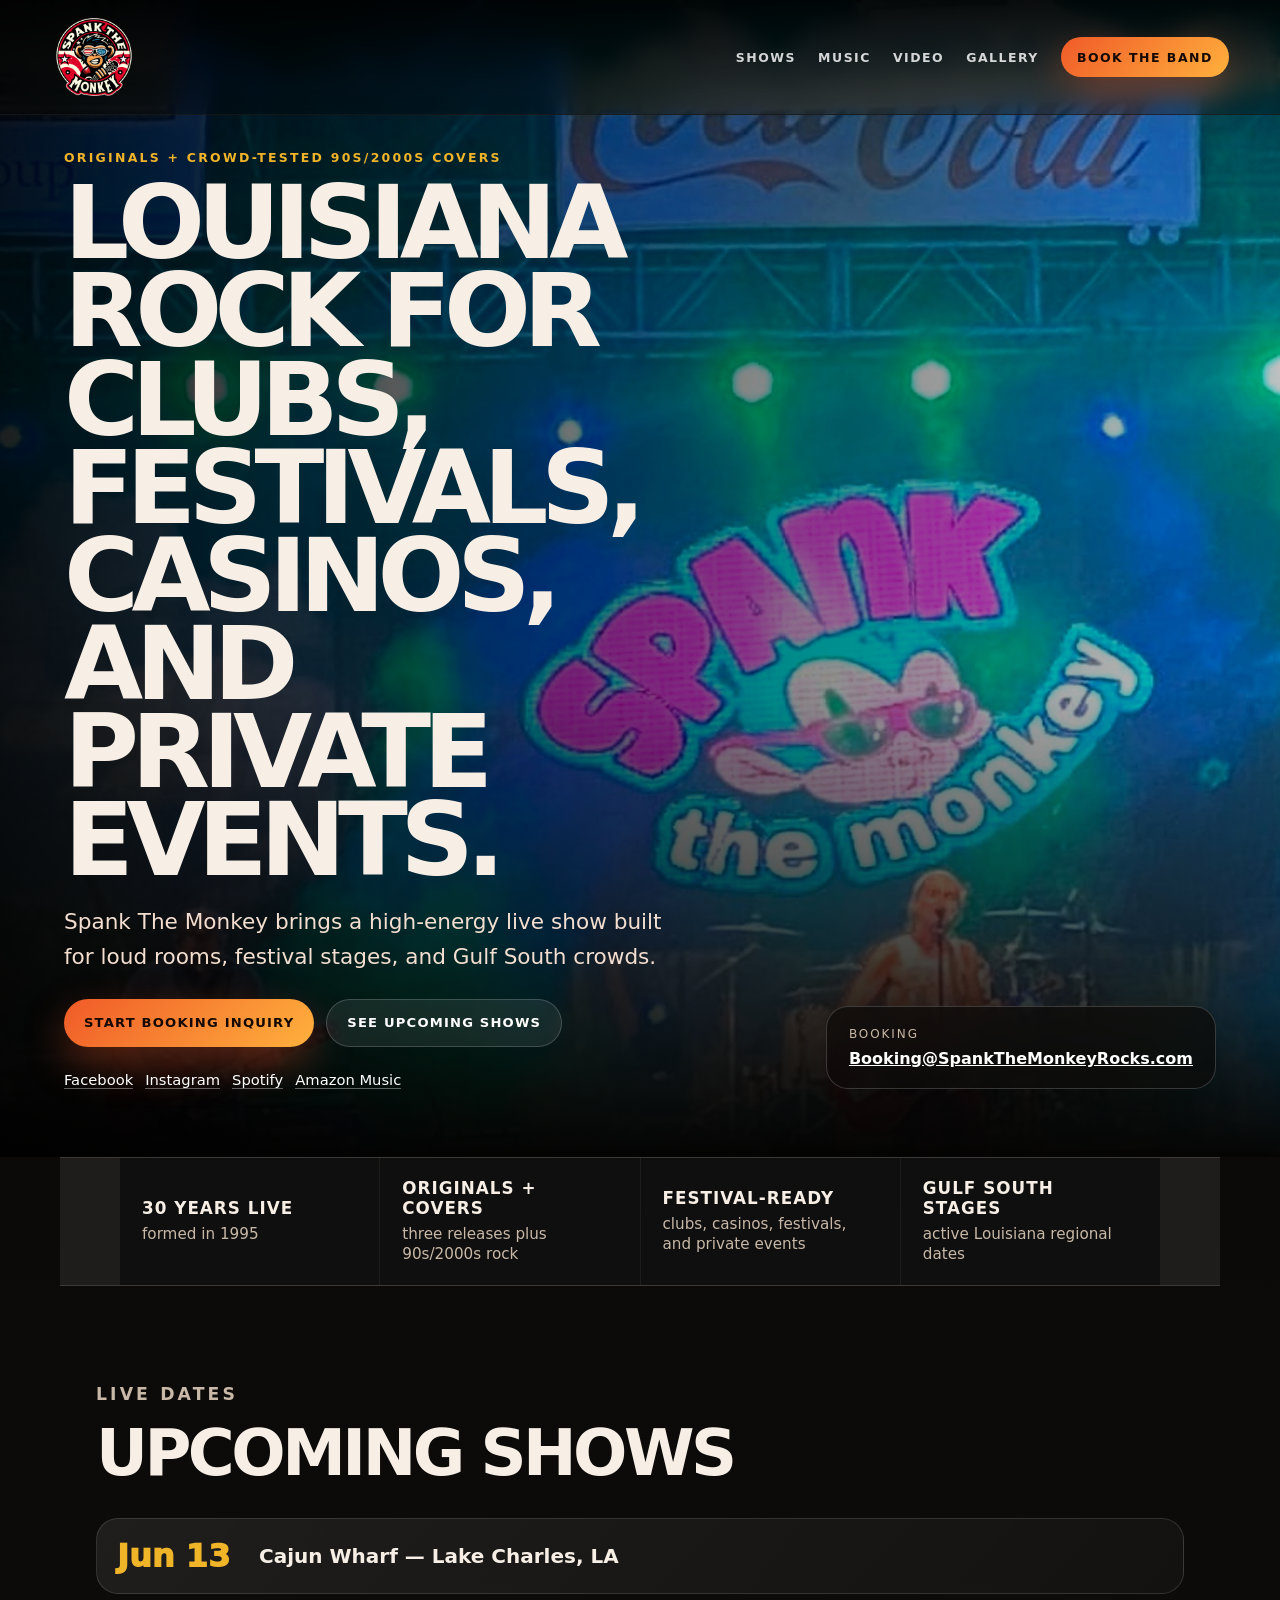
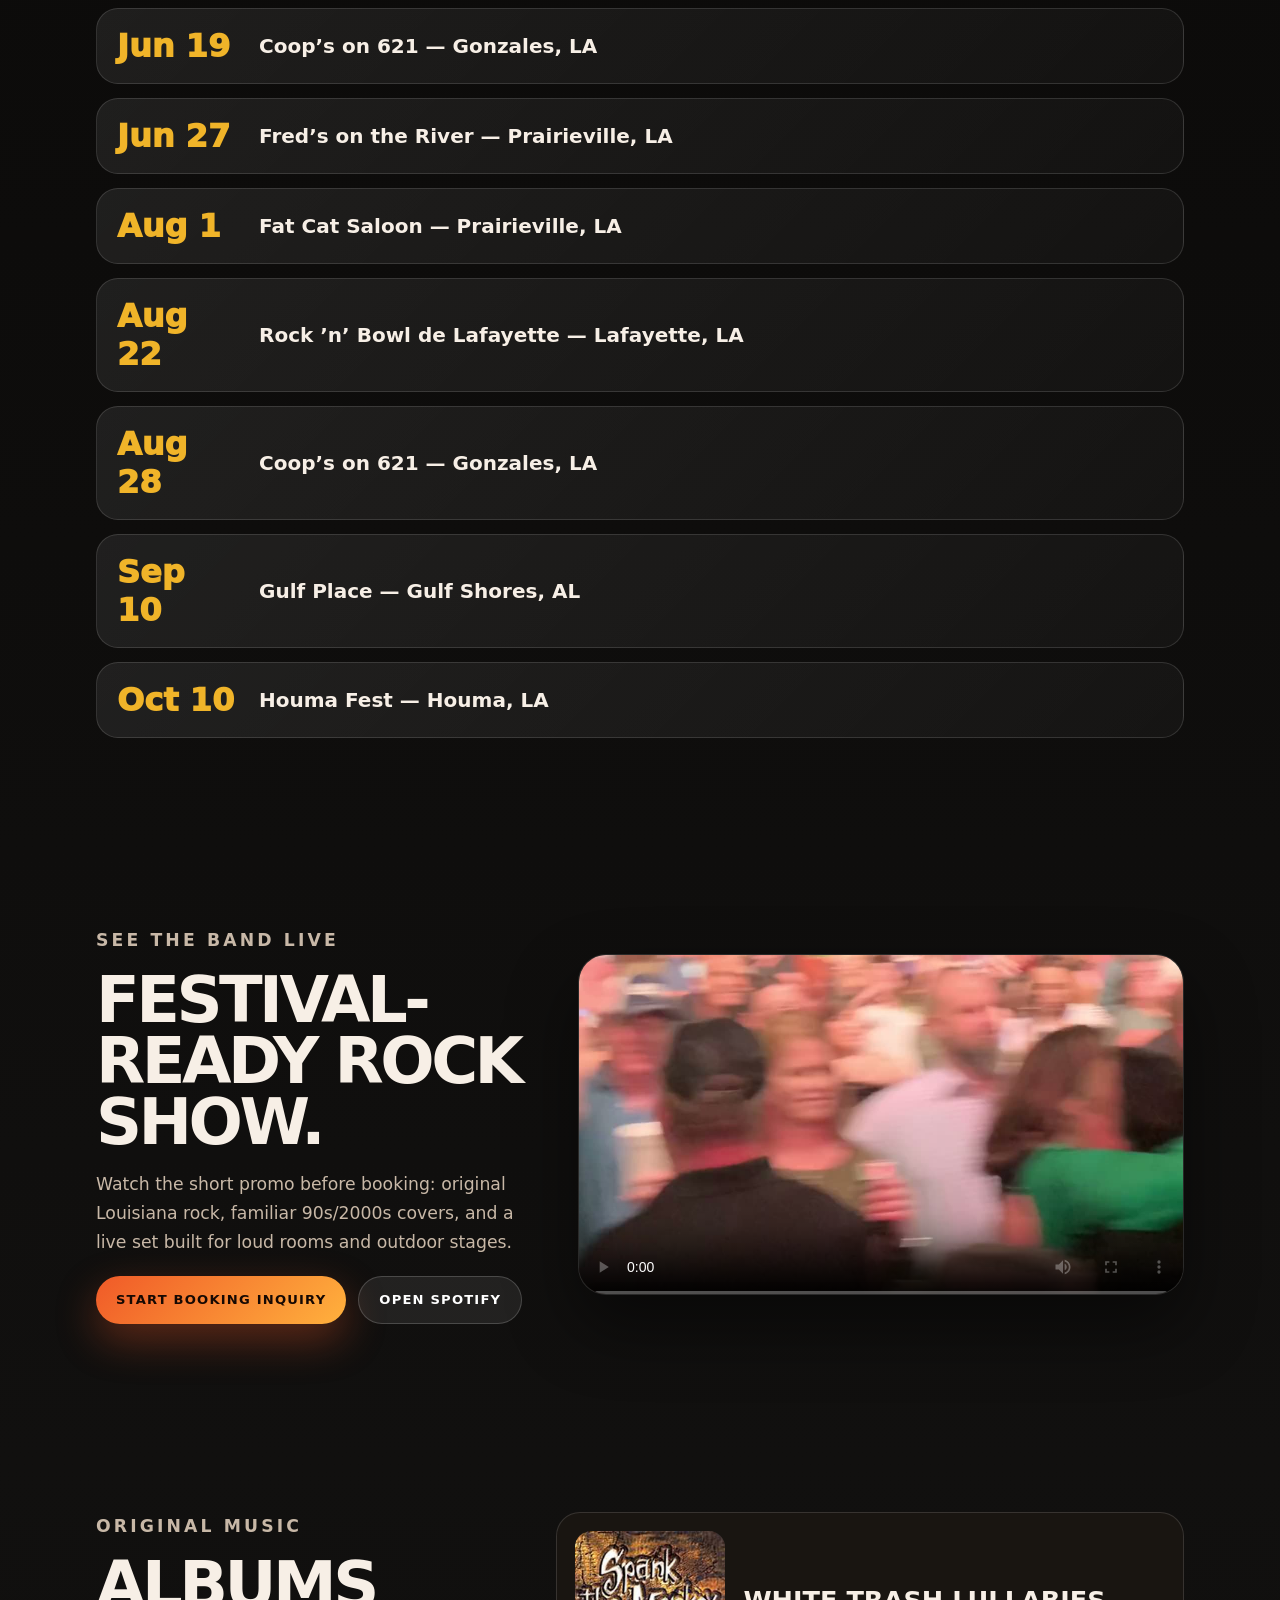
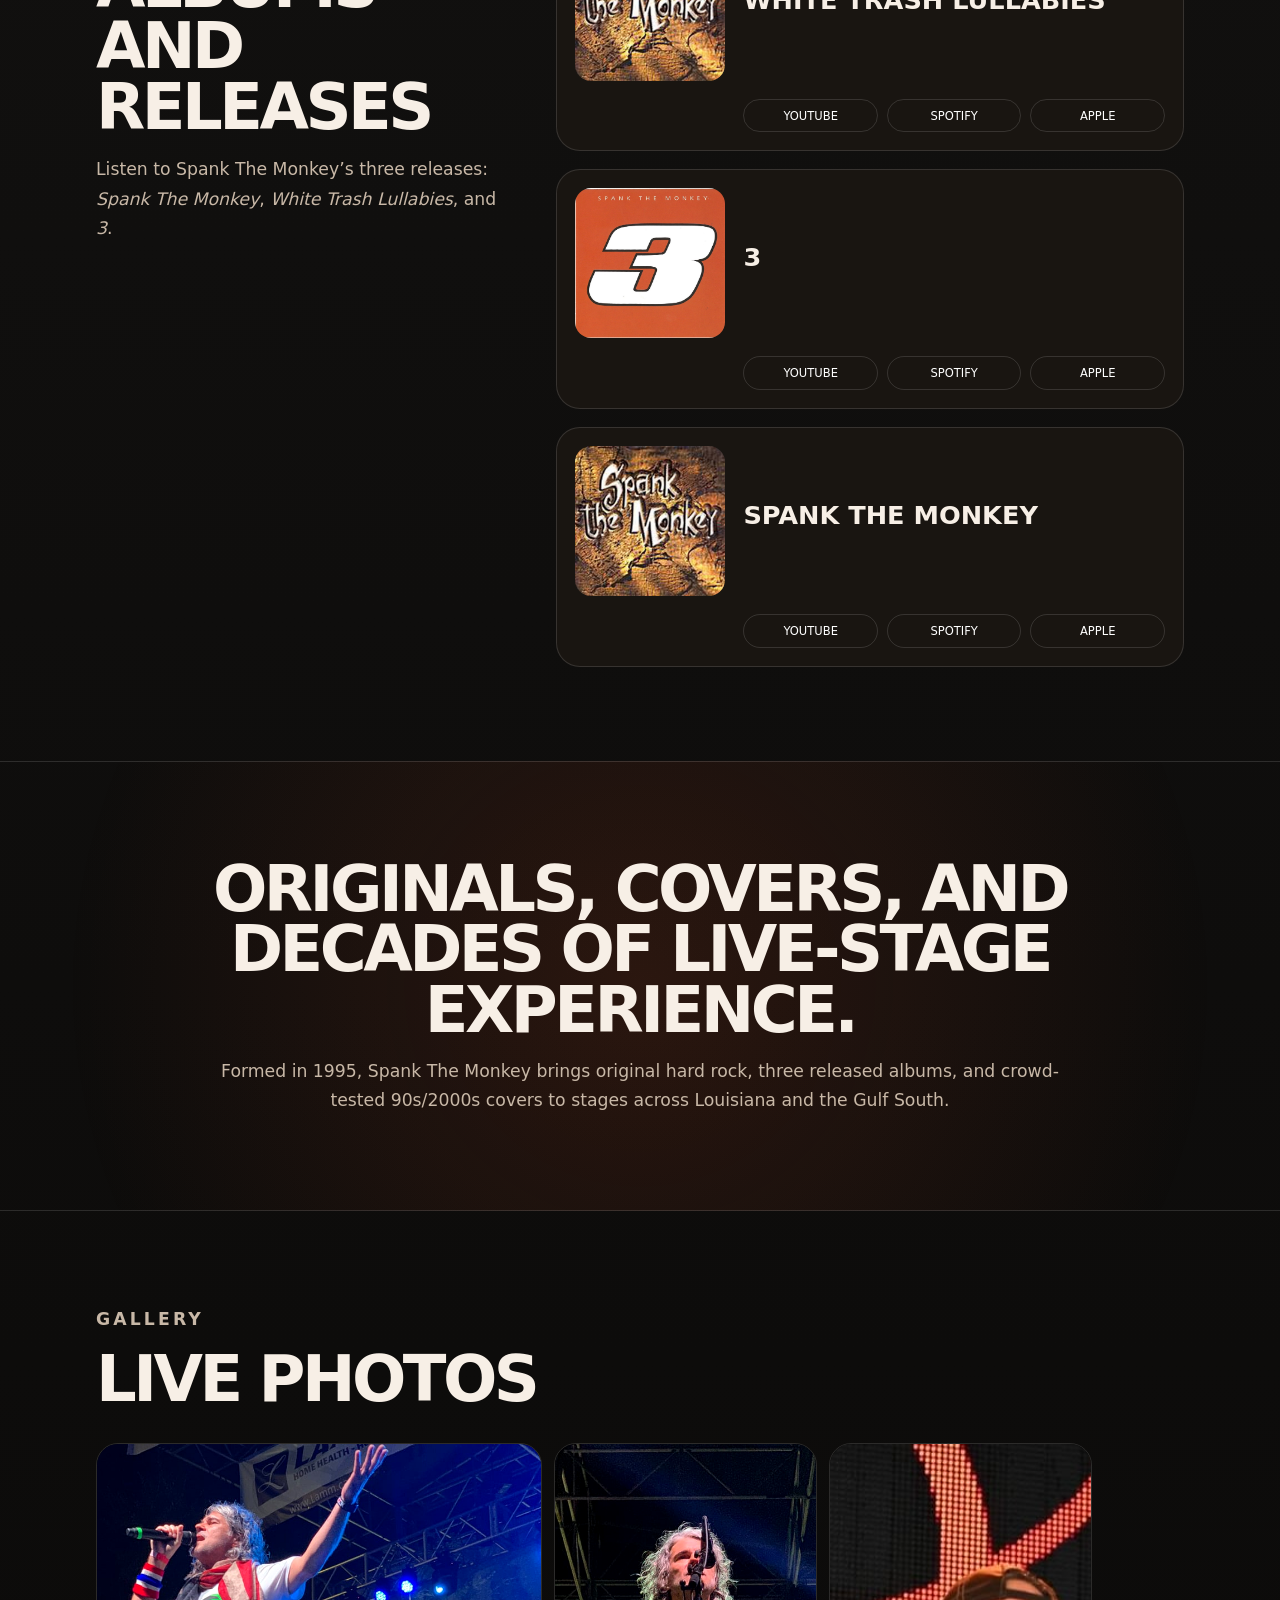
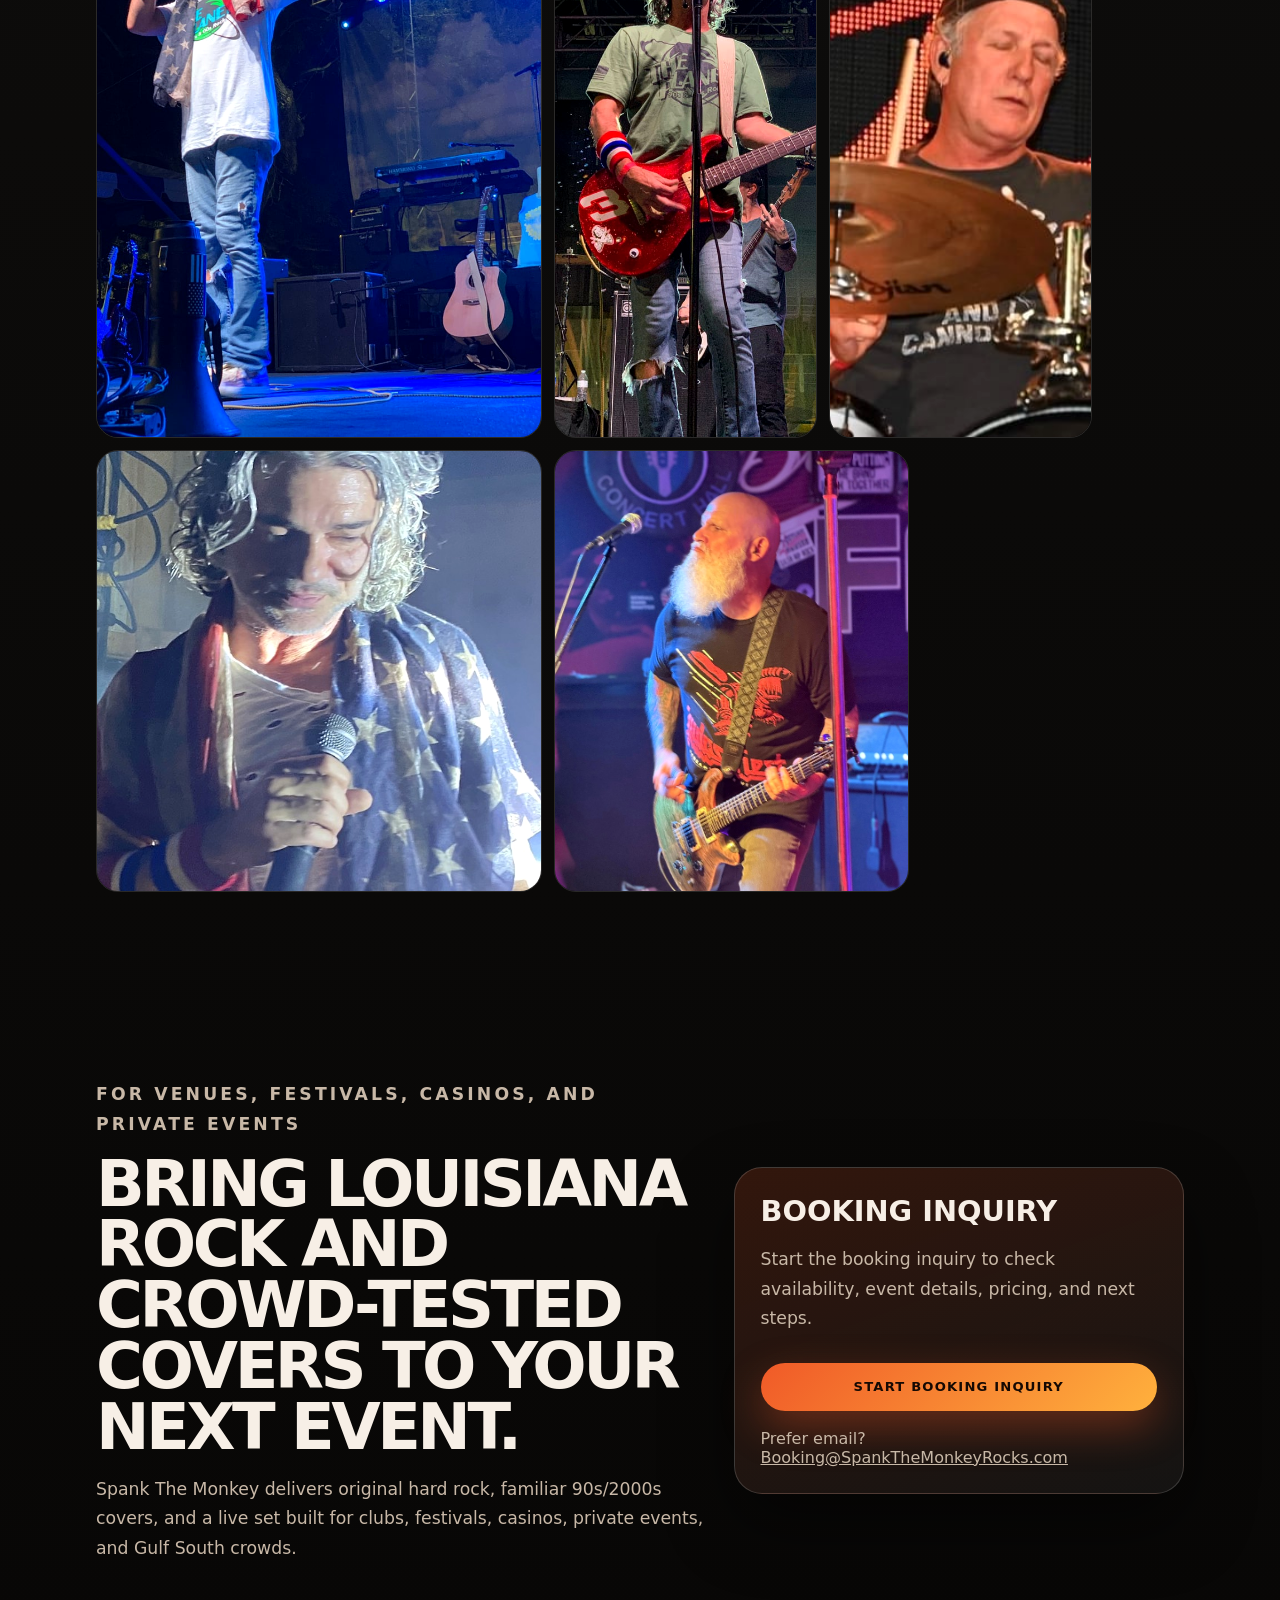
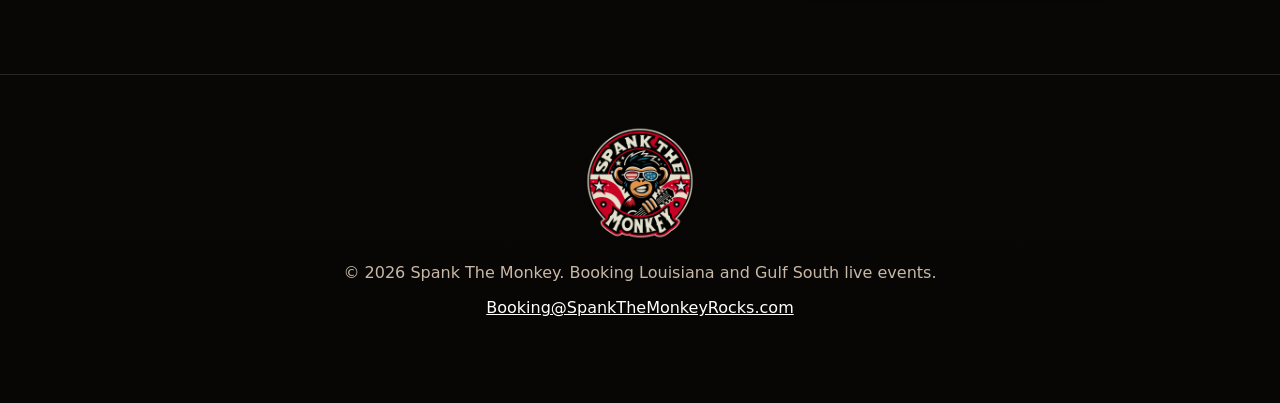
==== commit 02e237a4: "tighten booking copy and add promo proof video" ====
--- a/hostinger-public_html/index.html
+++ b/hostinger-public_html/index.html
@@ -3,7 +3,7 @@
 <head>
   <meta charset="utf-8" />
   <meta name="viewport" content="width=device-width, initial-scale=1" />
-  <title>Spank The Monkey | Louisiana Hard Rock</title>
+  <title>Spank The Monkey | Louisiana Rock Band for Live Events</title>
   <meta name="description" content="Spank The Monkey is a Louisiana hard rock band bringing originals and hard-hitting 90s/2000s rock covers to clubs, casinos, festivals, and live stages across the Gulf South." />
   <meta property="og:title" content="Spank The Monkey | Louisiana Hard Rock" />
   <meta property="og:description" content="Hard-hitting Louisiana rock since 1995. See shows, listen, watch, and book Spank The Monkey." />
@@ -210,7 +210,7 @@
     ]
   }
   </script>
-  <link rel="stylesheet" href="styles.css?v=690d7635c8e5" />
+  <link rel="stylesheet" href="styles.css?v=6a9e8fa43ad7" />
 </head>
 <body>
   <a class="skip-link" href="#main">Skip to content</a>
@@ -233,12 +233,12 @@
       <div class="hero-bg" role="img" aria-label="Spank The Monkey performing for a festival crowd"></div>
       <div class="hero-scrim"></div>
       <div class="hero-content">
-        <p class="eyebrow">Southern Louisiana hard rock · Originals + 90s/2000s covers</p>
-        <h1>Hard-hitting rock & roll since 1995.</h1>
-        <p class="hero-copy">Spank The Monkey brings original hard rock and 90s/2000s covers to clubs, festivals, casinos, and private events across Louisiana and the Gulf South.</p>
+        <p class="eyebrow">Originals + crowd-tested 90s/2000s covers</p>
+        <h1>Louisiana rock for clubs, festivals, casinos, and private events.</h1>
+        <p class="hero-copy">Spank The Monkey brings a high-energy live show built for loud rooms, festival stages, and Gulf South crowds.</p>
         <div class="hero-actions">
-          <a class="button primary" href="booking/" data-track="booking_cta_click" data-track-label="hero_booking_agent">Chat with our booking agent</a>
-          <a class="button ghost" href="#shows" data-track="internal_cta_click" data-track-label="hero_shows">See upcoming dates</a>
+          <a class="button primary" href="booking/" data-track="booking_cta_click" data-track-label="hero_booking_inquiry">Start Booking Inquiry</a>
+          <a class="button ghost" href="#shows" data-track="internal_cta_click" data-track-label="hero_shows">See upcoming shows</a>
         </div>
         <div class="social-row" aria-label="Social and streaming links">
           <a href="https://www.facebook.com/profile.php?id=100063495493449" data-track="social_click" data-track-platform="facebook" target="_blank" rel="noopener noreferrer">Facebook</a>
@@ -253,18 +253,43 @@
       </div>
     </section>
 
+    <section class="proof-strip" aria-label="Spank The Monkey booking proof">
+      <div><strong>30 years live</strong><span>formed in 1995</span></div>
+      <div><strong>Originals + covers</strong><span>three releases plus 90s/2000s rock</span></div>
+      <div><strong>Festival-ready</strong><span>clubs, casinos, festivals, and private events</span></div>
+      <div><strong>Gulf South stages</strong><span>active Louisiana regional dates</span></div>
+    </section>
+
     <section class="section shows" id="shows">
       <div class="section-heading">
-        <p class="eyebrow">Upcoming dates</p>
+        <p class="eyebrow">Live dates</p>
         <h2>Upcoming Shows</h2>
       </div>
       <div class="show-list" data-show-list></div>
+    </section>
+
+    <section class="section video proof-video-section" id="video">
+      <div class="video-copy">
+        <p class="eyebrow">See the band live</p>
+        <h2>Festival-ready rock show.</h2>
+        <p>Watch the short promo before booking: original Louisiana rock, familiar 90s/2000s covers, and a live set built for loud rooms and outdoor stages.</p>
+        <div class="hero-actions compact-actions">
+          <a class="button primary" href="booking/" data-track="booking_cta_click" data-track-label="video_section_booking_inquiry">Start Booking Inquiry</a>
+          <a class="button ghost" href="https://open.spotify.com/artist/5QQmPLrpzqJfXLnXwNua5G?si=ZMMGFkNcTFKZBqnOJ0IpNQ" target="_blank" rel="noopener noreferrer" data-track="music_click" data-track-platform="spotify" data-track-label="watch_section_spotify">Open Spotify</a>
+        </div>
+      </div>
+      <div class="video-poster promo-video-card">
+        <video class="proof-video" controls playsinline preload="metadata" poster="assets/video/spank-promo-2023-poster.jpg?v=1e6a12b676bc" data-track-video="promo_video" aria-label="Spank The Monkey live promo video">
+          <source src="assets/video/spank-promo-2023.mp4?v=6d8e4dd31152" type="video/mp4" />
+          Your browser does not support the video tag.
+        </video>
+      </div>
     </section>
 
     <section class="section split" id="music">
       <div class="section-heading sticky-heading">
-        <p class="eyebrow">Listen</p>
-        <h2>Original releases</h2>
+        <p class="eyebrow">Original music</p>
+        <h2>Albums and releases</h2>
         <p>Listen to Spank The Monkey’s three releases: <em>Spank The Monkey</em>, <em>White Trash Lullabies</em>, and <em>3</em>.</p>
       </div>
       <div class="album-grid">
@@ -286,25 +311,11 @@
       </div>
     </section>
 
-    <section class="section video" id="video">
-      <div class="video-copy">
-        <p class="eyebrow">Watch</p>
-        <h2>Watch / listen</h2>
-        <p>Stream Spank The Monkey’s catalog on YouTube and Spotify before booking.</p>
-        <div class="hero-actions compact-actions">
-          <a class="button primary" href="https://www.youtube.com/watch?v=hCH1TjU-KYA&list=OLAK5uy_mgzMQCv46AlJ-WmEZ3nQ4C4Jef3yMwY94" target="_blank" rel="noopener noreferrer" data-track="music_click" data-track-platform="youtube" data-track-label="watch_section_youtube">Listen on YouTube</a>
-          <a class="button ghost" href="https://open.spotify.com/artist/5QQmPLrpzqJfXLnXwNua5G?si=ZMMGFkNcTFKZBqnOJ0IpNQ" target="_blank" rel="noopener noreferrer" data-track="music_click" data-track-platform="spotify" data-track-label="watch_section_spotify">Open Spotify</a>
-        </div>
-      </div>
-      <a class="video-poster" href="https://www.youtube.com/watch?v=hCH1TjU-KYA&list=OLAK5uy_mgzMQCv46AlJ-WmEZ3nQ4C4Jef3yMwY94" aria-label="Watch Spank The Monkey on YouTube" target="_blank" rel="noopener noreferrer" data-track="video_click" data-track-platform="youtube" data-track-label="video_poster">
-        <img src="assets/hero-rice-festival.jpg?v=11cc258da79a" alt="Spank The Monkey festival performance" />
-        <span class="play-button">▶</span>
-      </a>
-    </section>
+
 
     <section class="section about" id="about">
-      <h2>Louisiana hard rock since 1995.</h2>
-      <p>Formed in 1995, Spank The Monkey has built a live set around original hard rock, three released albums, and 90s/2000s covers built for loud rooms and festival stages.</p>
+      <h2>Originals, covers, and decades of live-stage experience.</h2>
+      <p>Formed in 1995, Spank The Monkey brings original hard rock, three released albums, and crowd-tested 90s/2000s covers to stages across Louisiana and the Gulf South.</p>
     </section>
 
     <section class="section gallery" id="gallery">
@@ -325,13 +336,13 @@
     <section class="section epk" id="booking">
       <div>
         <p class="eyebrow">For venues, festivals, casinos, and private events</p>
-        <h2>Booking Spank The Monkey for live events in Louisiana and the Gulf South.</h2>
-        <p>For booking, send the date, venue or city, event type, set length, production details, and best contact information.</p>
+        <h2>Bring Louisiana rock and crowd-tested covers to your next event.</h2>
+        <p>Spank The Monkey delivers original hard rock, familiar 90s/2000s covers, and a live set built for clubs, festivals, casinos, private events, and Gulf South crowds.</p>
       </div>
       <div class="booking-panel">
         <h3>Booking inquiry</h3>
-        <p>Start with the booking agent to check availability, event details, pricing, and next steps.</p>
-        <a class="button primary full" href="booking/" data-track="booking_cta_click" data-track-label="root_booking_panel_agent">Chat with our booking agent</a>
+        <p>Start the booking inquiry to check availability, event details, pricing, and next steps.</p>
+        <a class="button primary full" href="booking/" data-track="booking_cta_click" data-track-label="root_booking_panel_agent">Start Booking Inquiry</a>
         <span>Prefer email? <a href="mailto:booking@SpankTheMonkeyRocks.com" data-track="email_booking_click" data-track-label="root_booking_panel_email_fallback">Booking@SpankTheMonkeyRocks.com</a></span>
       </div>
     </section>
@@ -339,7 +350,7 @@
 
   <footer class="site-footer">
     <img src="assets/logo-patriot.png" alt="Spank The Monkey logo" />
-    <p>© 2026 Spank The Monkey. Louisiana hard rock since 1995.</p>
+    <p>© 2026 Spank The Monkey. Booking Louisiana and Gulf South live events.</p>
     <p><a href="mailto:booking@SpankTheMonkeyRocks.com" data-track="email_booking_click" data-track-label="hero_card_email">Booking@SpankTheMonkeyRocks.com</a></p>
   </footer>
 
--- a/hostinger-public_html/styles.css
+++ b/hostinger-public_html/styles.css
@@ -13,3 +13,10 @@
 .booking-landing{background:transparent;border:0;box-shadow:none;border-radius:0}.booking-landing .booking-landing-agent{display:flex;flex-direction:column;align-self:stretch}.booking-landing .agent-widget-shell{padding:0;border:0;background:transparent;box-shadow:none;border-radius:26px;overflow:visible}.booking-landing .agent-widget-shell elevenlabs-convai{border-radius:26px!important;box-shadow:0 24px 54px rgba(0,0,0,.4);border:0!important;background:transparent!important}@media (min-width:1000px){.booking-landing-video,.booking-landing-agent{height:620px}.booking-landing .agent-widget-shell{height:620px;min-height:620px}.booking-landing .agent-widget-shell elevenlabs-convai{height:620px!important;min-height:620px!important}.booking-landing .agent-fallback{margin-top:10px}}
 /* Hero subject protection: keep the headline in the left lane so the lead singer/logo remain visible. */
 @media (min-width:900px){.hero-content{max-width:min(640px,48vw)}.hero-copy{max-width:600px}.hero h1{font-size:clamp(3.2rem,8vw,7.7rem)}}
+
+.proof-strip{display:grid;grid-template-columns:repeat(4,1fr);gap:1px;max-width:var(--max);margin:0 auto;padding:0 max(20px,calc((100% - var(--max))/2));background:rgba(255,255,255,.08);border-block:1px solid var(--line)}
+.proof-strip div{background:rgba(10,10,10,.72);padding:20px 22px;min-height:106px;display:flex;flex-direction:column;justify-content:center;gap:6px}
+.proof-strip strong{font-size:1.05rem;text-transform:uppercase;letter-spacing:.06em;color:var(--white)}
+.proof-strip span{color:var(--muted);font-size:.95rem;line-height:1.35}.promo-video-card{display:block;overflow:hidden;background:rgba(0,0,0,.36);padding:0}.promo-video-card::after{display:none}.proof-video{display:block;width:100%;height:100%;min-height:360px;object-fit:cover;border:0;border-radius:24px;background:#050505}.booking-checklist{margin-top:18px;padding:18px 20px;border:1px solid rgba(255,255,255,.15);border-radius:22px;background:rgba(255,255,255,.06);box-shadow:0 18px 50px rgba(0,0,0,.2)}.booking-checklist strong{display:block;margin-bottom:10px;color:var(--white);text-transform:uppercase;letter-spacing:.08em}.booking-checklist ul{display:grid;grid-template-columns:repeat(2,minmax(0,1fr));gap:8px 18px;margin:0;padding-left:18px;color:var(--muted)}
+@media (max-width:860px){.proof-strip{grid-template-columns:repeat(2,1fr);padding-inline:0}.proof-video{min-height:260px}.booking-checklist ul{grid-template-columns:1fr}}
+@media (max-width:560px){.proof-strip{grid-template-columns:1fr}.proof-strip div{min-height:auto}.proof-video{min-height:220px}}
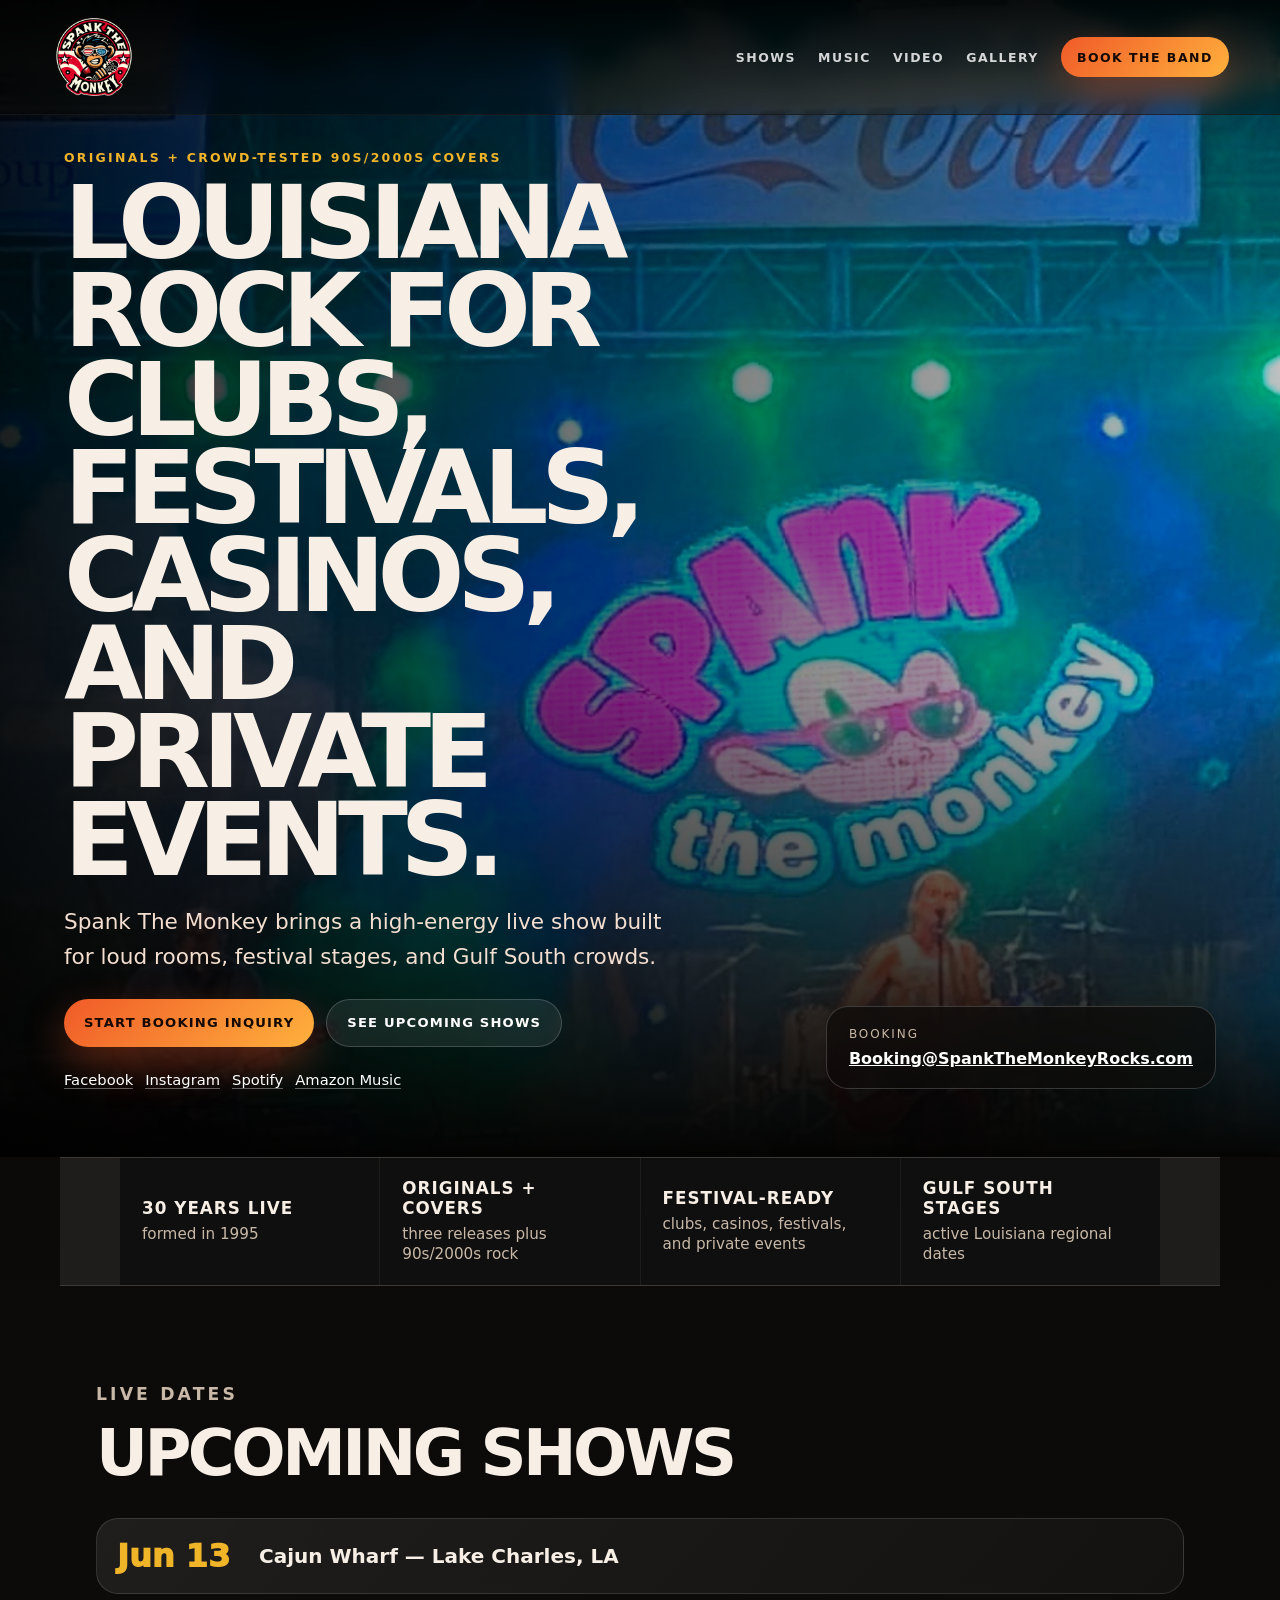
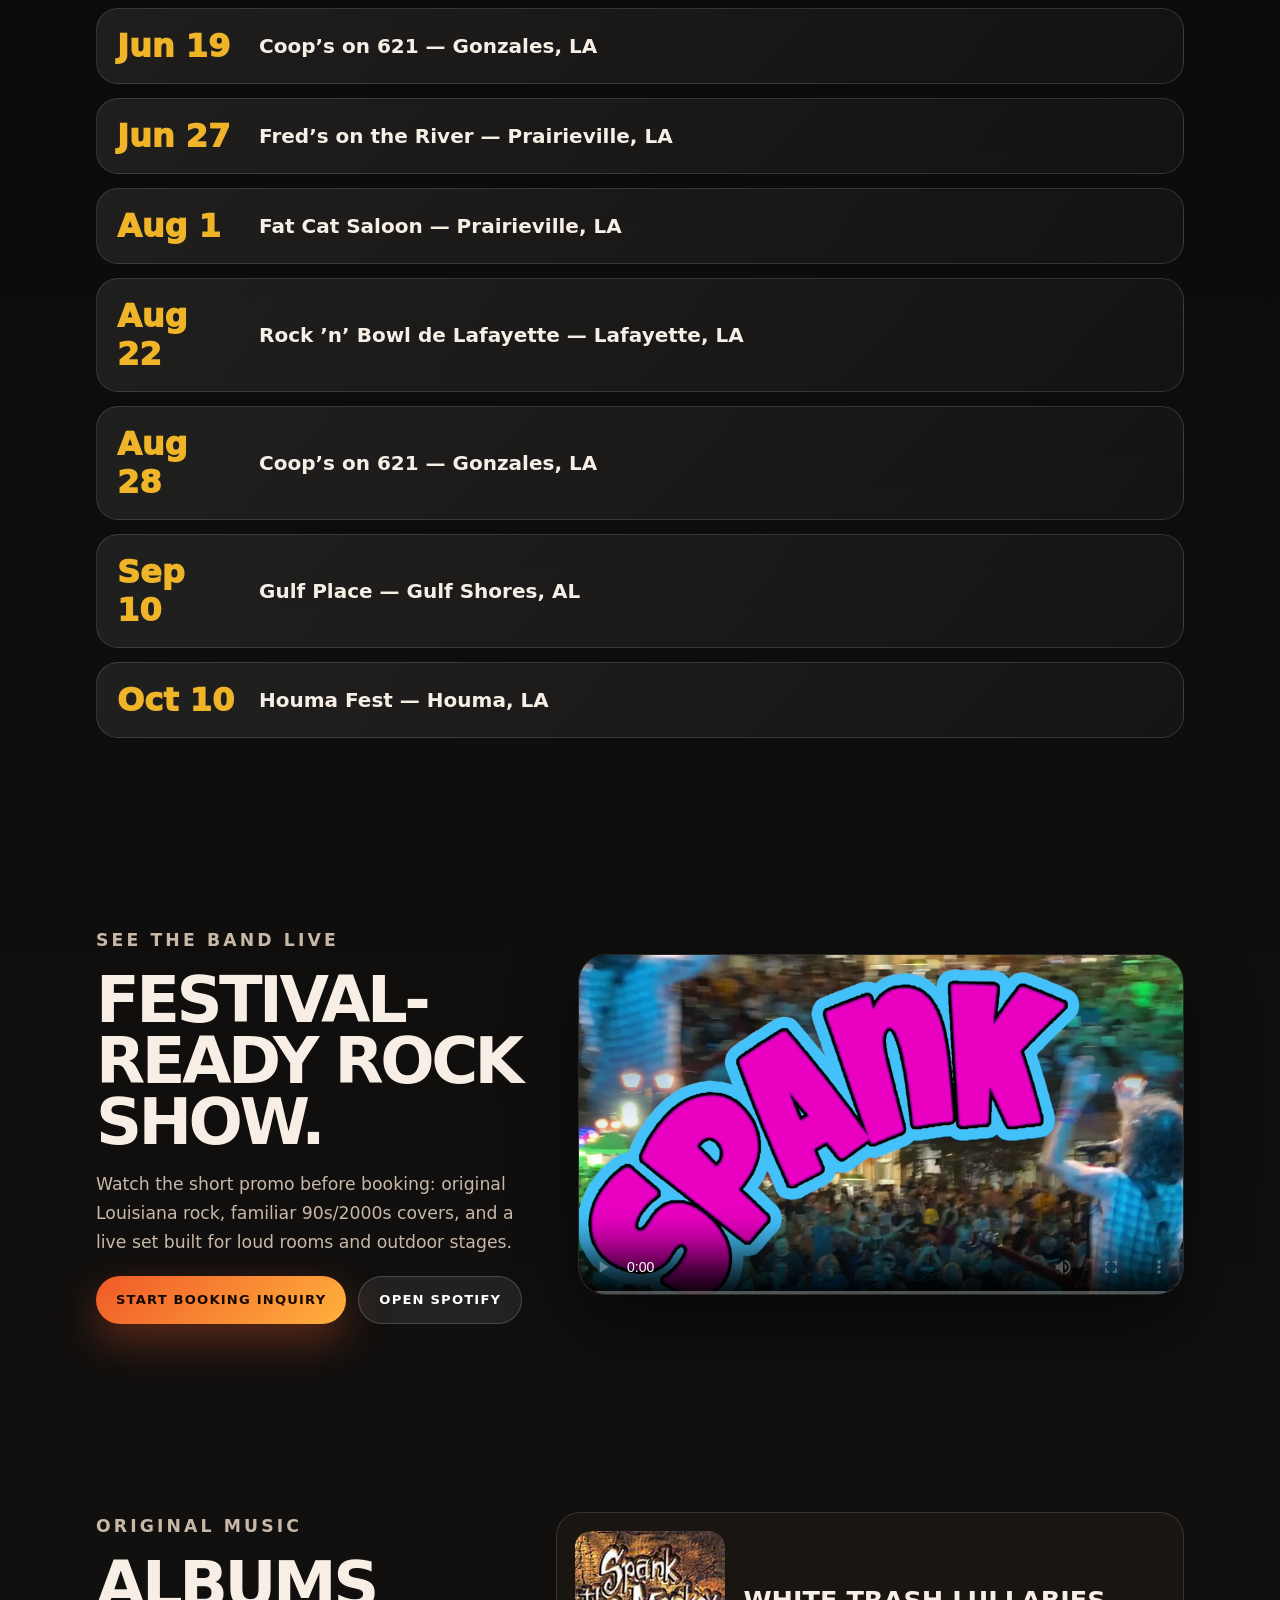
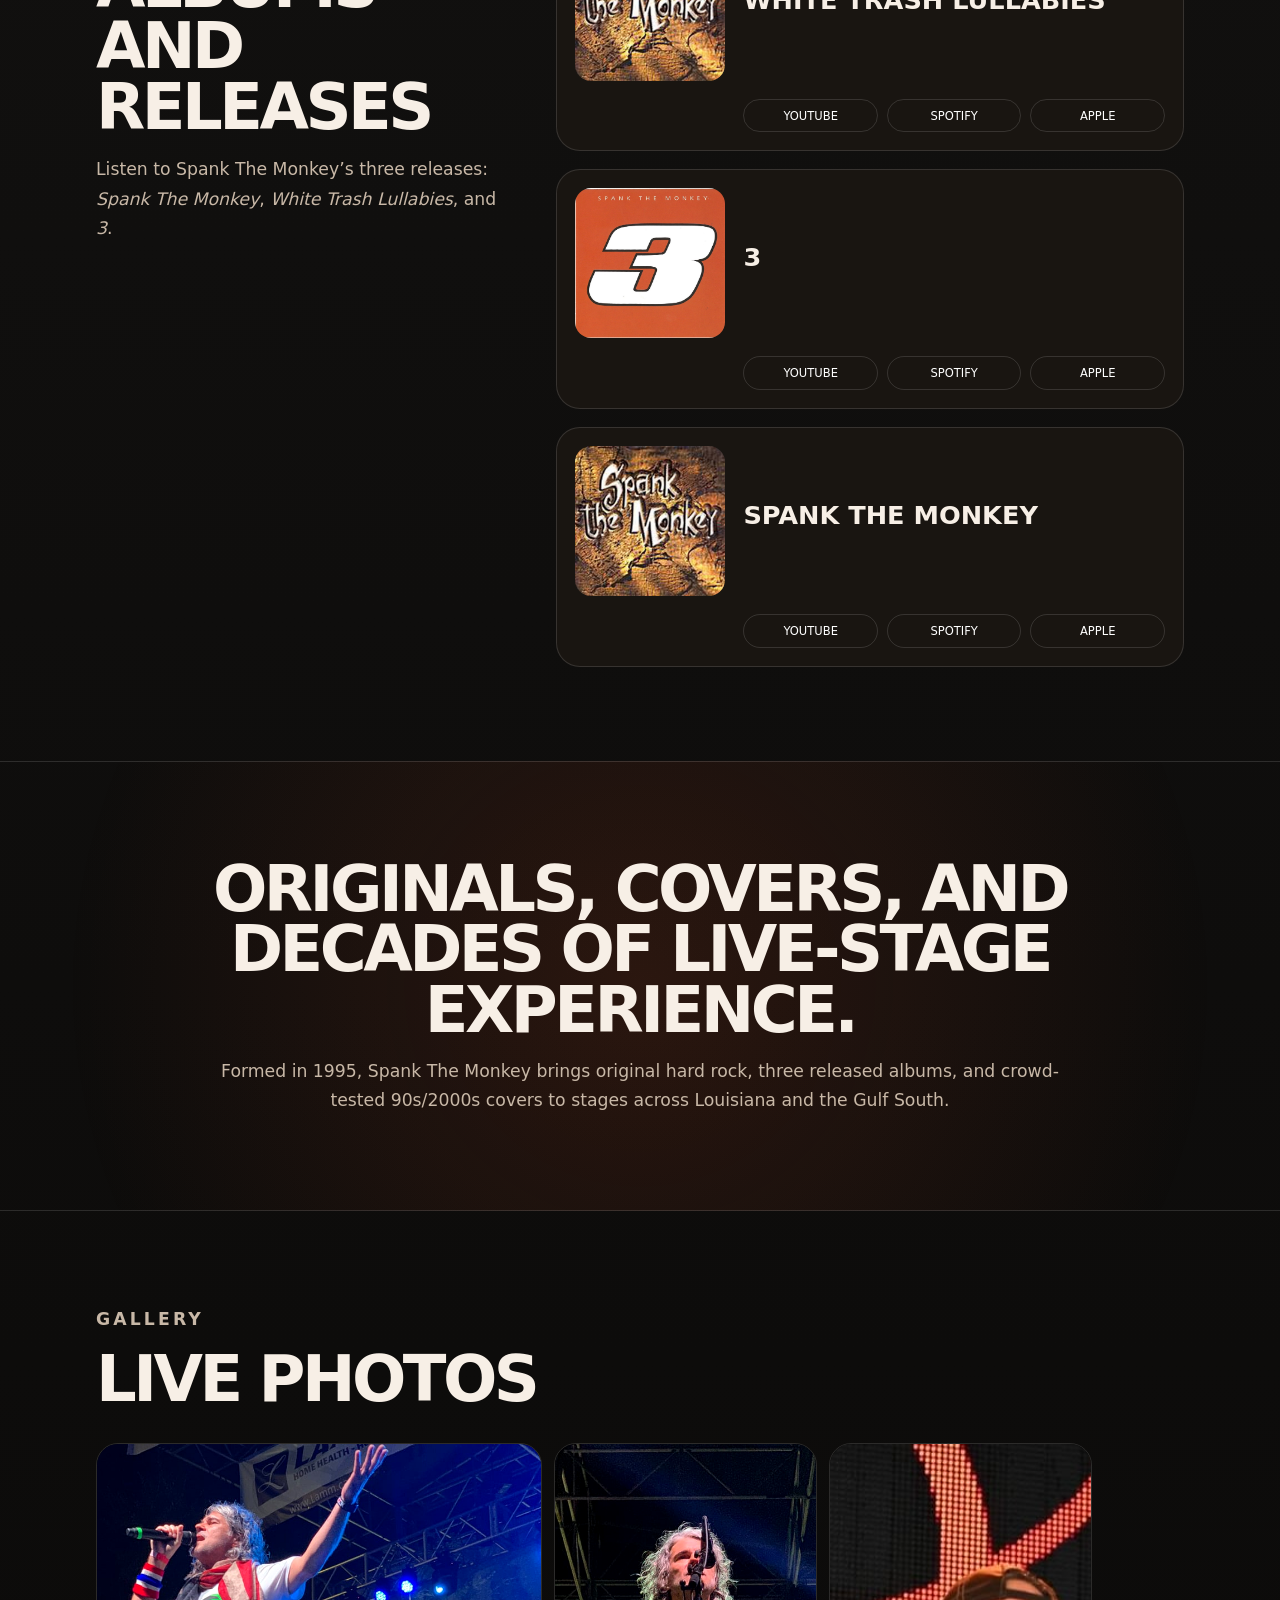
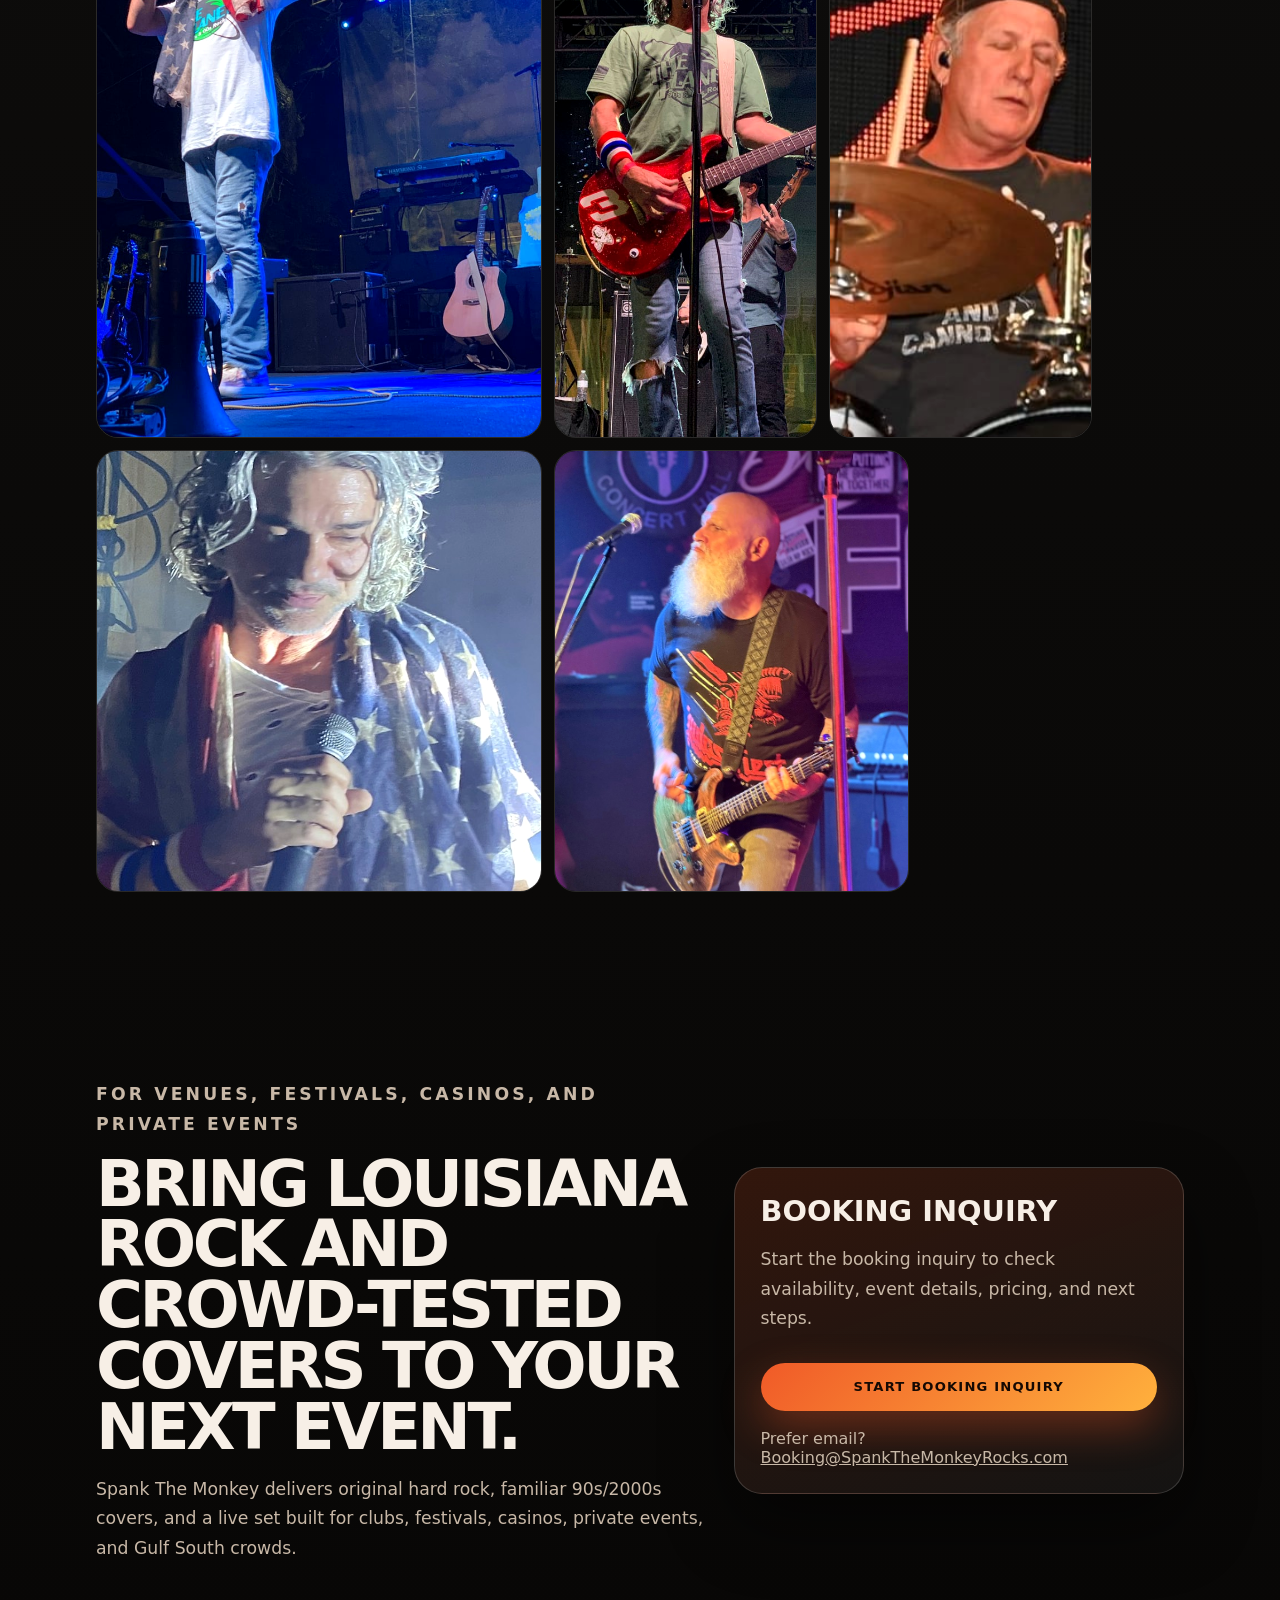
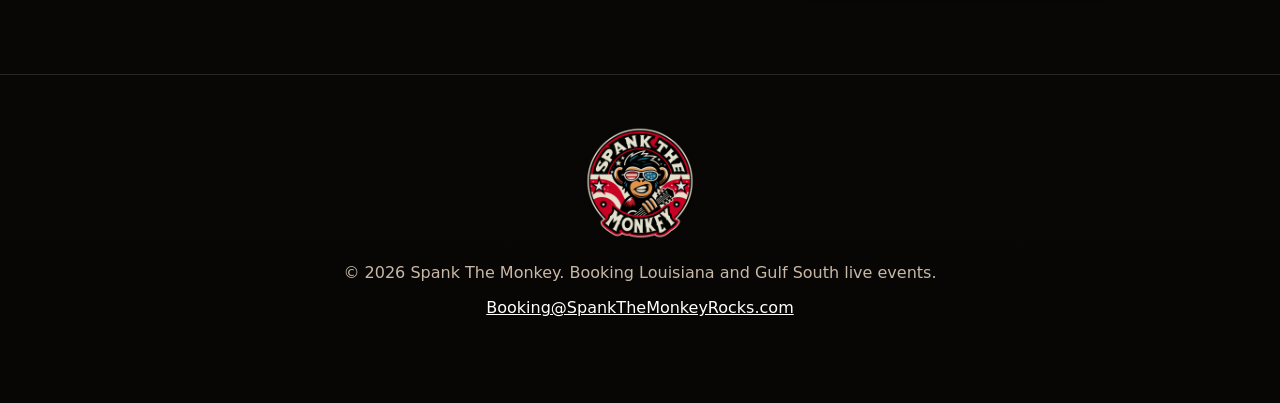
==== commit 934267b3: "improve promo video poster frame" ====
--- a/hostinger-public_html/index.html
+++ b/hostinger-public_html/index.html
@@ -279,7 +279,7 @@
         </div>
       </div>
       <div class="video-poster promo-video-card">
-        <video class="proof-video" controls playsinline preload="metadata" poster="assets/video/spank-promo-2023-poster.jpg?v=1e6a12b676bc" data-track-video="promo_video" aria-label="Spank The Monkey live promo video">
+        <video class="proof-video" controls playsinline preload="metadata" poster="assets/video/spank-promo-2023-poster.jpg?v=3958f80e8c4d" data-track-video="promo_video" aria-label="Spank The Monkey live promo video">
           <source src="assets/video/spank-promo-2023.mp4?v=6d8e4dd31152" type="video/mp4" />
           Your browser does not support the video tag.
         </video>
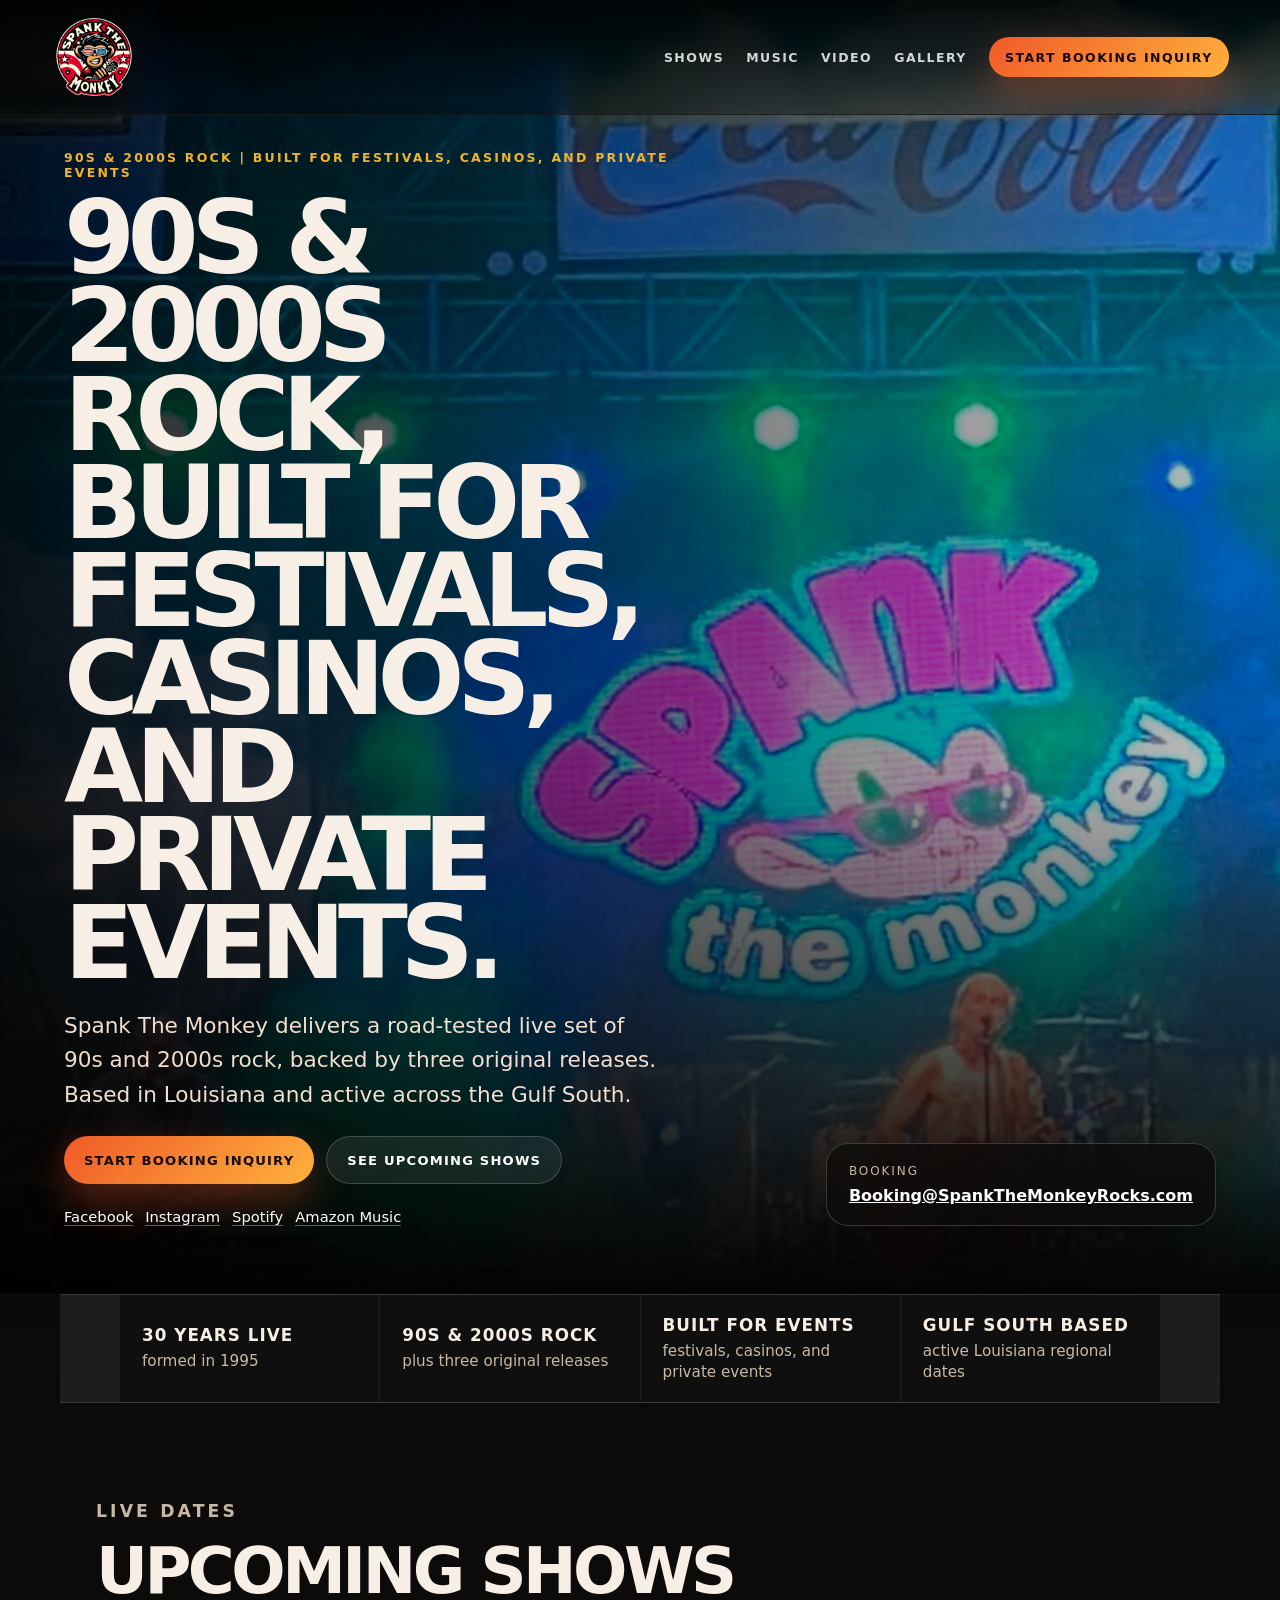
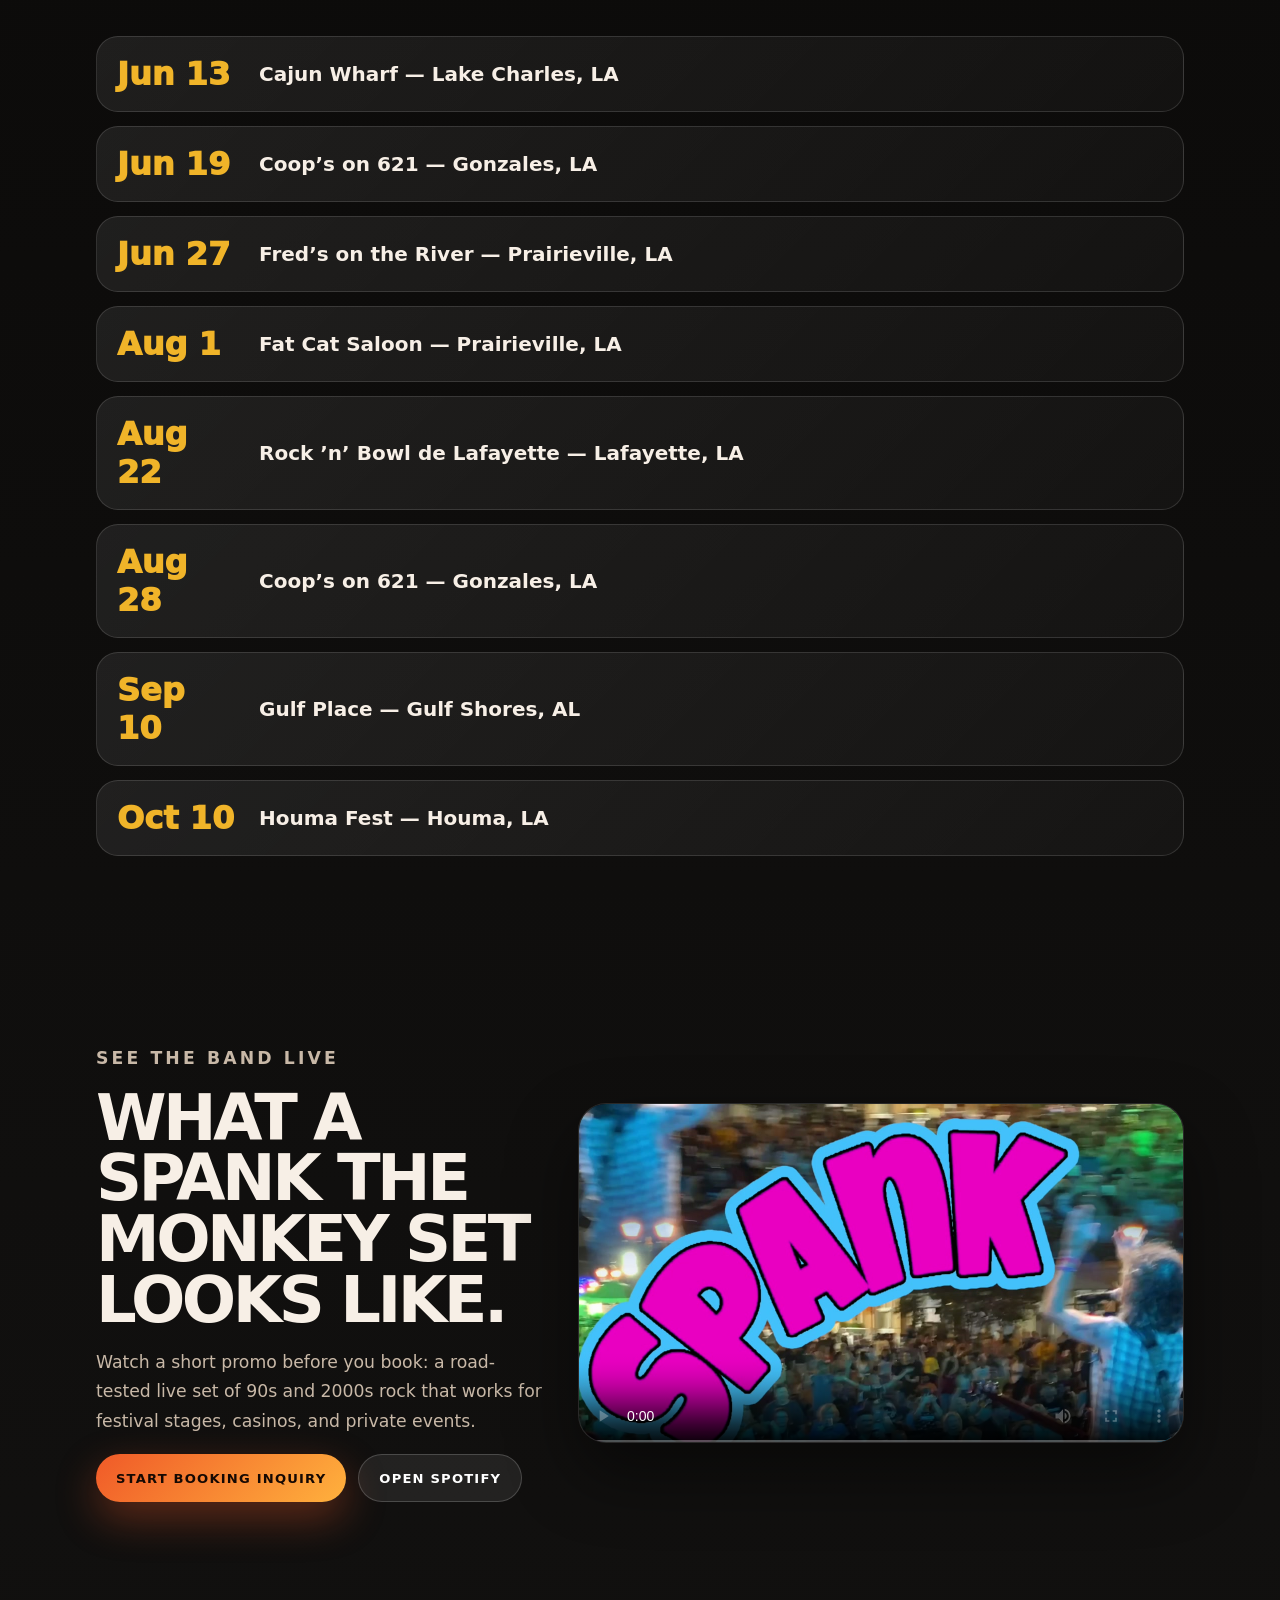
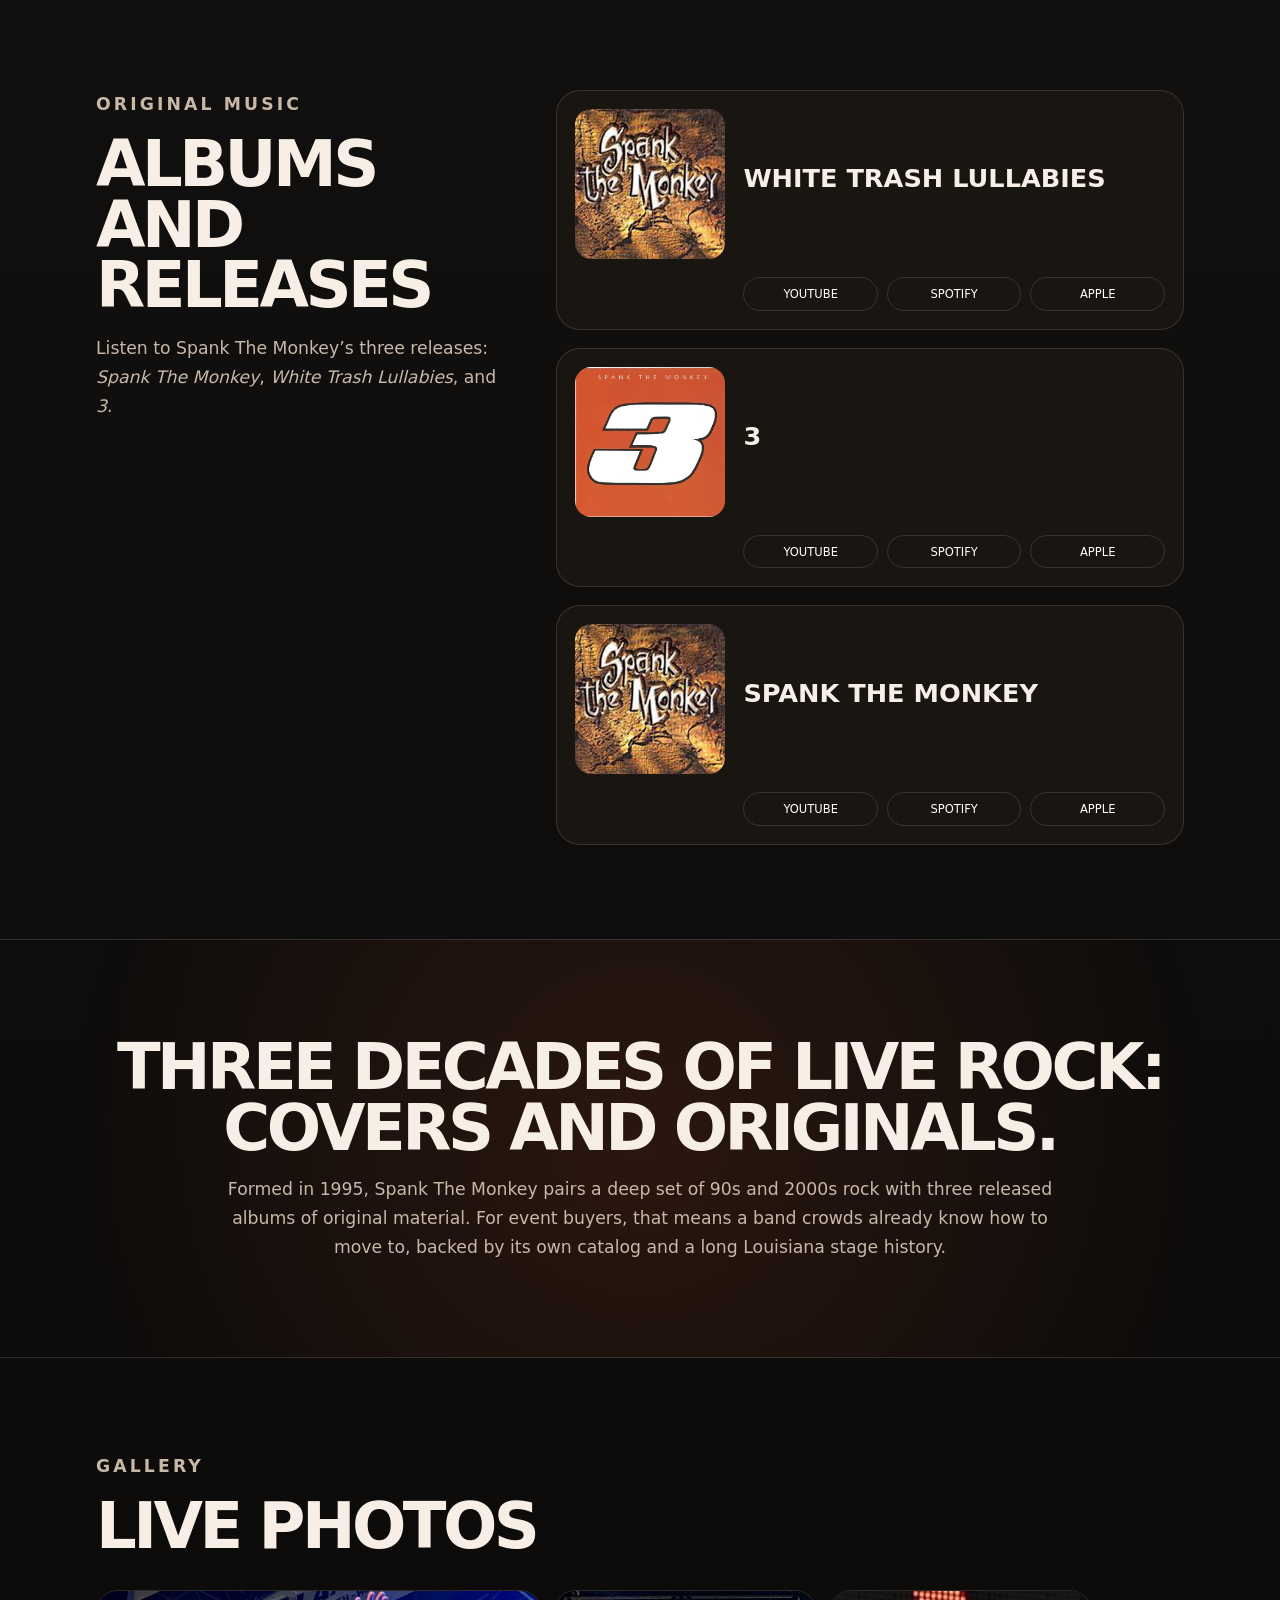
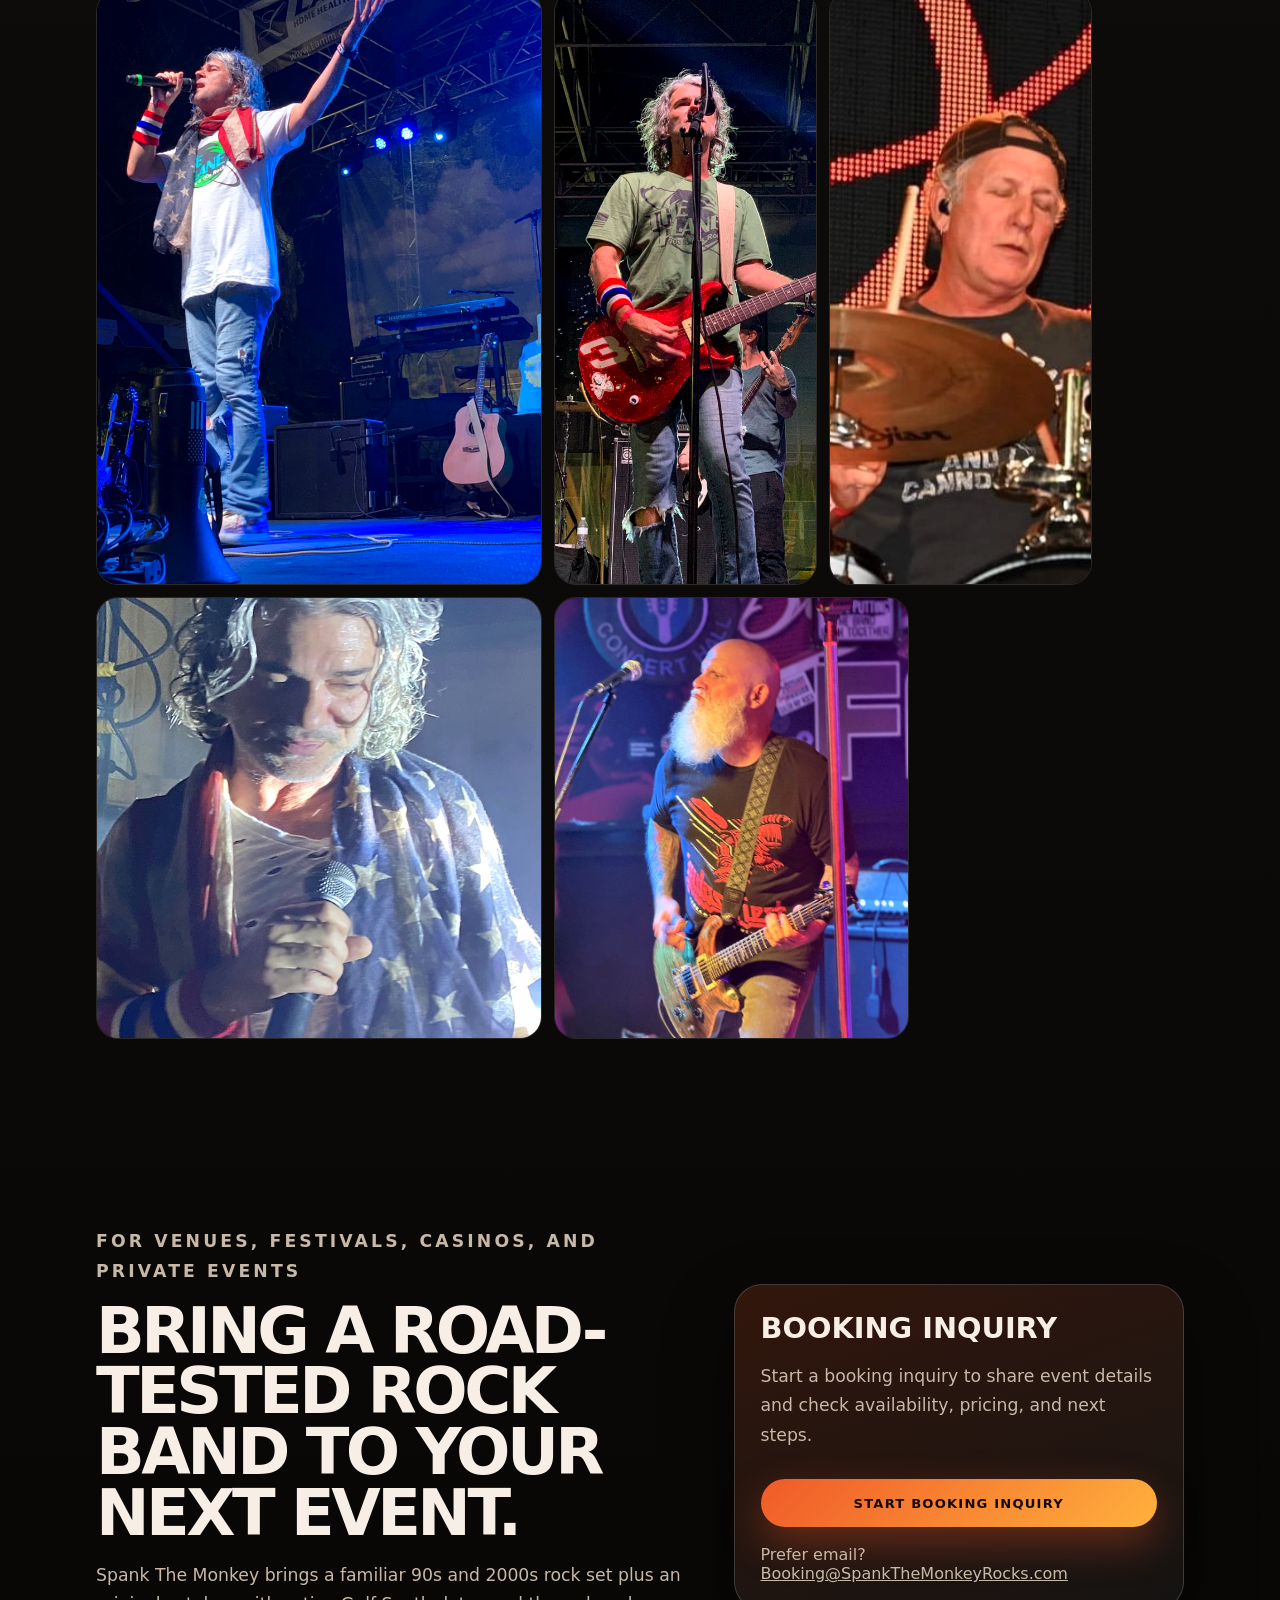
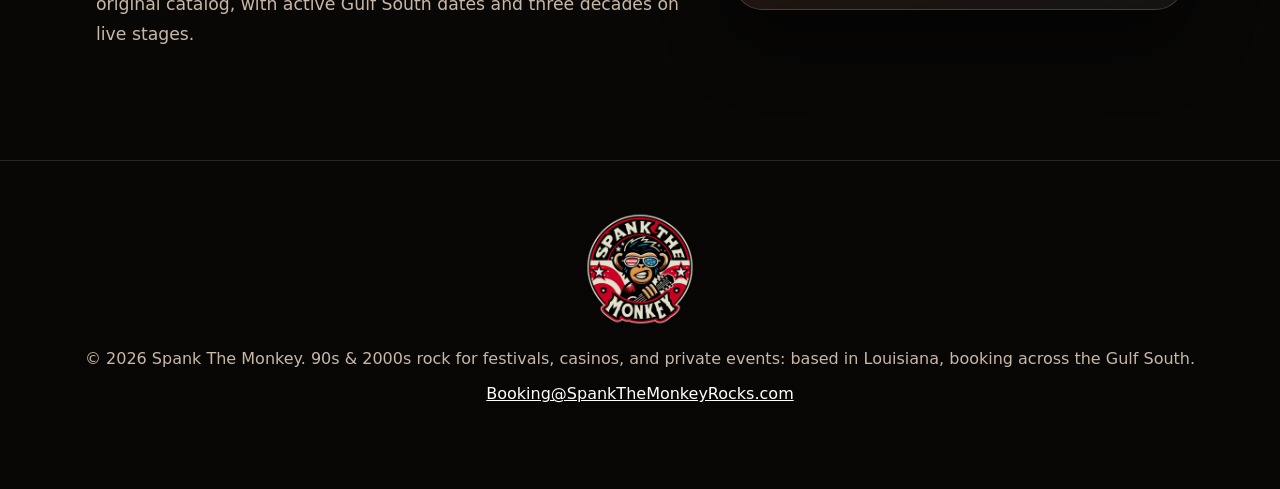
==== commit 3e073b02: "copy: align Spank booking funnel positioning" ====
--- a/hostinger-public_html/index.html
+++ b/hostinger-public_html/index.html
@@ -3,10 +3,10 @@
 <head>
   <meta charset="utf-8" />
   <meta name="viewport" content="width=device-width, initial-scale=1" />
-  <title>Spank The Monkey | Louisiana Rock Band for Live Events</title>
-  <meta name="description" content="Spank The Monkey is a Louisiana hard rock band bringing originals and hard-hitting 90s/2000s rock covers to clubs, casinos, festivals, and live stages across the Gulf South." />
-  <meta property="og:title" content="Spank The Monkey | Louisiana Hard Rock" />
-  <meta property="og:description" content="Hard-hitting Louisiana rock since 1995. See shows, listen, watch, and book Spank The Monkey." />
+  <title>Spank The Monkey | 90s &amp; 2000s Rock for Live Events</title>
+  <meta name="description" content="Book Spank The Monkey: a 90s &amp; 2000s rock band built for festivals, casinos, and private events across Louisiana and the Gulf South. Listen, watch, and start a booking inquiry." />
+  <meta property="og:title" content="Spank The Monkey | 90s &amp; 2000s Rock for Festivals &amp; Events" />
+  <meta property="og:description" content="90s &amp; 2000s rock built for festivals, casinos, and private events. Based in Louisiana and active across the Gulf South. See shows, listen, watch, and book." />
   <meta property="og:url" content="https://spankthemonkeyrocks.com/" />
   <meta property="og:type" content="website" />
   <meta property="og:image" content="https://spankthemonkeyrocks.com/assets/hero-stage-logo-singer.jpg" />
@@ -224,7 +224,7 @@
       <a href="#music">Music</a>
       <a href="#video">Video</a>
       <a href="#gallery">Gallery</a>
-      <a class="nav-cta" href="booking/" data-track="booking_cta_click" data-track-label="nav_book_the_band">Book the Band</a>
+      <a class="nav-cta" href="booking/" data-track="booking_cta_click" data-track-label="nav_start_booking_inquiry">Start Booking Inquiry</a>
     </nav>
   </header>
 
@@ -233,9 +233,9 @@
       <div class="hero-bg" role="img" aria-label="Spank The Monkey performing for a festival crowd"></div>
       <div class="hero-scrim"></div>
       <div class="hero-content">
-        <p class="eyebrow">Originals + crowd-tested 90s/2000s covers</p>
-        <h1>Louisiana rock for clubs, festivals, casinos, and private events.</h1>
-        <p class="hero-copy">Spank The Monkey brings a high-energy live show built for loud rooms, festival stages, and Gulf South crowds.</p>
+        <p class="eyebrow">90s &amp; 2000s rock | Built for festivals, casinos, and private events</p>
+        <h1>90s &amp; 2000s rock, built for festivals, casinos, and private events.</h1>
+        <p class="hero-copy">Spank The Monkey delivers a road-tested live set of 90s and 2000s rock, backed by three original releases. Based in Louisiana and active across the Gulf South.</p>
         <div class="hero-actions">
           <a class="button primary" href="booking/" data-track="booking_cta_click" data-track-label="hero_booking_inquiry">Start Booking Inquiry</a>
           <a class="button ghost" href="#shows" data-track="internal_cta_click" data-track-label="hero_shows">See upcoming shows</a>
@@ -255,9 +255,9 @@
 
     <section class="proof-strip" aria-label="Spank The Monkey booking proof">
       <div><strong>30 years live</strong><span>formed in 1995</span></div>
-      <div><strong>Originals + covers</strong><span>three releases plus 90s/2000s rock</span></div>
-      <div><strong>Festival-ready</strong><span>clubs, casinos, festivals, and private events</span></div>
-      <div><strong>Gulf South stages</strong><span>active Louisiana regional dates</span></div>
+      <div><strong>90s &amp; 2000s rock</strong><span>plus three original releases</span></div>
+      <div><strong>Built for events</strong><span>festivals, casinos, and private events</span></div>
+      <div><strong>Gulf South based</strong><span>active Louisiana regional dates</span></div>
     </section>
 
     <section class="section shows" id="shows">
@@ -271,8 +271,8 @@
     <section class="section video proof-video-section" id="video">
       <div class="video-copy">
         <p class="eyebrow">See the band live</p>
-        <h2>Festival-ready rock show.</h2>
-        <p>Watch the short promo before booking: original Louisiana rock, familiar 90s/2000s covers, and a live set built for loud rooms and outdoor stages.</p>
+        <h2>What a Spank The Monkey set looks like.</h2>
+        <p>Watch a short promo before you book: a road-tested live set of 90s and 2000s rock that works for festival stages, casinos, and private events.</p>
         <div class="hero-actions compact-actions">
           <a class="button primary" href="booking/" data-track="booking_cta_click" data-track-label="video_section_booking_inquiry">Start Booking Inquiry</a>
           <a class="button ghost" href="https://open.spotify.com/artist/5QQmPLrpzqJfXLnXwNua5G?si=ZMMGFkNcTFKZBqnOJ0IpNQ" target="_blank" rel="noopener noreferrer" data-track="music_click" data-track-platform="spotify" data-track-label="watch_section_spotify">Open Spotify</a>
@@ -314,8 +314,8 @@
 
 
     <section class="section about" id="about">
-      <h2>Originals, covers, and decades of live-stage experience.</h2>
-      <p>Formed in 1995, Spank The Monkey brings original hard rock, three released albums, and crowd-tested 90s/2000s covers to stages across Louisiana and the Gulf South.</p>
+      <h2>Three decades of live rock: covers and originals.</h2>
+      <p>Formed in 1995, Spank The Monkey pairs a deep set of 90s and 2000s rock with three released albums of original material. For event buyers, that means a band crowds already know how to move to, backed by its own catalog and a long Louisiana stage history.</p>
     </section>
 
     <section class="section gallery" id="gallery">
@@ -336,12 +336,12 @@
     <section class="section epk" id="booking">
       <div>
         <p class="eyebrow">For venues, festivals, casinos, and private events</p>
-        <h2>Bring Louisiana rock and crowd-tested covers to your next event.</h2>
-        <p>Spank The Monkey delivers original hard rock, familiar 90s/2000s covers, and a live set built for clubs, festivals, casinos, private events, and Gulf South crowds.</p>
+        <h2>Bring a road-tested rock band to your next event.</h2>
+        <p>Spank The Monkey brings a familiar 90s and 2000s rock set plus an original catalog, with active Gulf South dates and three decades on live stages.</p>
       </div>
       <div class="booking-panel">
         <h3>Booking inquiry</h3>
-        <p>Start the booking inquiry to check availability, event details, pricing, and next steps.</p>
+        <p>Start a booking inquiry to share event details and check availability, pricing, and next steps.</p>
         <a class="button primary full" href="booking/" data-track="booking_cta_click" data-track-label="root_booking_panel_agent">Start Booking Inquiry</a>
         <span>Prefer email? <a href="mailto:booking@SpankTheMonkeyRocks.com" data-track="email_booking_click" data-track-label="root_booking_panel_email_fallback">Booking@SpankTheMonkeyRocks.com</a></span>
       </div>
@@ -350,7 +350,7 @@
 
   <footer class="site-footer">
     <img src="assets/logo-patriot.png" alt="Spank The Monkey logo" />
-    <p>© 2026 Spank The Monkey. Booking Louisiana and Gulf South live events.</p>
+    <p>© 2026 Spank The Monkey. 90s &amp; 2000s rock for festivals, casinos, and private events: based in Louisiana, booking across the Gulf South.</p>
     <p><a href="mailto:booking@SpankTheMonkeyRocks.com" data-track="email_booking_click" data-track-label="hero_card_email">Booking@SpankTheMonkeyRocks.com</a></p>
   </footer>
 
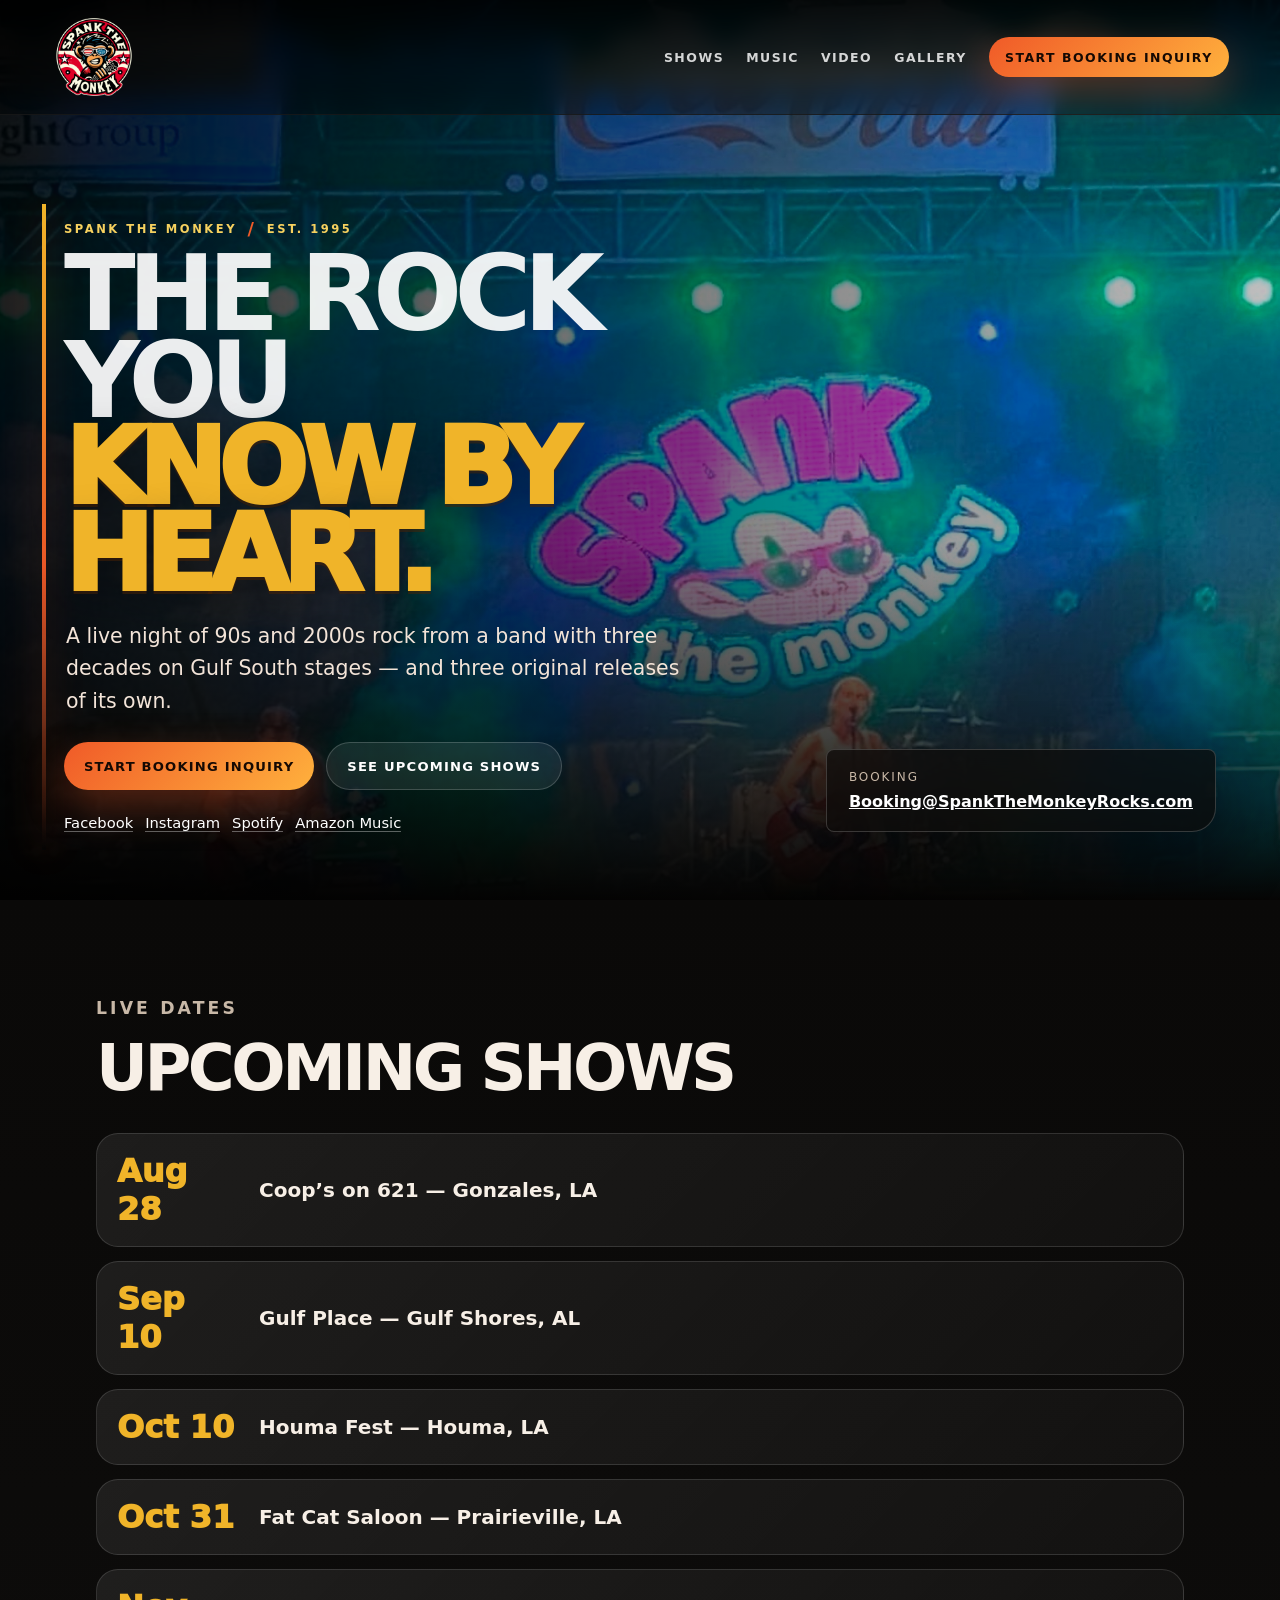
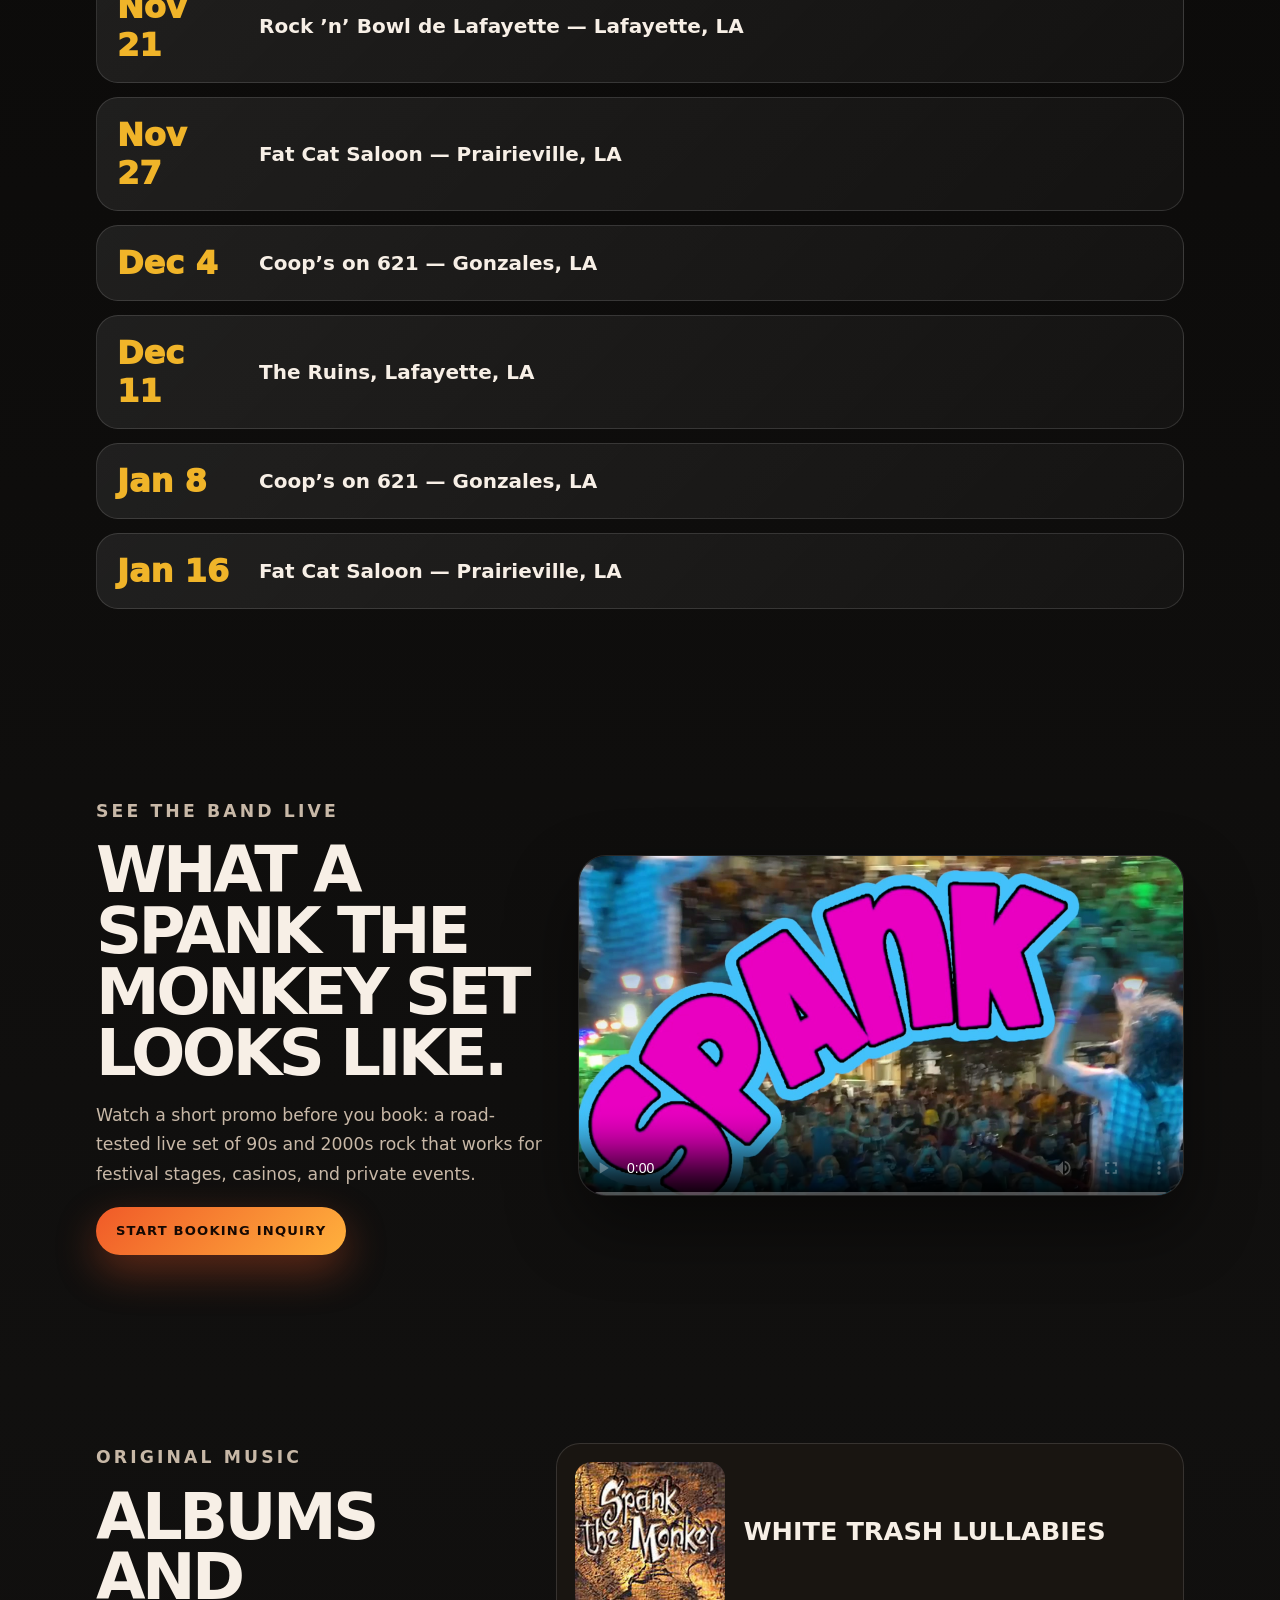
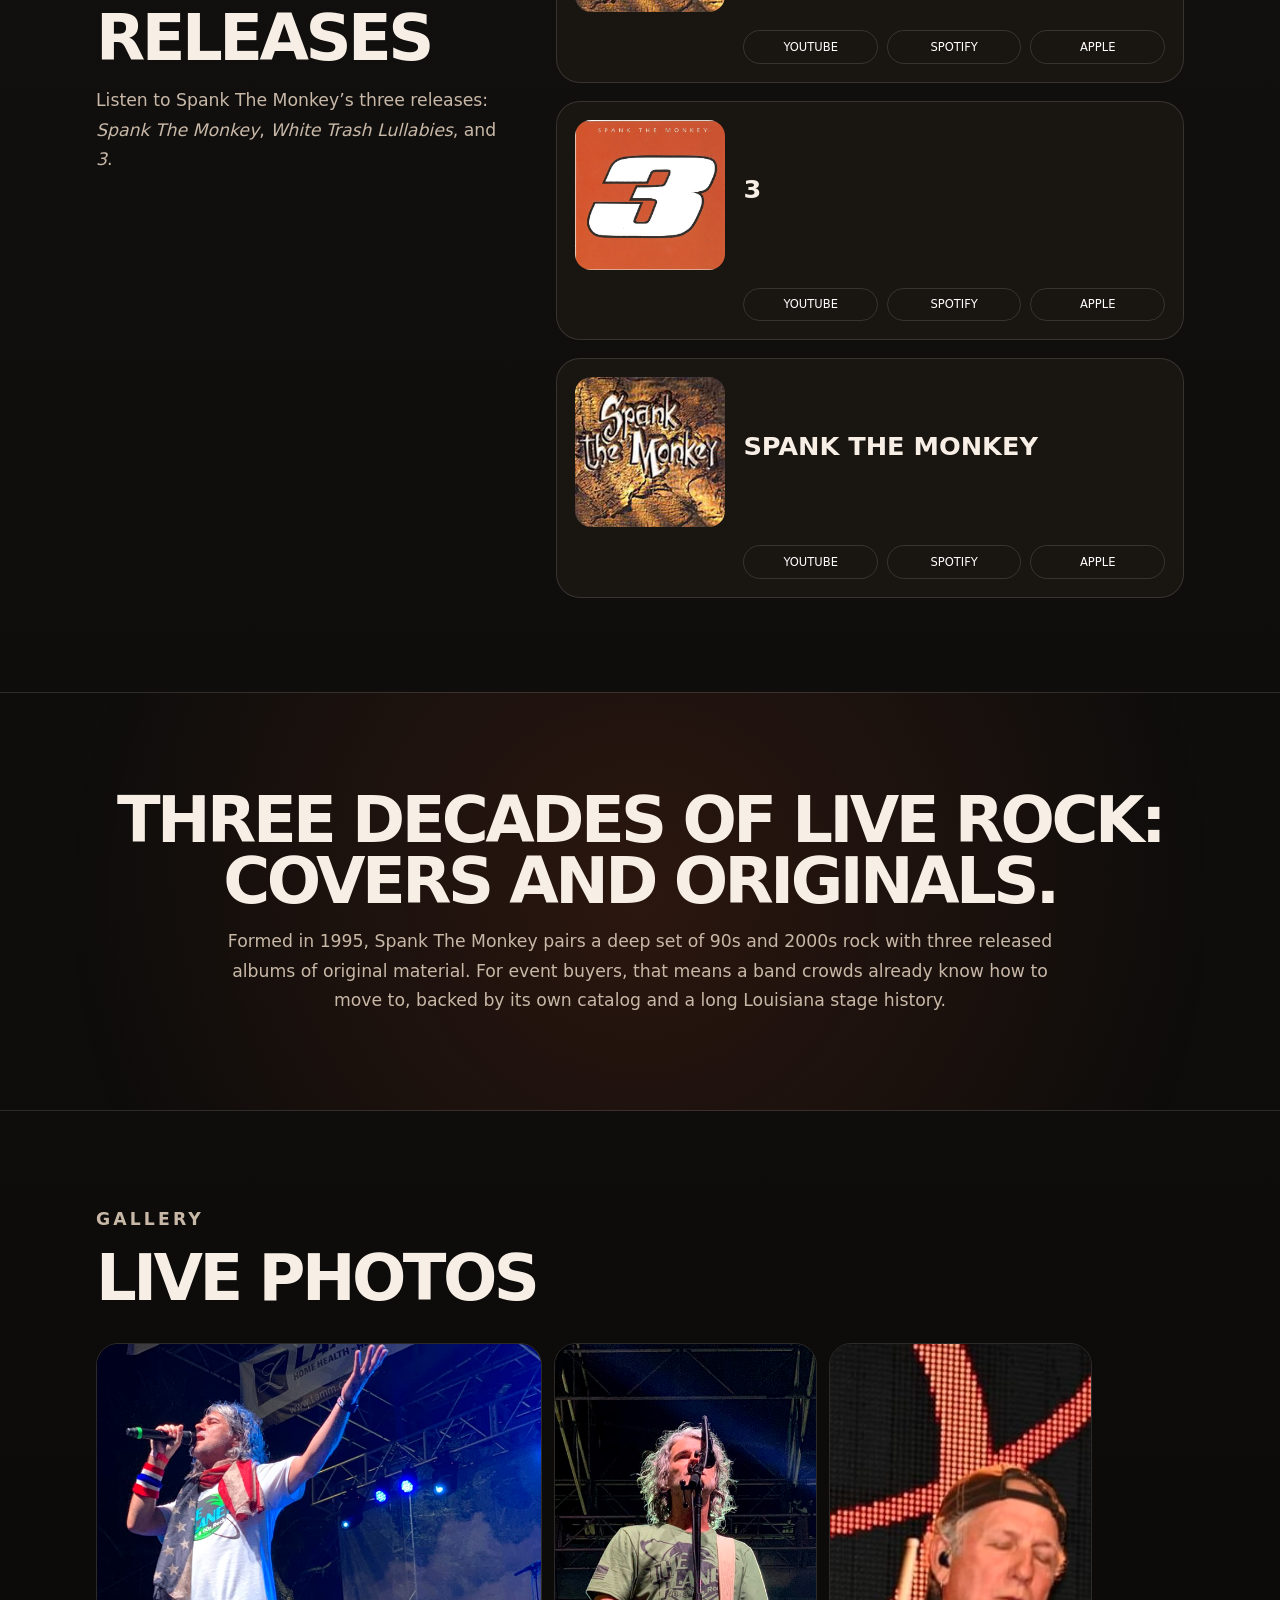
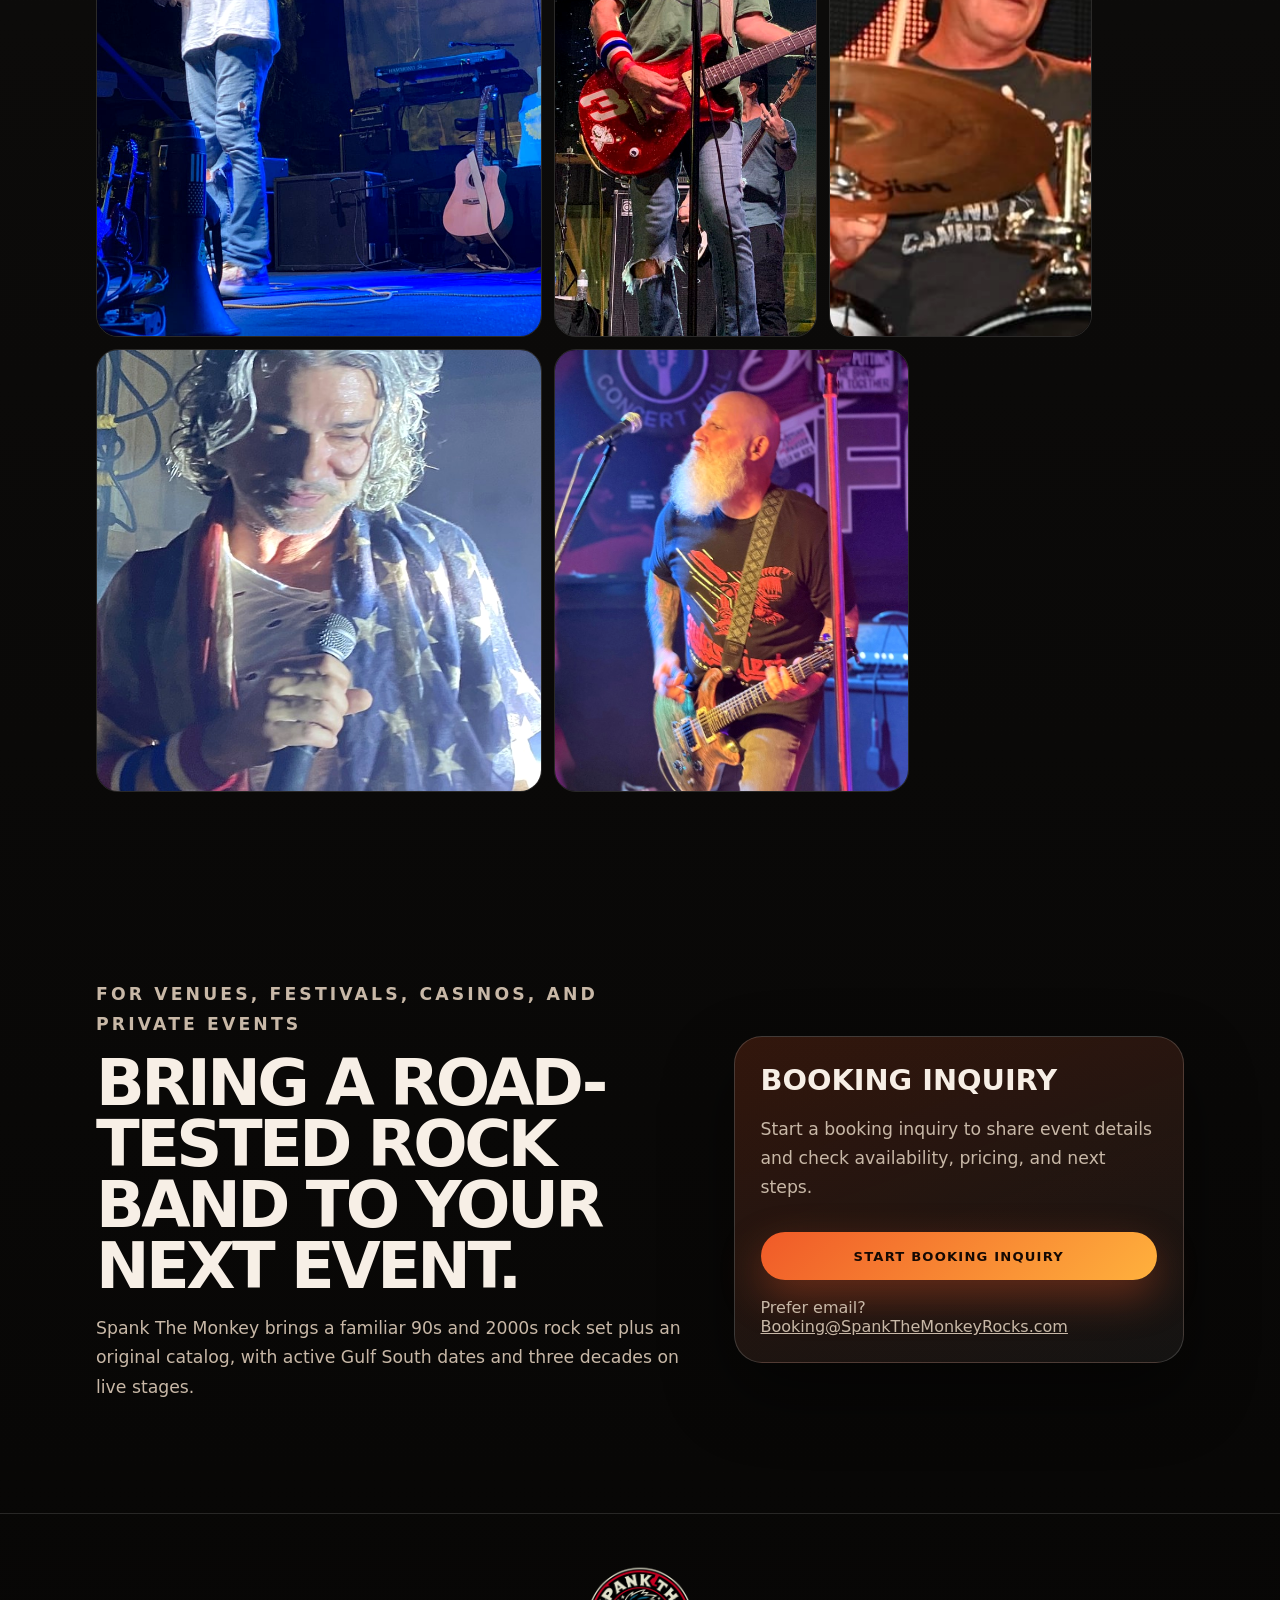
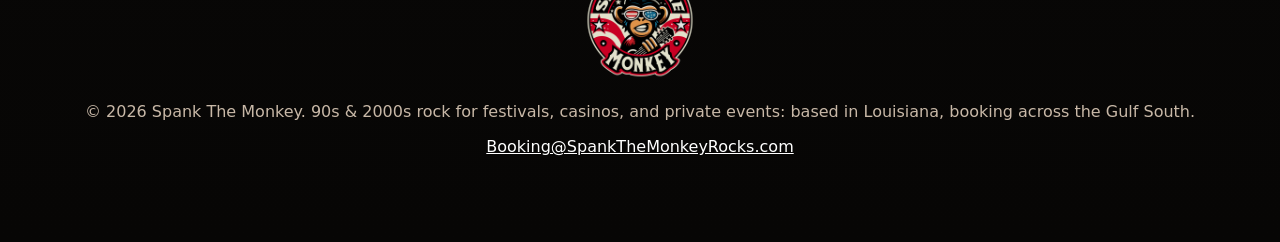
==== commit 07ea0ec7: "feat: add booking inquiry form and refresh fall shows" ====
--- a/hostinger-public_html/index.html
+++ b/hostinger-public_html/index.html
@@ -3,10 +3,10 @@
 <head>
   <meta charset="utf-8" />
   <meta name="viewport" content="width=device-width, initial-scale=1" />
-  <title>Spank The Monkey | 90s &amp; 2000s Rock for Live Events</title>
-  <meta name="description" content="Book Spank The Monkey: a 90s &amp; 2000s rock band built for festivals, casinos, and private events across Louisiana and the Gulf South. Listen, watch, and start a booking inquiry." />
-  <meta property="og:title" content="Spank The Monkey | 90s &amp; 2000s Rock for Festivals &amp; Events" />
-  <meta property="og:description" content="90s &amp; 2000s rock built for festivals, casinos, and private events. Based in Louisiana and active across the Gulf South. See shows, listen, watch, and book." />
+  <title>Spank The Monkey | 90s &amp; 2000s Rock</title>
+  <meta name="description" content="The rock you know by heart, played live. Spank The Monkey brings three decades of stage experience and three original releases to Gulf South stages." />
+  <meta property="og:title" content="The Rock You Know By Heart | Spank The Monkey" />
+  <meta property="og:description" content="Three decades onstage. 90s and 2000s rock played loud, live, and with a catalog of original music behind it." />
   <meta property="og:url" content="https://spankthemonkeyrocks.com/" />
   <meta property="og:type" content="website" />
   <meta property="og:image" content="https://spankthemonkeyrocks.com/assets/hero-stage-logo-singer.jpg" />
@@ -210,7 +210,7 @@
     ]
   }
   </script>
-  <link rel="stylesheet" href="styles.css?v=6a9e8fa43ad7" />
+  <link rel="stylesheet" href="styles.css?v=3266c2886b3e" />
 </head>
 <body>
   <a class="skip-link" href="#main">Skip to content</a>
@@ -233,9 +233,9 @@
       <div class="hero-bg" role="img" aria-label="Spank The Monkey performing for a festival crowd"></div>
       <div class="hero-scrim"></div>
       <div class="hero-content">
-        <p class="eyebrow">90s &amp; 2000s rock | Built for festivals, casinos, and private events</p>
-        <h1>90s &amp; 2000s rock, built for festivals, casinos, and private events.</h1>
-        <p class="hero-copy">Spank The Monkey delivers a road-tested live set of 90s and 2000s rock, backed by three original releases. Based in Louisiana and active across the Gulf South.</p>
+        <p class="eyebrow hero-era">Spank The Monkey <span aria-hidden="true">/</span> Est. 1995</p>
+        <h1><span>The rock you</span><strong>know by heart.</strong></h1>
+        <p class="hero-copy">A live night of 90s and 2000s rock from a band with three decades on Gulf South stages — and three original releases of its own.</p>
         <div class="hero-actions">
           <a class="button primary" href="booking/" data-track="booking_cta_click" data-track-label="hero_booking_inquiry">Start Booking Inquiry</a>
           <a class="button ghost" href="#shows" data-track="internal_cta_click" data-track-label="hero_shows">See upcoming shows</a>
@@ -253,13 +253,6 @@
       </div>
     </section>
 
-    <section class="proof-strip" aria-label="Spank The Monkey booking proof">
-      <div><strong>30 years live</strong><span>formed in 1995</span></div>
-      <div><strong>90s &amp; 2000s rock</strong><span>plus three original releases</span></div>
-      <div><strong>Built for events</strong><span>festivals, casinos, and private events</span></div>
-      <div><strong>Gulf South based</strong><span>active Louisiana regional dates</span></div>
-    </section>
-
     <section class="section shows" id="shows">
       <div class="section-heading">
         <p class="eyebrow">Live dates</p>
@@ -275,7 +268,6 @@
         <p>Watch a short promo before you book: a road-tested live set of 90s and 2000s rock that works for festival stages, casinos, and private events.</p>
         <div class="hero-actions compact-actions">
           <a class="button primary" href="booking/" data-track="booking_cta_click" data-track-label="video_section_booking_inquiry">Start Booking Inquiry</a>
-          <a class="button ghost" href="https://open.spotify.com/artist/5QQmPLrpzqJfXLnXwNua5G?si=ZMMGFkNcTFKZBqnOJ0IpNQ" target="_blank" rel="noopener noreferrer" data-track="music_click" data-track-platform="spotify" data-track-label="watch_section_spotify">Open Spotify</a>
         </div>
       </div>
       <div class="video-poster promo-video-card">
@@ -354,7 +346,7 @@
     <p><a href="mailto:booking@SpankTheMonkeyRocks.com" data-track="email_booking_click" data-track-label="hero_card_email">Booking@SpankTheMonkeyRocks.com</a></p>
   </footer>
 
-  <script src="gigs-data.js?v=cf66522bc4d6"></script>
+  <script src="gigs-data.js?v=35d757ff046c"></script>
   <script src="site.js?v=d475f0f0947a"></script>
 </body>
 </html>
--- a/hostinger-public_html/styles.css
+++ b/hostinger-public_html/styles.css
@@ -14,9 +14,20 @@
 /* Hero subject protection: keep the headline in the left lane so the lead singer/logo remain visible. */
 @media (min-width:900px){.hero-content{max-width:min(640px,48vw)}.hero-copy{max-width:600px}.hero h1{font-size:clamp(3.2rem,8vw,7.7rem)}}
 
-.proof-strip{display:grid;grid-template-columns:repeat(4,1fr);gap:1px;max-width:var(--max);margin:0 auto;padding:0 max(20px,calc((100% - var(--max))/2));background:rgba(255,255,255,.08);border-block:1px solid var(--line)}
-.proof-strip div{background:rgba(10,10,10,.72);padding:20px 22px;min-height:106px;display:flex;flex-direction:column;justify-content:center;gap:6px}
-.proof-strip strong{font-size:1.05rem;text-transform:uppercase;letter-spacing:.06em;color:var(--white)}
-.proof-strip span{color:var(--muted);font-size:.95rem;line-height:1.35}.promo-video-card{display:block;overflow:hidden;background:rgba(0,0,0,.36);padding:0}.promo-video-card::after{display:none}.proof-video{display:block;width:100%;height:100%;min-height:360px;object-fit:cover;border:0;border-radius:24px;background:#050505}.booking-checklist{margin-top:18px;padding:18px 20px;border:1px solid rgba(255,255,255,.15);border-radius:22px;background:rgba(255,255,255,.06);box-shadow:0 18px 50px rgba(0,0,0,.2)}.booking-checklist strong{display:block;margin-bottom:10px;color:var(--white);text-transform:uppercase;letter-spacing:.08em}.booking-checklist ul{display:grid;grid-template-columns:repeat(2,minmax(0,1fr));gap:8px 18px;margin:0;padding-left:18px;color:var(--muted)}
-@media (max-width:860px){.proof-strip{grid-template-columns:repeat(2,1fr);padding-inline:0}.proof-video{min-height:260px}.booking-checklist ul{grid-template-columns:1fr}}
-@media (max-width:560px){.proof-strip{grid-template-columns:1fr}.proof-strip div{min-height:auto}.proof-video{min-height:220px}}
+.promo-video-card{display:block;overflow:hidden;background:rgba(0,0,0,.36);padding:0}.promo-video-card::after{display:none}.proof-video{display:block;width:100%;height:100%;min-height:360px;object-fit:cover;border:0;border-radius:24px;background:#050505}.booking-checklist{margin-top:18px;padding:18px 20px;border:1px solid rgba(255,255,255,.15);border-radius:22px;background:rgba(255,255,255,.06);box-shadow:0 18px 50px rgba(0,0,0,.2)}.booking-checklist strong{display:block;margin-bottom:10px;color:var(--white);text-transform:uppercase;letter-spacing:.08em}.booking-checklist ul{display:grid;grid-template-columns:repeat(2,minmax(0,1fr));gap:8px 18px;margin:0;padding-left:18px;color:var(--muted)}
+@media (max-width:860px){.proof-video{min-height:260px}.booking-checklist ul{grid-template-columns:1fr}}
+.booking-form-section{max-width:820px}.booking-form-heading{margin-bottom:28px}.booking-form-heading h2{font-size:clamp(2.15rem,5vw,4rem);line-height:.95;margin:.2rem 0 1rem;text-transform:uppercase;letter-spacing:-.055em}.booking-form-heading p{color:var(--muted);font-size:1.08rem;line-height:1.7;max-width:690px}.booking-form{padding:clamp(20px,4vw,34px);border:1px solid rgba(255,255,255,.16);border-radius:28px;background:linear-gradient(145deg,rgba(240,90,40,.16),rgba(255,255,255,.045));box-shadow:var(--shadow)}.booking-form-grid{display:grid;grid-template-columns:repeat(2,minmax(0,1fr));gap:16px}.booking-form label{display:grid;gap:8px;color:#fff;font-weight:800;font-size:.86rem;letter-spacing:.03em}.booking-form input,.booking-form select,.booking-form textarea{width:100%;border:1px solid rgba(255,255,255,.2);border-radius:12px;background:rgba(0,0,0,.34);color:#fff;padding:.84rem .9rem;font:inherit;font-weight:500;letter-spacing:normal;outline:none}.booking-form select{appearance:auto}.booking-form textarea{resize:vertical;min-height:120px}.booking-form input::placeholder,.booking-form textarea::placeholder{color:rgba(247,239,230,.5)}.booking-form input:focus,.booking-form select:focus,.booking-form textarea:focus{border-color:var(--gold);box-shadow:0 0 0 3px rgba(240,180,41,.16)}.booking-form-wide{grid-column:1/-1}.booking-form-trap{position:absolute!important;left:-10000px!important;width:1px!important;height:1px!important;overflow:hidden!important}.booking-form .button{margin-top:18px}.booking-form-status:empty{display:none}.booking-form-status{margin:18px 0;padding:13px 15px;border-radius:14px;background:rgba(125,212,90,.13);border:1px solid rgba(125,212,90,.4);color:#e9ffe0;line-height:1.45}.booking-form-error{background:rgba(240,90,40,.14);border-color:rgba(240,90,40,.48);color:#ffe7de}.booking-form-fallback{margin:14px 0 0;color:var(--muted);font-size:.92rem}.booking-form-fallback a{color:var(--gold);font-weight:900}@media (max-width:620px){.booking-form-grid{grid-template-columns:1fr}.booking-form-wide{grid-column:auto}.booking-form .button{width:100%}}
+@media (max-width:560px){.proof-video{min-height:220px}}
+
+
+/* Homepage hero: music-first statement, with the event-buyer language carried below the fold. */
+.hero-content{isolation:isolate}
+.hero-content::before{content:"";position:absolute;z-index:-1;left:-22px;top:-18px;bottom:-18px;width:4px;background:linear-gradient(180deg,var(--gold),var(--accent) 56%,transparent);box-shadow:0 0 34px rgba(240,90,40,.42)}
+.hero-era{display:flex;align-items:center;gap:.65rem;color:#f6d15f!important;font-size:.72rem!important;letter-spacing:.22em!important}
+.hero-era span{color:var(--accent);font-size:1.1rem;line-height:0}
+.hero h1 span,.hero h1 strong{display:block}
+.hero h1 span{font-weight:800;color:rgba(255,255,255,.92)}
+.hero h1 strong{font:inherit;font-weight:1000;color:var(--gold);text-shadow:0 3px 0 rgba(74,34,4,.5),0 16px 40px rgba(0,0,0,.42)}
+.hero-copy{max-width:630px!important;margin-bottom:0;color:#f3e4d8;font-size:clamp(1.05rem,1.75vw,1.28rem);text-wrap:pretty}
+@media (min-width:900px){.hero-content{max-width:min(700px,53vw)}.hero h1{font-size:clamp(4rem,8.2vw,8rem);line-height:.83}.hero-copy{padding-left:2px}.hero-card{border-radius:8px 8px 24px 8px}}
+@media (max-width:560px){.hero-content::before{left:-12px;width:3px;top:-10px;bottom:-10px}.hero-era{letter-spacing:.15em!important}.hero h1{line-height:.87}.hero-card{border-radius:18px}}
